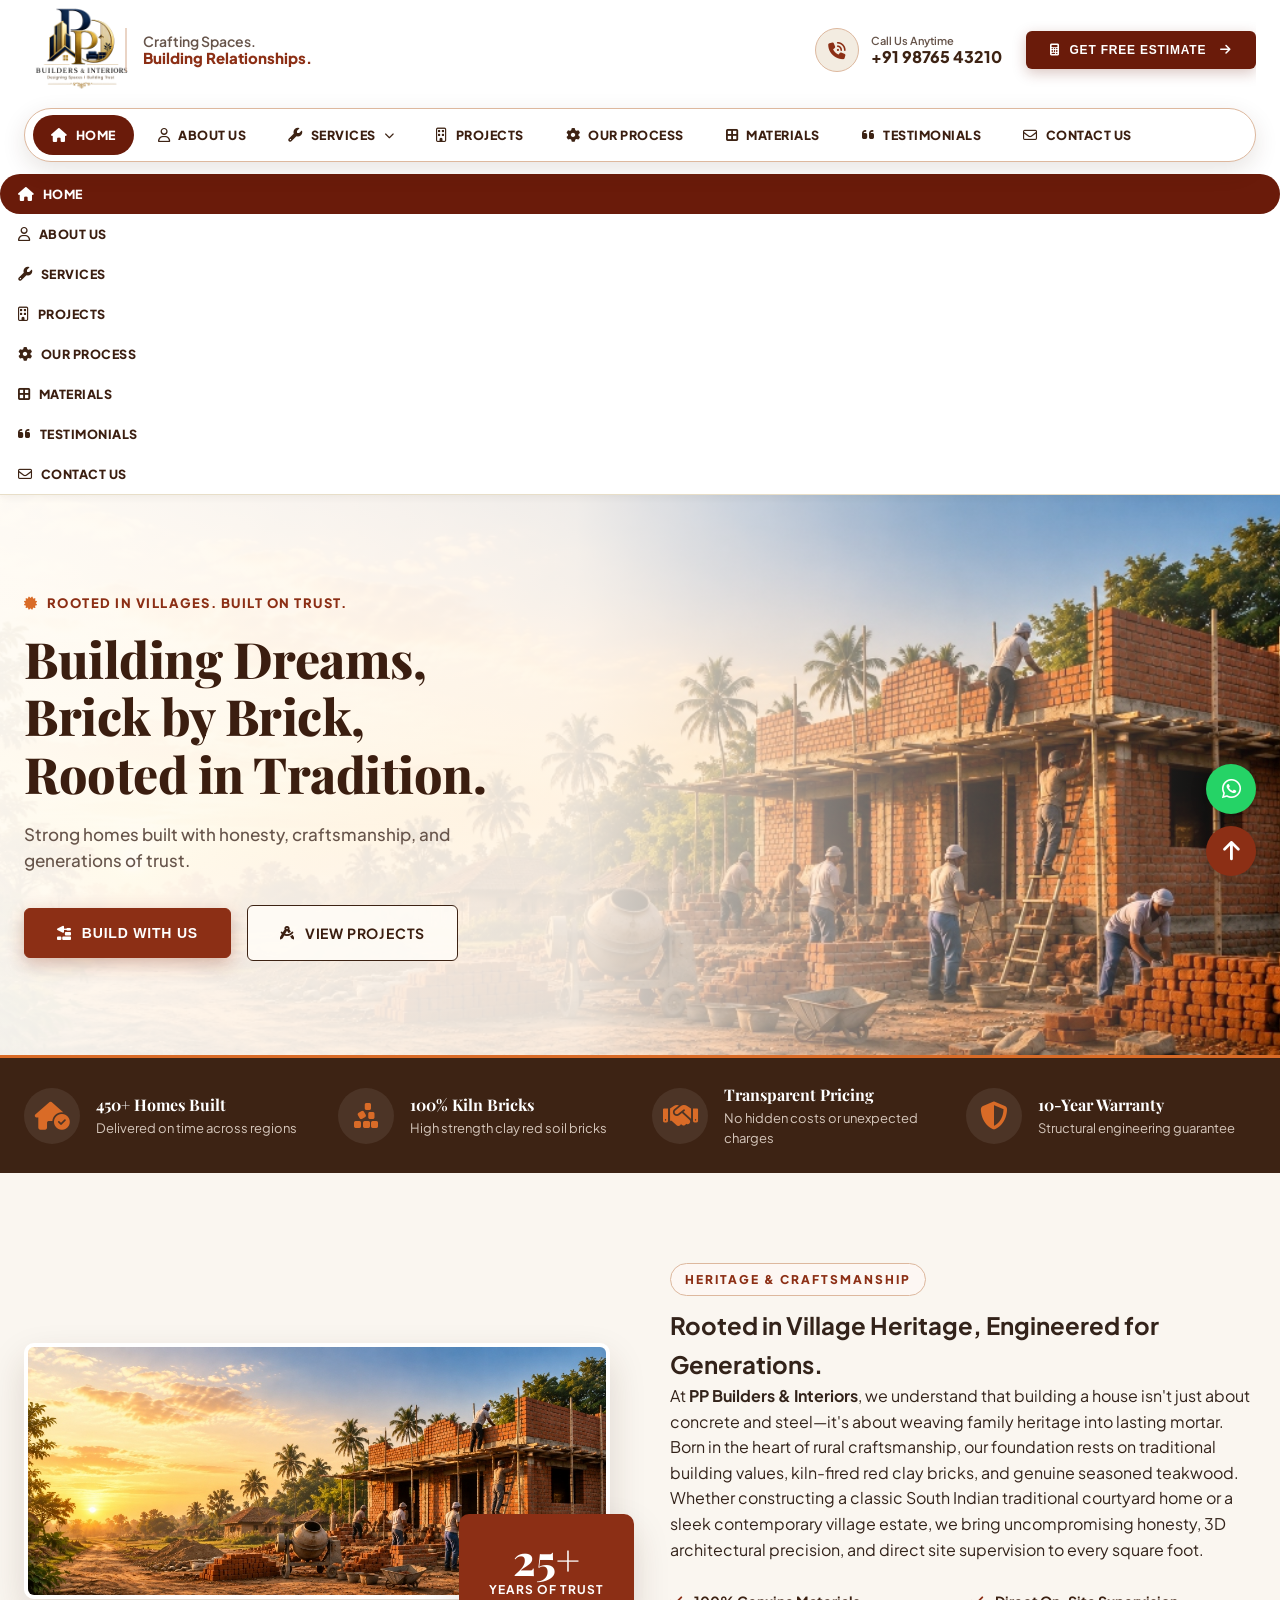
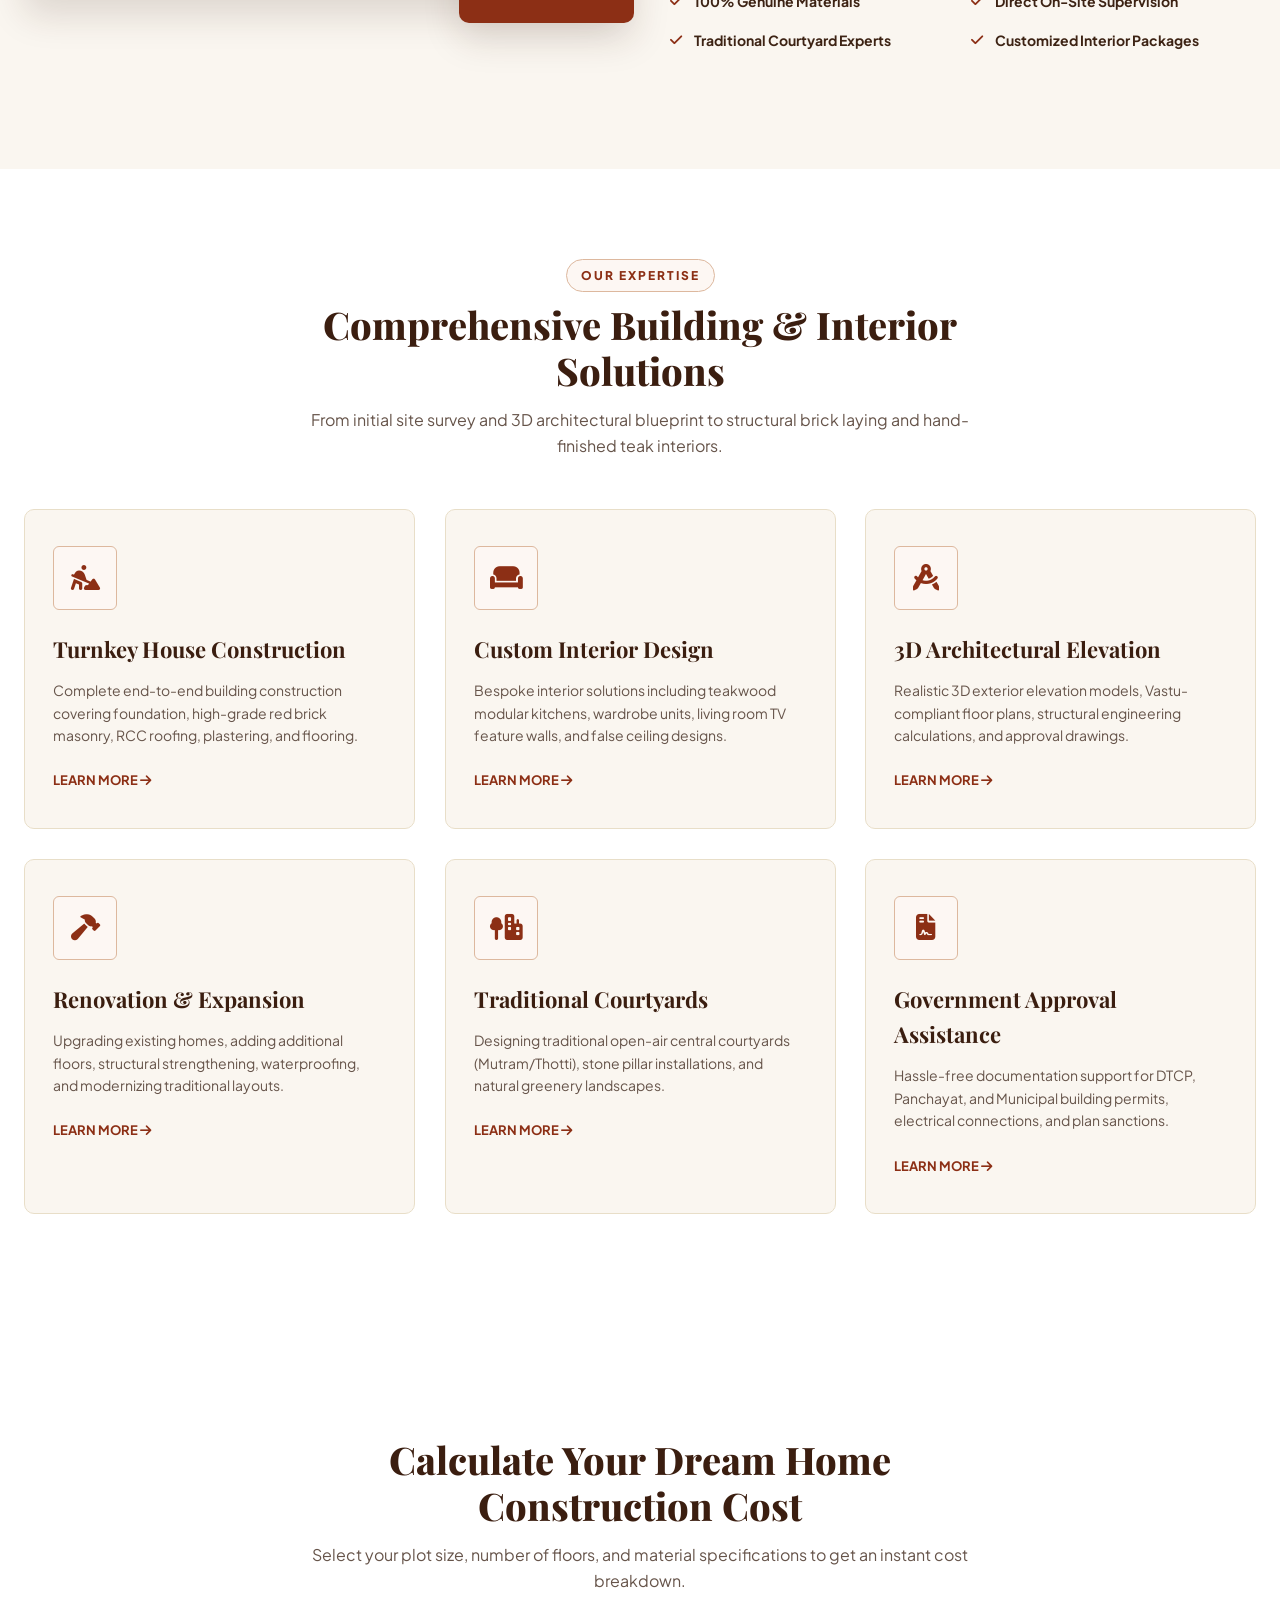
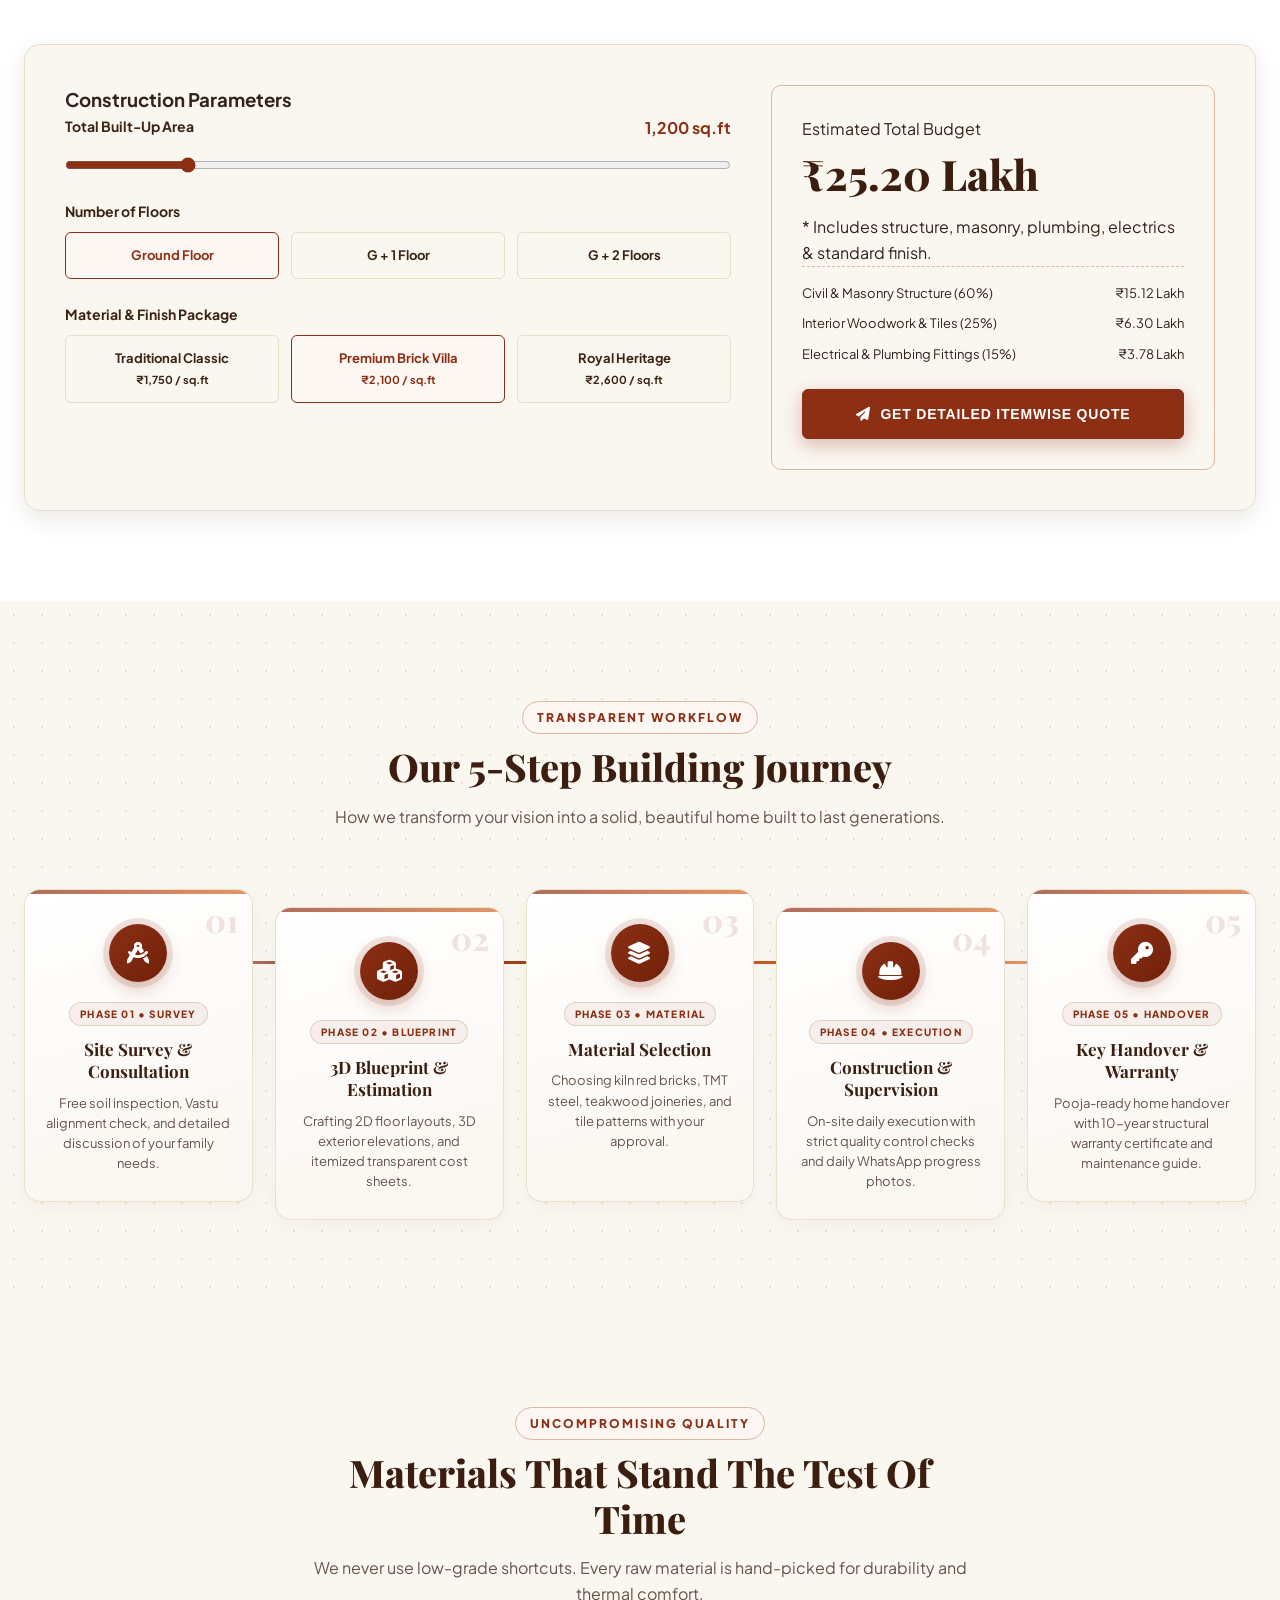
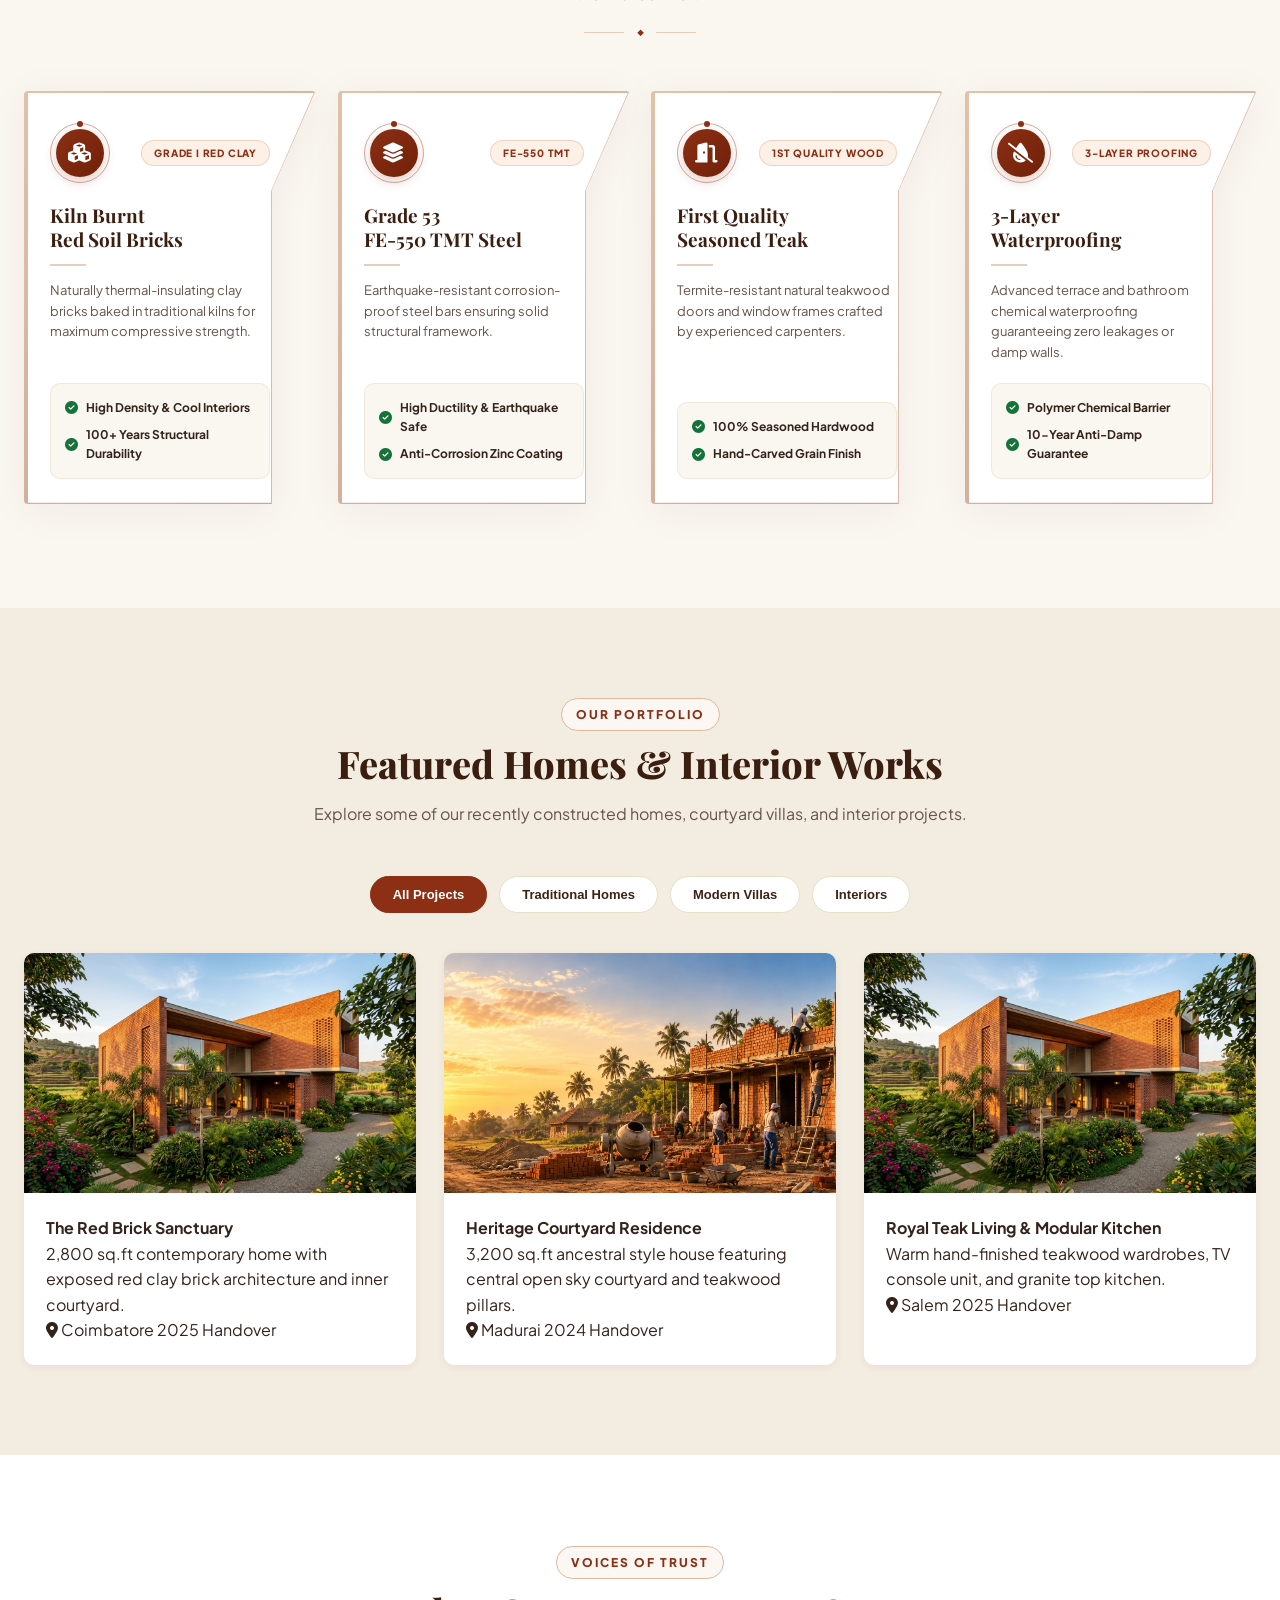
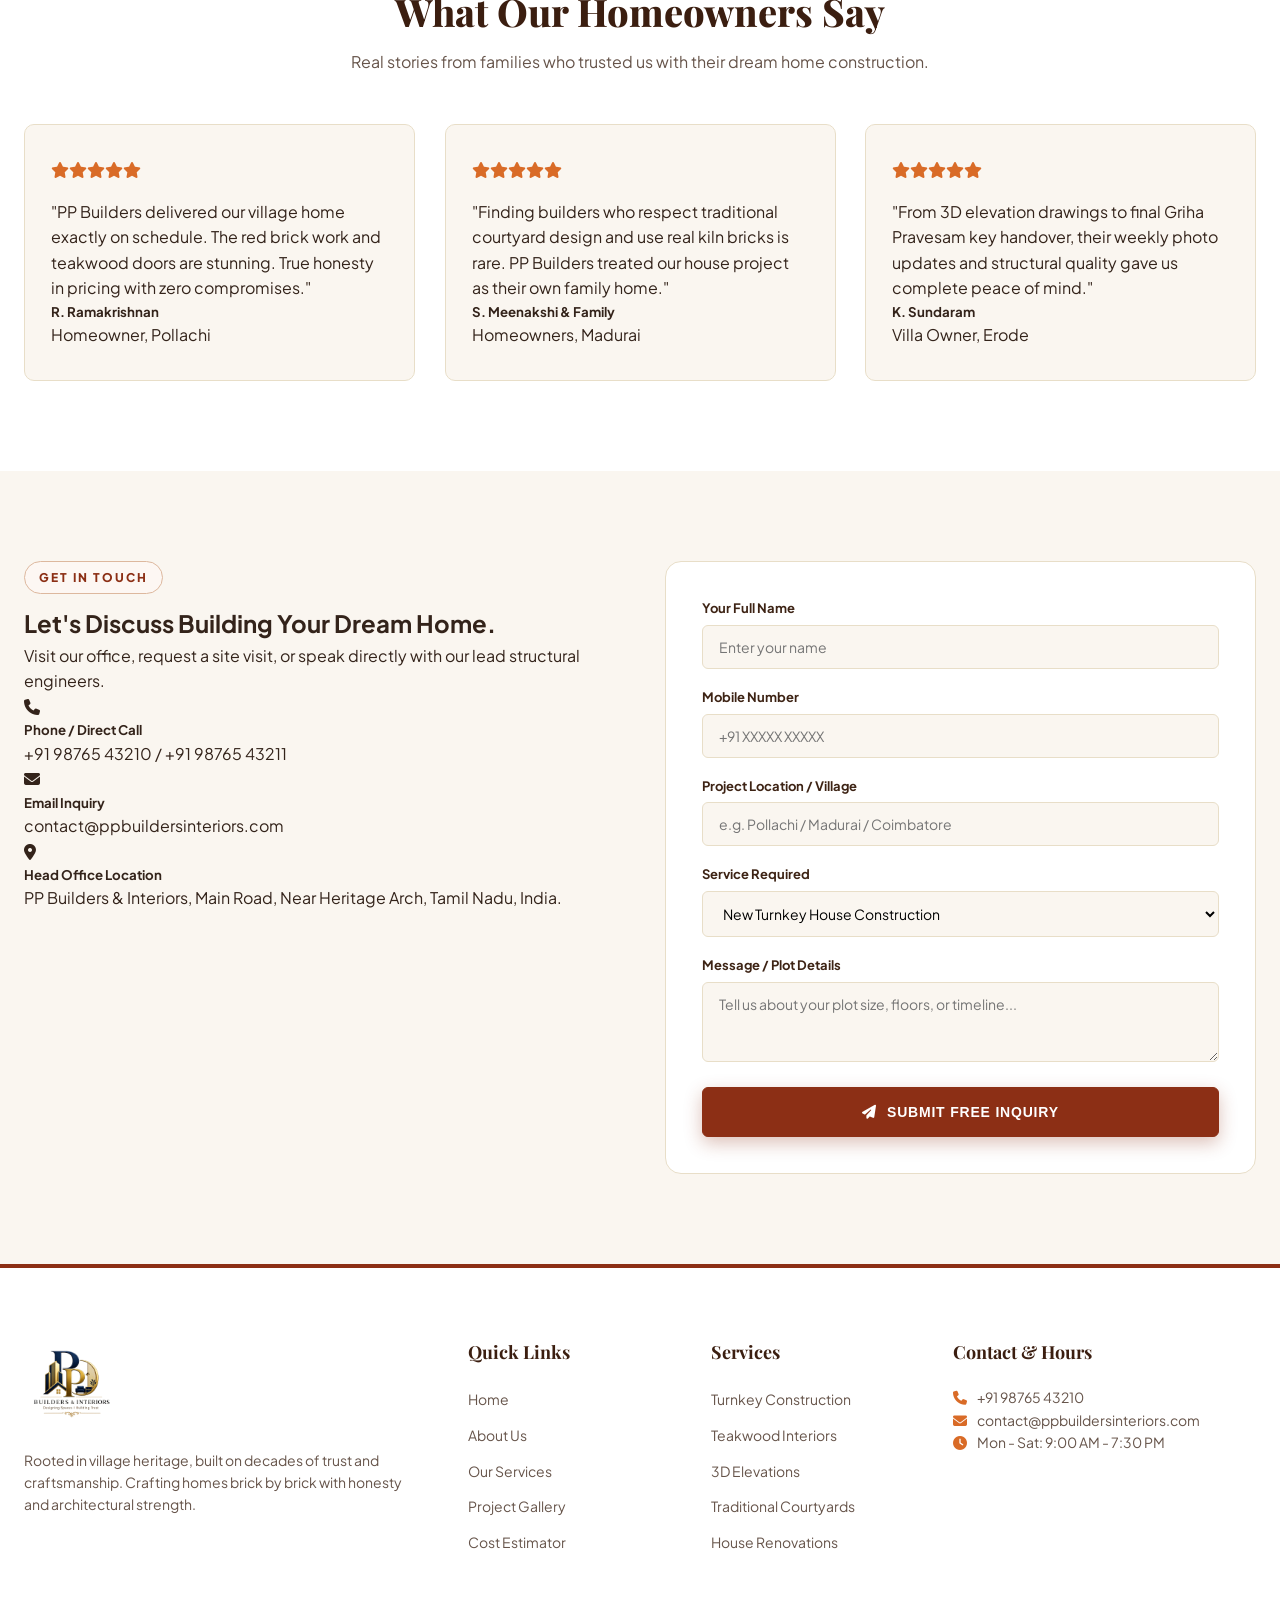
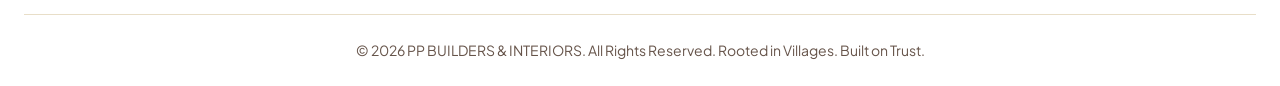
==== index.html @ 3b870d3c "initial commit" ====
<!DOCTYPE html>
<html lang="en">

<head>
  <meta charset="UTF-8">
  <meta name="viewport" content="width=device-width, initial-scale=1.0">
  <title>PP BUILDERS & INTERIORS - Rooted in Villages. Built on Trust.</title>
  <meta name="description"
    content="PP Builders & Interiors - Building Dreams, Brick by Brick, Rooted in Tradition. Turnkey home construction and interior design with honesty, craftsmanship, and generations of trust.">

  <!-- Google Fonts -->
  <link rel="preconnect" href="https://fonts.googleapis.com">
  <link rel="preconnect" href="https://fonts.gstatic.com" crossorigin>
  <link
    href="https://fonts.googleapis.com/css2?family=Playfair+Display:ital,wght@0,600;0,700;0,800;0,900;1,600&family=Plus+Jakarta+Sans:wght@400;500;600;700;800&display=swap"
    rel="stylesheet">

  <!-- FontAwesome Icons -->
  <link rel="stylesheet" href="https://cdnjs.cloudflare.com/ajax/libs/font-awesome/6.5.1/css/all.min.css">

  <!-- Custom Stylesheet -->
  <link rel="stylesheet" href="style.css">
</head>

<body>

  <!-- Site Preloader -->
  <div id="preloader" class="preloader">
    <div class="preloader-spinner"></div>
    <div class="preloader-text">PP BUILDERS & INTERIORS</div>
  </div>

  <!-- ==========================================================================
       1. HEADER & NAVIGATION (With Mobile Menu Toggle)
       ========================================================================== -->
  <header class="site-header">
    <div class="container">
      <div class="header-top">
        <!-- Logo Section -->
        <a href="index.html" class="brand-logo">
          <img src="assets/logo.png" alt="PP Builders & Interiors Logo" class="logo-symbol">
          <div class="brand-divider"></div>
          <div class="brand-motto">
            <span class="motto-line1">Crafting Spaces.</span>
            <span class="motto-line2">Building Relationships.</span>
          </div>
        </a>

        <!-- Header Actions & Mobile Hamburger -->
        <div class="header-actions">
          <a href="tel:+919876543210" class="phone-contact">
            <i class="fa-solid fa-phone-volume"></i>
            <div class="phone-meta">
              <span class="phone-label">Call Us Anytime</span>
              <span class="phone-number">+91 98765 43210</span>
            </div>
          </a>
          <button class="btn-estimate trigger-modal">
            <i class="fa-solid fa-calculator"></i>
            GET FREE ESTIMATE <i class="fa-solid fa-arrow-right" style="margin-left:4px;"></i>
          </button>

          <!-- Mobile Navigation Toggle Button -->
          <button class="mobile-toggle" id="mobileToggle" onclick="toggleMobileMenu(event)"
            aria-label="Toggle Navigation">
            <i class="fa-solid fa-bars"></i>
          </button>
        </div>
      </div>

      <!-- Pill Navigation Row (Desktop) -->
      <div class="nav-row">
        <div class="pill-navbar">
          <nav class="nav-menu">
            <a href="index.html" class="nav-link active">
              <i class="fa-solid fa-house"></i> HOME
            </a>
            <a href="about.html" class="nav-link">
              <i class="fa-regular fa-user"></i> ABOUT US
            </a>
            <div class="has-dropdown">
              <a href="index.html#services" class="nav-link">
                <i class="fa-solid fa-wrench"></i> SERVICES <i class="fa-solid fa-chevron-down dropdown-arrow"
                  style="font-size:10px;"></i>
              </a>
              <div class="dropdown-menu">
                <a href="index.html#services">Turnkey House Construction</a>
                <a href="index.html#services">Custom Interior Design</a>
                <a href="index.html#services">Architectural 3D Elevation</a>
                <a href="index.html#services">Structural Renovation</a>
                <a href="index.html#services">Courtyard & Landscape Design</a>
              </div>
            </div>
            <a href="project.html" class="nav-link">
              <i class="fa-regular fa-building"></i> PROJECTS
            </a>
            <a href="our-process.html" class="nav-link">
              <i class="fa-solid fa-gear"></i> OUR PROCESS
            </a>
            <a href="material.html" class="nav-link">
              <i class="fa-solid fa-border-all"></i> MATERIALS
            </a>
            <a href="testimonial.html" class="nav-link">
              <i class="fa-solid fa-quote-left"></i> TESTIMONIALS
            </a>
            <a href="contact.html" class="nav-link">
              <i class="fa-regular fa-envelope"></i> CONTACT US
            </a>
          </nav>
        </div>
      </div>
    </div>

    <!-- Standalone Mobile Navigation Drawer -->
    <div class="mobile-menu-drawer" id="navMenu">
      <a href="index.html" class="nav-link active"><i class="fa-solid fa-house"></i> HOME</a>
      <a href="about.html" class="nav-link"><i class="fa-regular fa-user"></i> ABOUT US</a>
      <a href="index.html#services" class="nav-link"><i class="fa-solid fa-wrench"></i> SERVICES</a>
      <a href="project.html" class="nav-link"><i class="fa-regular fa-building"></i> PROJECTS</a>
      <a href="our-process.html" class="nav-link"><i class="fa-solid fa-gear"></i> OUR PROCESS</a>
      <a href="material.html" class="nav-link"><i class="fa-solid fa-border-all"></i> MATERIALS</a>
      <a href="testimonial.html" class="nav-link"><i class="fa-solid fa-quote-left"></i> TESTIMONIALS</a>
      <a href="contact.html" class="nav-link"><i class="fa-regular fa-envelope"></i> CONTACT US</a>
    </div>
  </header>

  <!-- ==========================================================================
       2. HERO SECTION
       ========================================================================== -->
  <section id="home" class="hero-section">
    <div class="container hero-container">
      <div class="hero-content">
        <!-- Subtitle Badge -->
        <div class="hero-badge">
          <i class="fa-solid fa-certificate"></i>
          ROOTED IN VILLAGES. BUILT ON TRUST.
        </div>

        <!-- Main Title -->
        <h1 class="hero-title">
          <span class="line">Building Dreams,</span>
          <span class="line">Brick by Brick,</span>
          <span class="line">Rooted in Tradition.</span>
        </h1>

        <!-- Subheading -->
        <p class="hero-subtitle">
          Strong homes built with honesty, craftsmanship, and generations of trust.
        </p>

        <!-- CTA Buttons -->
        <div class="hero-actions">
          <button class="btn-primary-brick trigger-modal">
            <i class="fa-solid fa-trowel-bricks"></i>
            BUILD WITH US
          </button>
          <a href="#projects" class="btn-outline-brick">
            <i class="fa-solid fa-compass-drafting"></i>
            VIEW PROJECTS
          </a>
        </div>
      </div>
    </div>
  </section>

  <!-- Trust Bar -->
  <div class="trust-bar">
    <div class="container">
      <div class="trust-grid">
        <div class="trust-item">
          <i class="fa-solid fa-house-circle-check"></i>
          <div class="trust-text">
            <h4>450+ Homes Built</h4>
            <p>Delivered on time across regions</p>
          </div>
        </div>
        <div class="trust-item">
          <i class="fa-solid fa-cubes-stacked"></i>
          <div class="trust-text">
            <h4>100% Kiln Bricks</h4>
            <p>High strength clay red soil bricks</p>
          </div>
        </div>
        <div class="trust-item">
          <i class="fa-solid fa-handshake"></i>
          <div class="trust-text">
            <h4>Transparent Pricing</h4>
            <p>No hidden costs or unexpected charges</p>
          </div>
        </div>
        <div class="trust-item">
          <i class="fa-solid fa-shield-halved"></i>
          <div class="trust-text">
            <h4>10-Year Warranty</h4>
            <p>Structural engineering guarantee</p>
          </div>
        </div>
      </div>
    </div>
  </div>

  <!-- ==========================================================================
       3. ABOUT US SECTION
       ========================================================================== -->
  <section id="about" class="about-section">
    <div class="container">
      <div class="about-grid">
        <div class="about-image-wrapper">
          <img src="assets/hero_bg.jpg" alt="PP Builders Construction Work" class="about-img-main">
          <div class="experience-badge">
            <div class="years">25+</div>
            <div class="text">Years of Trust</div>
          </div>
        </div>
        <div class="about-content">
          <span class="section-tag">HERITAGE & CRAFTSMANSHIP</span>
          <h2>Rooted in Village Heritage, Engineered for Generations.</h2>
          <p>
            At <strong>PP Builders & Interiors</strong>, we understand that building a house isn't just about concrete
            and steel—it's about weaving family heritage into lasting mortar. Born in the heart of rural craftsmanship,
            our foundation rests on traditional building values, kiln-fired red clay bricks, and genuine seasoned
            teakwood.
          </p>
          <p>
            Whether constructing a classic South Indian traditional courtyard home or a sleek contemporary village
            estate, we bring uncompromising honesty, 3D architectural precision, and direct site supervision to every
            square foot.
          </p>

          <div class="about-highlights">
            <div class="highlight-item"><i class="fa-solid fa-check"></i> 100% Genuine Materials</div>
            <div class="highlight-item"><i class="fa-solid fa-check"></i> Direct On-Site Supervision</div>
            <div class="highlight-item"><i class="fa-solid fa-check"></i> Traditional Courtyard Experts</div>
            <div class="highlight-item"><i class="fa-solid fa-check"></i> Customized Interior Packages</div>
          </div>
        </div>
      </div>
    </div>
  </section>

  <!-- ==========================================================================
       4. SERVICES SECTION
       ========================================================================== -->
  <section id="services" class="services-section">
    <div class="container">
      <div class="section-header">
        <span class="section-tag">OUR EXPERTISE</span>
        <h2 class="section-title">Comprehensive Building & Interior Solutions</h2>
        <p class="section-desc">From initial site survey and 3D architectural blueprint to structural brick laying and
          hand-finished teak interiors.</p>
      </div>

      <div class="services-grid">
        <div class="service-card">
          <div class="service-icon"><i class="fa-solid fa-person-digging"></i></div>
          <h3>Turnkey House Construction</h3>
          <p>Complete end-to-end building construction covering foundation, high-grade red brick masonry, RCC roofing,
            plastering, and flooring.</p>
          <a href="#contact" class="service-link">Learn More <i class="fa-solid fa-arrow-right"></i></a>
        </div>

        <div class="service-card">
          <div class="service-icon"><i class="fa-solid fa-couch"></i></div>
          <h3>Custom Interior Design</h3>
          <p>Bespoke interior solutions including teakwood modular kitchens, wardrobe units, living room TV feature
            walls, and false ceiling designs.</p>
          <a href="#contact" class="service-link">Learn More <i class="fa-solid fa-arrow-right"></i></a>
        </div>

        <div class="service-card">
          <div class="service-icon"><i class="fa-solid fa-compass-drafting"></i></div>
          <h3>3D Architectural Elevation</h3>
          <p>Realistic 3D exterior elevation models, Vastu-compliant floor plans, structural engineering calculations,
            and approval drawings.</p>
          <a href="#contact" class="service-link">Learn More <i class="fa-solid fa-arrow-right"></i></a>
        </div>

        <div class="service-card">
          <div class="service-icon"><i class="fa-solid fa-hammer"></i></div>
          <h3>Renovation & Expansion</h3>
          <p>Upgrading existing homes, adding additional floors, structural strengthening, waterproofing, and
            modernizing traditional layouts.</p>
          <a href="#contact" class="service-link">Learn More <i class="fa-solid fa-arrow-right"></i></a>
        </div>

        <div class="service-card">
          <div class="service-icon"><i class="fa-solid fa-tree-city"></i></div>
          <h3>Traditional Courtyards</h3>
          <p>Designing traditional open-air central courtyards (Mutram/Thotti), stone pillar installations, and natural
            greenery landscapes.</p>
          <a href="#contact" class="service-link">Learn More <i class="fa-solid fa-arrow-right"></i></a>
        </div>

        <div class="service-card">
          <div class="service-icon"><i class="fa-solid fa-file-contract"></i></div>
          <h3>Government Approval Assistance</h3>
          <p>Hassle-free documentation support for DTCP, Panchayat, and Municipal building permits, electrical
            connections, and plan sanctions.</p>
          <a href="#contact" class="service-link">Learn More <i class="fa-solid fa-arrow-right"></i></a>
        </div>
      </div>
    </div>
  </section>

  <!-- ==========================================================================
       5. INTERACTIVE COST CALCULATOR SECTION
       ========================================================================== -->
  <section id="calculator" class="calculator-section">
    <div class="container">
      <div class="section-header">
        <span class="section-tag"
          style="background: rgba(255,255,255,0.1); color: #FFF; border-color: rgba(255,255,255,0.2);">INSTANT COST
          ESTIMATOR</span>
        <h2 class="section-title">Calculate Your Dream Home Construction Cost</h2>
        <p class="section-desc">Select your plot size, number of floors, and material specifications to get an instant
          cost breakdown.</p>
      </div>

      <div class="calculator-card">
        <div class="calc-inputs">
          <h3>Construction Parameters</h3>

          <div class="form-group-calc">
            <label>
              <span>Total Built-Up Area</span>
              <span id="plotAreaVal" class="range-val">1,200 sq.ft</span>
            </label>
            <input type="range" id="plotArea" min="600" max="4000" step="50" value="1200">
          </div>

          <div class="form-group-calc">
            <label>Number of Floors</label>
            <div class="floor-options">
              <div class="btn-option floor-opt selected" data-floors="1">Ground Floor</div>
              <div class="btn-option floor-opt" data-floors="2">G + 1 Floor</div>
              <div class="btn-option floor-opt" data-floors="3">G + 2 Floors</div>
            </div>
          </div>

          <div class="form-group-calc">
            <label>Material & Finish Package</label>
            <div class="package-options">
              <div class="btn-option package-opt" data-rate="1750">
                Traditional Classic<br><small style="font-size:11px;">₹1,750 / sq.ft</small>
              </div>
              <div class="btn-option package-opt selected" data-rate="2100">
                Premium Brick Villa<br><small style="font-size:11px;">₹2,100 / sq.ft</small>
              </div>
              <div class="btn-option package-opt" data-rate="2600">
                Royal Heritage<br><small style="font-size:11px;">₹2,600 / sq.ft</small>
              </div>
            </div>
          </div>
        </div>

        <div class="calc-summary">
          <div>
            <div class="summary-title">Estimated Total Budget</div>
            <div id="calcTotalEstimate" class="estimate-price-display">₹25.20 Lakh</div>
            <div class="estimate-sub">* Includes structure, masonry, plumbing, electrics & standard finish.</div>

            <div class="breakdown-list">
              <div class="breakdown-item">
                <span>Civil & Masonry Structure (60%)</span>
                <span id="calcStructure" class="val">₹15.12 Lakh</span>
              </div>
              <div class="breakdown-item">
                <span>Interior Woodwork & Tiles (25%)</span>
                <span id="calcInteriors" class="val">₹6.30 Lakh</span>
              </div>
              <div class="breakdown-item">
                <span>Electrical & Plumbing Fittings (15%)</span>
                <span id="calcServices" class="val">₹3.78 Lakh</span>
              </div>
            </div>
          </div>

          <button class="btn-primary-brick trigger-modal" style="width: 100%; justify-content: center;">
            <i class="fa-solid fa-paper-plane"></i> GET DETAILED ITEMWISE QUOTE
          </button>
        </div>
      </div>
    </div>
  </section>

  <!-- ==========================================================================
       6. OUR PROCESS SECTION
       ========================================================================== -->
  <section id="process" class="process-section">
    <div class="container">
      <div class="section-header">
        <span class="section-tag">TRANSPARENT WORKFLOW</span>
        <h2 class="section-title">Our 5-Step Building Journey</h2>
        <p class="section-desc">How we transform your vision into a solid, beautiful home built to last generations.</p>
      </div>

      <div class="timeline-wrapper">
        <!-- Step 1 -->
        <div class="timeline-step">
          <span class="step-watermark">01</span>
          <div class="step-node"><i class="fa-solid fa-compass-drafting"></i></div>
          <span class="step-phase">Phase 01 • Survey</span>
          <h4>Site Survey & Consultation</h4>
          <p>Free soil inspection, Vastu alignment check, and detailed discussion of your family needs.</p>
        </div>

        <!-- Step 2 -->
        <div class="timeline-step">
          <span class="step-watermark">02</span>
          <div class="step-node"><i class="fa-solid fa-cubes"></i></div>
          <span class="step-phase">Phase 02 • Blueprint</span>
          <h4>3D Blueprint & Estimation</h4>
          <p>Crafting 2D floor layouts, 3D exterior elevations, and itemized transparent cost sheets.</p>
        </div>

        <!-- Step 3 -->
        <div class="timeline-step">
          <span class="step-watermark">03</span>
          <div class="step-node"><i class="fa-solid fa-layer-group"></i></div>
          <span class="step-phase">Phase 03 • Material</span>
          <h4>Material Selection</h4>
          <p>Choosing kiln red bricks, TMT steel, teakwood joineries, and tile patterns with your approval.</p>
        </div>

        <!-- Step 4 -->
        <div class="timeline-step">
          <span class="step-watermark">04</span>
          <div class="step-node"><i class="fa-solid fa-helmet-safety"></i></div>
          <span class="step-phase">Phase 04 • Execution</span>
          <h4>Construction & Supervision</h4>
          <p>On-site daily execution with strict quality control checks and daily WhatsApp progress photos.</p>
        </div>

        <!-- Step 5 -->
        <div class="timeline-step">
          <span class="step-watermark">05</span>
          <div class="step-node"><i class="fa-solid fa-key"></i></div>
          <span class="step-phase">Phase 05 • Handover</span>
          <h4>Key Handover & Warranty</h4>
          <p>Pooja-ready home handover with 10-year structural warranty certificate and maintenance guide.</p>
        </div>
      </div>
    </div>
  </section>

  <!-- ==========================================================================
       7. MATERIALS SHOWCASE SECTION
       ========================================================================== -->
  <section id="materials" class="materials-section">
    <div class="container">
      <div class="section-header">
        <span class="section-tag">UNCOMPROMISING QUALITY</span>
        <h2 class="section-title">Materials That Stand The Test Of Time</h2>
        <p class="section-desc">We never use low-grade shortcuts. Every raw material is hand-picked for durability and
          thermal comfort.</p>

        <!-- Diamond Divider -->
        <div class="header-divider">
          <span class="divider-line"></span>
          <span class="divider-diamond">◆</span>
          <span class="divider-line"></span>
        </div>
      </div>

      <div class="materials-grid">
        <!-- Card 1 -->
        <div class="material-card-frame">
          <div class="material-card">
            <div class="material-card-inner">
              <div class="material-top-row">
                <div class="icon-orbit-wrapper">
                  <div class="orbit-ring">
                    <span class="orbit-dot"></span>
                  </div>
                  <div class="material-icon-circle">
                    <i class="fa-solid fa-cubes"></i>
                  </div>
                </div>
                <span class="material-pill-badge">GRADE I RED CLAY</span>
              </div>

              <h4 class="material-title">Kiln Burnt<br>Red Soil Bricks</h4>
              <div class="title-line"></div>

              <p class="material-desc">Naturally thermal-insulating clay bricks baked in traditional kilns for maximum
                compressive strength.</p>

              <div class="spec-box">
                <div class="spec-check-item">
                  <i class="fa-solid fa-circle-check"></i>
                  <span>High Density & Cool Interiors</span>
                </div>
                <div class="spec-check-item">
                  <i class="fa-solid fa-circle-check"></i>
                  <span>100+ Years Structural Durability</span>
                </div>
              </div>
            </div>
          </div>
        </div>

        <!-- Card 2 -->
        <div class="material-card-frame">
          <div class="material-card">
            <div class="material-card-inner">
              <div class="material-top-row">
                <div class="icon-orbit-wrapper">
                  <div class="orbit-ring">
                    <span class="orbit-dot"></span>
                  </div>
                  <div class="material-icon-circle">
                    <i class="fa-solid fa-layer-group"></i>
                  </div>
                </div>
                <span class="material-pill-badge">FE-550 TMT</span>
              </div>

              <h4 class="material-title">Grade 53<br>FE-550 TMT Steel</h4>
              <div class="title-line"></div>

              <p class="material-desc">Earthquake-resistant corrosion-proof steel bars ensuring solid structural
                framework.</p>

              <div class="spec-box">
                <div class="spec-check-item">
                  <i class="fa-solid fa-circle-check"></i>
                  <span>High Ductility & Earthquake Safe</span>
                </div>
                <div class="spec-check-item">
                  <i class="fa-solid fa-circle-check"></i>
                  <span>Anti-Corrosion Zinc Coating</span>
                </div>
              </div>
            </div>
          </div>
        </div>

        <!-- Card 3 -->
        <div class="material-card-frame">
          <div class="material-card">
            <div class="material-card-inner">
              <div class="material-top-row">
                <div class="icon-orbit-wrapper">
                  <div class="orbit-ring">
                    <span class="orbit-dot"></span>
                  </div>
                  <div class="material-icon-circle">
                    <i class="fa-solid fa-door-open"></i>
                  </div>
                </div>
                <span class="material-pill-badge">1ST QUALITY WOOD</span>
              </div>

              <h4 class="material-title">First Quality<br>Seasoned Teak</h4>
              <div class="title-line"></div>

              <p class="material-desc">Termite-resistant natural teakwood doors and window frames crafted by experienced
                carpenters.</p>

              <div class="spec-box">
                <div class="spec-check-item">
                  <i class="fa-solid fa-circle-check"></i>
                  <span>100% Seasoned Hardwood</span>
                </div>
                <div class="spec-check-item">
                  <i class="fa-solid fa-circle-check"></i>
                  <span>Hand-Carved Grain Finish</span>
                </div>
              </div>
            </div>
          </div>
        </div>

        <!-- Card 4 -->
        <div class="material-card-frame">
          <div class="material-card">
            <div class="material-card-inner">
              <div class="material-top-row">
                <div class="icon-orbit-wrapper">
                  <div class="orbit-ring">
                    <span class="orbit-dot"></span>
                  </div>
                  <div class="material-icon-circle">
                    <i class="fa-solid fa-droplet-slash"></i>
                  </div>
                </div>
                <span class="material-pill-badge">3-LAYER PROOFING</span>
              </div>

              <h4 class="material-title">3-Layer<br>Waterproofing</h4>
              <div class="title-line"></div>

              <p class="material-desc">Advanced terrace and bathroom chemical waterproofing guaranteeing zero leakages
                or damp walls.</p>

              <div class="spec-box">
                <div class="spec-check-item">
                  <i class="fa-solid fa-circle-check"></i>
                  <span>Polymer Chemical Barrier</span>
                </div>
                <div class="spec-check-item">
                  <i class="fa-solid fa-circle-check"></i>
                  <span>10-Year Anti-Damp Guarantee</span>
                </div>
              </div>
            </div>
          </div>
        </div>
      </div>
    </div>
  </section>

  <!-- ==========================================================================
       8. PROJECTS GALLERY SECTION
       ========================================================================== -->
  <section id="projects" class="projects-section">
    <div class="container">
      <div class="section-header">
        <span class="section-tag">OUR PORTFOLIO</span>
        <h2 class="section-title">Featured Homes & Interior Works</h2>
        <p class="section-desc">Explore some of our recently constructed homes, courtyard villas, and interior projects.
        </p>
      </div>

      <div class="gallery-filter">
        <button class="filter-btn active" data-filter="all">All Projects</button>
        <button class="filter-btn" data-filter="traditional">Traditional Homes</button>
        <button class="filter-btn" data-filter="modern">Modern Villas</button>
        <button class="filter-btn" data-filter="interiors">Interiors</button>
      </div>

      <div class="gallery-grid">
        <div class="project-item" data-category="modern">
          <div class="project-img-box">
            <img src="assets/project1.jpg" alt="Exposed Red Brick Villa" loading="lazy">
            <span class="project-badge">Modern Brick Villa</span>
          </div>
          <div class="project-info">
            <h4>The Red Brick Sanctuary</h4>
            <p>2,800 sq.ft contemporary home with exposed red clay brick architecture and inner courtyard.</p>
            <div class="project-meta">
              <span><i class="fa-solid fa-location-dot"></i> Coimbatore</span>
              <span>2025 Handover</span>
            </div>
          </div>
        </div>

        <div class="project-item" data-category="traditional">
          <div class="project-img-box">
            <img src="assets/hero_bg.jpg" alt="Traditional South Indian Villa" loading="lazy">
            <span class="project-badge">Traditional Villa</span>
          </div>
          <div class="project-info">
            <h4>Heritage Courtyard Residence</h4>
            <p>3,200 sq.ft ancestral style house featuring central open sky courtyard and teakwood pillars.</p>
            <div class="project-meta">
              <span><i class="fa-solid fa-location-dot"></i> Madurai</span>
              <span>2024 Handover</span>
            </div>
          </div>
        </div>

        <div class="project-item" data-category="interiors">
          <div class="project-img-box">
            <img src="assets/project1.jpg" alt="Teakwood Modular Kitchen" loading="lazy">
            <span class="project-badge">Teak Interiors</span>
          </div>
          <div class="project-info">
            <h4>Royal Teak Living & Modular Kitchen</h4>
            <p>Warm hand-finished teakwood wardrobes, TV console unit, and granite top kitchen.</p>
            <div class="project-meta">
              <span><i class="fa-solid fa-location-dot"></i> Salem</span>
              <span>2025 Handover</span>
            </div>
          </div>
        </div>
      </div>
    </div>
  </section>

  <!-- ==========================================================================
       9. TESTIMONIALS SECTION
       ========================================================================== -->
  <section id="testimonials" class="testimonials-section">
    <div class="container">
      <div class="section-header">
        <span class="section-tag">VOICES OF TRUST</span>
        <h2 class="section-title">What Our Homeowners Say</h2>
        <p class="section-desc">Real stories from families who trusted us with their dream home construction.</p>
      </div>

      <div class="testimonials-grid">
        <div class="testimonial-card">
          <div class="stars"><i class="fa-solid fa-star"></i><i class="fa-solid fa-star"></i><i
              class="fa-solid fa-star"></i><i class="fa-solid fa-star"></i><i class="fa-solid fa-star"></i></div>
          <p>"PP Builders delivered our village home exactly on schedule. The red brick work and teakwood doors are
            stunning. True honesty in pricing with zero compromises."</p>
          <div class="client-info">
            <h5>R. Ramakrishnan</h5>
            <span>Homeowner, Pollachi</span>
          </div>
        </div>

        <div class="testimonial-card">
          <div class="stars"><i class="fa-solid fa-star"></i><i class="fa-solid fa-star"></i><i
              class="fa-solid fa-star"></i><i class="fa-solid fa-star"></i><i class="fa-solid fa-star"></i></div>
          <p>"Finding builders who respect traditional courtyard design and use real kiln bricks is rare. PP Builders
            treated our house project as their own family home."</p>
          <div class="client-info">
            <h5>S. Meenakshi & Family</h5>
            <span>Homeowners, Madurai</span>
          </div>
        </div>

        <div class="testimonial-card">
          <div class="stars"><i class="fa-solid fa-star"></i><i class="fa-solid fa-star"></i><i
              class="fa-solid fa-star"></i><i class="fa-solid fa-star"></i><i class="fa-solid fa-star"></i></div>
          <p>"From 3D elevation drawings to final Griha Pravesam key handover, their weekly photo updates and structural
            quality gave us complete peace of mind."</p>
          <div class="client-info">
            <h5>K. Sundaram</h5>
            <span>Villa Owner, Erode</span>
          </div>
        </div>
      </div>
    </div>
  </section>

  <!-- ==========================================================================
       10. CONTACT & INQUIRY SECTION
       ========================================================================== -->
  <section id="contact" class="contact-section">
    <div class="container">
      <div class="contact-grid">
        <div class="contact-info">
          <span class="section-tag">GET IN TOUCH</span>
          <h2>Let's Discuss Building Your Dream Home.</h2>
          <p>Visit our office, request a site visit, or speak directly with our lead structural engineers.</p>

          <div class="contact-details-list">
            <div class="detail-item">
              <i class="fa-solid fa-phone"></i>
              <div>
                <h5>Phone / Direct Call</h5>
                <p>+91 98765 43210 / +91 98765 43211</p>
              </div>
            </div>

            <div class="detail-item">
              <i class="fa-solid fa-envelope"></i>
              <div>
                <h5>Email Inquiry</h5>
                <p>contact@ppbuildersinteriors.com</p>
              </div>
            </div>

            <div class="detail-item">
              <i class="fa-solid fa-location-dot"></i>
              <div>
                <h5>Head Office Location</h5>
                <p>PP Builders & Interiors, Main Road, Near Heritage Arch, Tamil Nadu, India.</p>
              </div>
            </div>
          </div>
        </div>

        <div class="contact-form-card">
          <form id="mainContactForm">
            <div class="form-group">
              <label>Your Full Name</label>
              <input type="text" class="form-control" placeholder="Enter your name" required>
            </div>

            <div class="form-group">
              <label>Mobile Number</label>
              <input type="tel" class="form-control" placeholder="+91 XXXXX XXXXX" required>
            </div>

            <div class="form-group">
              <label>Project Location / Village</label>
              <input type="text" class="form-control" placeholder="e.g. Pollachi / Madurai / Coimbatore" required>
            </div>

            <div class="form-group">
              <label>Service Required</label>
              <select class="form-control">
                <option>New Turnkey House Construction</option>
                <option>Custom Interior Design</option>
                <option>3D Architectural Plan</option>
                <option>Renovation & Expansion</option>
              </select>
            </div>

            <div class="form-group">
              <label>Message / Plot Details</label>
              <textarea class="form-control" rows="3"
                placeholder="Tell us about your plot size, floors, or timeline..."></textarea>
            </div>

            <button type="submit" class="btn-primary-brick" style="width:100%; justify-content:center;">
              <i class="fa-solid fa-paper-plane"></i> SUBMIT FREE INQUIRY
            </button>
          </form>
        </div>
      </div>
    </div>
  </section>

  <!-- ==========================================================================
       11. FOOTER
       ========================================================================== -->
  <footer class="site-footer">
    <div class="container">
      <div class="footer-grid">
        <div class="footer-col">
          <div class="footer-logo-box" style="margin-bottom:16px;">
            <img src="assets/logo.png" alt="PP Builders & Interiors Footer Logo" style="height:95px; width:auto;">
          </div>
          <p>Rooted in village heritage, built on decades of trust and craftsmanship. Crafting homes brick by brick with
            honesty and architectural strength.</p>
        </div>

        <div class="footer-col">
          <h4>Quick Links</h4>
          <ul class="footer-links">
            <li><a href="#home">Home</a></li>
            <li><a href="#about">About Us</a></li>
            <li><a href="#services">Our Services</a></li>
            <li><a href="#projects">Project Gallery</a></li>
            <li><a href="#calculator">Cost Estimator</a></li>
          </ul>
        </div>

        <div class="footer-col">
          <h4>Services</h4>
          <ul class="footer-links">
            <li><a href="#services">Turnkey Construction</a></li>
            <li><a href="#services">Teakwood Interiors</a></li>
            <li><a href="#services">3D Elevations</a></li>
            <li><a href="#services">Traditional Courtyards</a></li>
            <li><a href="#services">House Renovations</a></li>
          </ul>
        </div>

        <div class="footer-col">
          <h4>Contact & Hours</h4>
          <p><i class="fa-solid fa-phone" style="color:var(--accent-gold); margin-right:8px;"></i> +91 98765 43210</p>
          <p><i class="fa-solid fa-envelope" style="color:var(--accent-gold); margin-right:8px;"></i>
            contact@ppbuildersinteriors.com</p>
          <p><i class="fa-solid fa-clock" style="color:var(--accent-gold); margin-right:8px;"></i> Mon - Sat: 9:00 AM -
            7:30 PM</p>
        </div>
      </div>

      <div class="footer-bottom">
        <p>&copy; 2026 PP BUILDERS & INTERIORS. All Rights Reserved. Rooted in Villages. Built on Trust.</p>
      </div>
    </div>
  </footer>

  <!-- ==========================================================================
       12. MODAL POPUP - GET FREE ESTIMATE
       ========================================================================== -->
  <div id="estimateModal" class="modal-overlay">
    <div class="modal-content">
      <button class="modal-close"><i class="fa-solid fa-xmark"></i></button>
      <div style="text-align:center; margin-bottom:20px;">
        <span class="section-tag">FREE CONSULTATION</span>
        <h3 style="font-family:var(--font-serif); font-size:24px; color:var(--warm-heading); margin-top:8px;">Request
          Free Site Estimate</h3>
      </div>
      <form>
        <div class="form-group">
          <label>Your Name</label>
          <input type="text" class="form-control" placeholder="Enter your full name" required>
        </div>
        <div class="form-group">
          <label>Phone Number</label>
          <input type="tel" class="form-control" placeholder="+91 XXXXX XXXXX" required>
        </div>
        <div class="form-group">
          <label>Plot Location / Town</label>
          <input type="text" class="form-control" placeholder="City or Village location" required>
        </div>
        <div class="form-group">
          <label>Plot Area (sq.ft)</label>
          <input type="number" class="form-control" placeholder="e.g. 1200" required>
        </div>
        <button type="submit" class="btn-primary-brick" style="width:100%; justify-content:center; margin-top:14px;">
          SUBMIT ESTIMATE REQUEST
        </button>
      </form>
    </div>
  </div>

  <!-- Floating WhatsApp & Scroll Up Buttons -->
  <div class="floating-actions">
    <a href="https://wa.me/919999999999?text=Hello%20PP%20Builders,%20I%20would%20like%20to%20inquire%20about%20your%20services"
      target="_blank" class="float-btn whatsapp-btn" aria-label="Chat on WhatsApp" title="Chat on WhatsApp">
      <i class="fa-brands fa-whatsapp"></i>
    </a>
    <button id="scrollTopBtn" class="float-btn scroll-top-btn" aria-label="Scroll to top" title="Scroll to Top">
      <i class="fa-solid fa-arrow-up"></i>
    </button>
  </div>

  <script src="script.js"></script>
</body>

</html>
---- style.css ----
/* ==========================================================================
   PP BUILDERS & INTERIORS - PERFECT RESPONSIVE & MOBILE STYLESHEET
   ========================================================================== */

:root {
  --primary-brick: #8C2F15;
  --primary-dark-brick: #6F2108;
  --terracotta-dark: #3D2314;
  --terracotta-deep: #25140A;
  --warm-heading: #3B1E10;
  --accent-gold: #D96B27;

  --bg-cream: #FAF6F0;
  --bg-sand: #F3ECE1;
  --bg-paper: #FFFFFF;
  --bg-light-brick: #FDF7F3;

  --text-main: #33231A;
  --text-muted: #66544A;
  --text-light: #8C786C;
  --border-subtle: #E8DEC8;
  --border-brick: #DDB89E;

  --font-serif: 'Playfair Display', Georgia, serif;
  --font-sans: 'Plus Jakarta Sans', -apple-system, BlinkMacSystemFont, sans-serif;

  --shadow-sm: 0 2px 8px rgba(61, 35, 20, 0.06);
  --shadow-md: 0 8px 24px rgba(61, 35, 20, 0.1);
  --shadow-lg: 0 16px 36px rgba(61, 35, 20, 0.15);

  --radius-sm: 6px;
  --radius-md: 10px;
  --radius-lg: 16px;

  --transition: all 0.3s cubic-bezier(0.25, 0.8, 0.25, 1);
}

*,
*::before,
*::after {
  box-sizing: border-box;
  margin: 0;
  padding: 0;
}

html {
  scroll-behavior: smooth;
}

body {
  font-family: var(--font-sans);
  color: var(--text-main);
  background-color: var(--bg-paper);
  line-height: 1.6;
  overflow-x: hidden;
}

a {
  text-decoration: none;
  color: inherit;
}

ul {
  list-style: none;
}

img {
  max-width: 100%;
  height: auto;
  display: block;
}

.container {
  width: 100%;
  max-width: 1280px;
  margin: 0 auto;
  padding: 0 24px;
}

/* ==========================================================================
   1. SITE HEADER & NAVIGATION (PILL NAVBAR DESIGN)
   ========================================================================== */

.site-header {
  position: sticky;
  top: 0;
  z-index: 1000;
  background-color: var(--bg-paper);
  box-shadow: var(--shadow-sm);
  border-bottom: 1px solid var(--border-subtle);
  transition: all 0.3s ease;
}

.header-top {
  display: flex;
  align-items: center;
  justify-content: space-between;
  padding: 12px 0;
  gap: 16px;
  transition: all 0.3s ease;
  max-height: 100px;
  opacity: 1;
  overflow: hidden;
}

.brand-logo {
  display: flex;
  align-items: center;
  gap: 16px;
  text-decoration: none;
}

.logo-symbol {
  height: 85px;
  width: auto;
  object-fit: contain;
  flex-shrink: 0;
  transform: scale(1.35);
  transform-origin: left center;
  transition: all 0.3s ease;
}

.nav-row {
  display: flex;
  align-items: center;
  justify-content: center;
  padding: 8px 0 12px 0;
  transition: padding 0.3s ease;
}

/* Shrink navbar state when scrolled */
.site-header.scrolled .header-top {
  padding: 0;
  max-height: 0;
  opacity: 0;
  pointer-events: none;
}

.site-header.scrolled .nav-row {
  padding: 8px 0;
}

.brand-divider {
  width: 1.5px;
  height: 44px;
  background-color: var(--border-brick);
  opacity: 0.6;
}

.brand-motto {
  display: flex;
  flex-direction: column;
  justify-content: center;
}

.motto-line1 {
  font-family: var(--font-sans);
  font-size: 14px;
  font-weight: 600;
  color: var(--text-muted);
  line-height: 1.2;
}

.motto-line2 {
  font-family: var(--font-sans);
  font-size: 15px;
  font-weight: 800;
  color: var(--primary-brick);
  line-height: 1.2;
}

.header-actions {
  display: flex;
  align-items: center;
  gap: 24px;
  flex-shrink: 0;
}

.phone-contact {
  display: flex;
  align-items: center;
  gap: 12px;
  text-decoration: none;
}

.phone-contact i {
  color: var(--primary-brick);
  font-size: 17px;
  background: var(--bg-sand);
  width: 44px;
  height: 44px;
  border-radius: 50%;
  display: flex;
  align-items: center;
  justify-content: center;
  border: 1px solid var(--border-brick);
}

.phone-meta {
  display: flex;
  flex-direction: column;
}

.phone-label {
  font-size: 11px;
  font-weight: 600;
  color: var(--text-muted);
  line-height: 1.2;
}

.phone-number {
  font-size: 16px;
  font-weight: 800;
  color: var(--terracotta-dark);
  line-height: 1.2;
}

.btn-estimate {
  background-color: #6A1B0A;
  color: #ffffff;
  font-weight: 800;
  font-size: 12px;
  letter-spacing: 0.8px;
  text-transform: uppercase;
  padding: 12px 24px;
  border-radius: var(--radius-sm);
  border: none;
  cursor: pointer;
  box-shadow: 0 4px 14px rgba(106, 27, 10, 0.25);
  transition: var(--transition);
  display: inline-flex;
  align-items: center;
  gap: 10px;
  white-space: nowrap;
}

.btn-estimate:hover {
  background-color: var(--primary-dark-brick);
  transform: translateY(-1px);
}

/* Floating Pill Navigation Row */
.nav-row {
  display: flex;
  align-items: center;
  justify-content: center;
  padding: 8px 0 12px 0;
}

.pill-navbar {
  width: 100%;
  background: #ffffff;
  border: 1.5px solid var(--border-brick);
  border-radius: 999px;
  padding: 6px 8px 6px 8px;
  box-shadow: 0 8px 24px rgba(61, 35, 20, 0.12);
  display: flex;
  align-items: center;
  justify-content: space-between;
}

.nav-menu {
  display: flex;
  align-items: center;
  gap: 6px;
  flex-wrap: nowrap;
}

.nav-link {
  font-size: 12.5px;
  font-weight: 800;
  color: var(--warm-heading);
  text-transform: uppercase;
  letter-spacing: 0.5px;
  padding: 10px 18px;
  border-radius: 999px;
  transition: all 0.25s ease;
  display: flex;
  align-items: center;
  gap: 8px;
  white-space: nowrap;
}

.nav-link i {
  font-size: 14px;
  color: var(--terracotta-dark);
}

.nav-link:hover {
  color: var(--primary-brick);
  background-color: var(--bg-cream);
}

.nav-link.active {
  background-color: #6A1B0A;
  color: #ffffff;
}

.nav-link.active i {
  color: #ffffff;
}

.nav-badge-pill {
  display: flex;
  align-items: center;
  gap: 10px;
  padding: 6px 18px;
  border-left: 1.5px solid var(--border-brick);
  border-radius: 0 999px 999px 0;
  margin-left: auto;
}

.nav-badge-pill i {
  font-size: 20px;
  color: var(--primary-brick);
}

.badge-text {
  display: flex;
  flex-direction: column;
}

.badge-title {
  font-size: 13px;
  font-weight: 800;
  color: #6A1B0A;
  line-height: 1.1;
}

.badge-sub {
  font-size: 9px;
  font-weight: 700;
  letter-spacing: 0.8px;
  text-transform: uppercase;
  color: var(--text-muted);
}

.has-dropdown {
  position: relative;
}

.dropdown-menu {
  position: absolute;
  top: calc(100% + 8px);
  left: 0;
  width: 240px;
  background-color: var(--bg-paper);
  border: 1px solid var(--border-subtle);
  border-radius: var(--radius-md);
  box-shadow: var(--shadow-lg);
  padding: 10px 0;
  opacity: 0;
  visibility: hidden;
  transform: translateY(10px);
  transition: var(--transition);
  z-index: 1100;
}

.has-dropdown:hover .dropdown-menu {
  opacity: 1;
  visibility: visible;
  transform: translateY(0);
}

.dropdown-menu a {
  display: block;
  padding: 10px 20px;
  font-size: 13px;
  font-weight: 600;
  color: var(--text-main);
}

.dropdown-menu a:hover {
  background-color: var(--bg-cream);
  color: var(--primary-brick);
}

/* ==========================================================================
   2. HERO SECTION
   ========================================================================== */

.hero-section {
  position: relative;
  min-height: 560px;
  background-image: url('assets/hero_bg.jpg');
  background-size: cover;
  background-position: center bottom;
  display: flex;
  align-items: center;
  padding: 80px 0;
}

.hero-section::before {
  content: '';
  position: absolute;
  top: 0;
  left: 0;
  right: 0;
  bottom: 0;
  background: linear-gradient(90deg,
      rgba(255, 252, 247, 0.95) 0%,
      rgba(255, 248, 240, 0.88) 45%,
      rgba(255, 245, 235, 0.3) 75%,
      transparent 100%);
  z-index: 1;
}

.hero-container {
  position: relative;
  z-index: 2;
}

.hero-content {
  max-width: 620px;
}

.hero-badge {
  display: inline-flex;
  align-items: center;
  gap: 8px;
  font-size: 13px;
  font-weight: 800;
  letter-spacing: 1.5px;
  text-transform: uppercase;
  color: var(--primary-brick);
  margin-bottom: 16px;
}

.hero-badge i {
  color: var(--accent-gold);
}

.hero-title {
  font-family: var(--font-serif);
  font-size: 50px;
  font-weight: 800;
  line-height: 1.15;
  color: var(--warm-heading);
  margin-bottom: 20px;
  letter-spacing: -0.5px;
}

.hero-title span.line {
  display: block;
}

.hero-subtitle {
  font-size: 17px;
  font-weight: 500;
  color: var(--text-muted);
  margin-bottom: 32px;
  max-width: 520px;
  line-height: 1.5;
}

.hero-actions {
  display: flex;
  align-items: center;
  gap: 16px;
}

.btn-primary-brick {
  background-color: var(--primary-brick);
  color: var(--bg-paper);
  font-weight: 700;
  font-size: 14px;
  letter-spacing: 0.8px;
  text-transform: uppercase;
  padding: 16px 32px;
  border-radius: var(--radius-sm);
  border: 1.5px solid var(--primary-brick);
  cursor: pointer;
  box-shadow: 0 6px 18px rgba(140, 47, 21, 0.3);
  transition: var(--transition);
  display: inline-flex;
  align-items: center;
  gap: 10px;
}

.btn-primary-brick:hover {
  background-color: var(--primary-dark-brick);
  transform: translateY(-2px);
}

.btn-outline-brick {
  background-color: rgba(255, 252, 247, 0.9);
  color: var(--warm-heading);
  font-weight: 700;
  font-size: 14px;
  letter-spacing: 0.8px;
  text-transform: uppercase;
  padding: 16px 32px;
  border-radius: var(--radius-sm);
  border: 1.5px solid var(--terracotta-dark);
  cursor: pointer;
  transition: var(--transition);
  display: inline-flex;
  align-items: center;
  gap: 10px;
}

.btn-outline-brick:hover {
  background-color: var(--terracotta-dark);
  color: var(--bg-paper);
  transform: translateY(-2px);
}

/* Trust Bar */
.trust-bar {
  background-color: var(--terracotta-dark);
  color: var(--bg-paper);
  padding: 24px 0;
  border-top: 3px solid var(--accent-gold);
}

.trust-grid {
  display: grid;
  grid-template-columns: repeat(4, 1fr);
  gap: 24px;
}

.trust-item {
  display: flex;
  align-items: center;
  gap: 16px;
}

.trust-item i {
  font-size: 28px;
  color: var(--accent-gold);
  background: rgba(255, 255, 255, 0.08);
  width: 56px;
  height: 56px;
  border-radius: 50%;
  display: flex;
  align-items: center;
  justify-content: center;
  flex-shrink: 0;
}

.trust-text h4 {
  font-family: var(--font-serif);
  font-size: 16px;
  font-weight: 700;
  color: #FFF;
}

.trust-text p {
  font-size: 13px;
  color: #D6C7BC;
}

/* Sections */
.section-header {
  text-align: center;
  max-width: 680px;
  margin: 0 auto 50px auto;
}

.section-tag {
  font-size: 12px;
  font-weight: 800;
  letter-spacing: 2px;
  text-transform: uppercase;
  color: var(--primary-brick);
  margin-bottom: 10px;
  display: inline-block;
  background: var(--bg-light-brick);
  padding: 6px 14px;
  border-radius: 20px;
  border: 1px solid var(--border-brick);
}

.section-title {
  font-family: var(--font-serif);
  font-size: 38px;
  font-weight: 800;
  color: var(--warm-heading);
  line-height: 1.2;
  margin-bottom: 14px;
}

.section-desc {
  font-size: 16px;
  color: var(--text-muted);
}

.about-section {
  padding: 90px 0;
  background-color: var(--bg-cream);
}

.about-grid {
  display: grid;
  grid-template-columns: 1fr 1fr;
  gap: 60px;
  align-items: center;
}

.about-image-wrapper {
  position: relative;
}

.about-img-main {
  border-radius: var(--radius-md);
  box-shadow: var(--shadow-lg);
  border: 4px solid var(--bg-paper);
}

.experience-badge {
  position: absolute;
  bottom: -24px;
  right: -24px;
  background: var(--primary-brick);
  color: #FFF;
  padding: 24px 30px;
  border-radius: var(--radius-md);
  box-shadow: var(--shadow-lg);
  text-align: center;
}

.experience-badge .years {
  font-family: var(--font-serif);
  font-size: 42px;
  font-weight: 800;
  line-height: 1;
}

.experience-badge .text {
  font-size: 12px;
  font-weight: 700;
  text-transform: uppercase;
  letter-spacing: 1px;
}

.about-highlights {
  display: grid;
  grid-template-columns: 1fr 1fr;
  gap: 16px;
  margin: 28px 0;
}

.highlight-item {
  display: flex;
  align-items: center;
  gap: 12px;
  font-weight: 700;
  font-size: 14px;
  color: var(--terracotta-dark);
}

.highlight-item i {
  color: var(--primary-brick);
}

.services-section {
  padding: 90px 0;
  background-color: var(--bg-paper);
}

.services-grid {
  display: grid;
  grid-template-columns: repeat(3, 1fr);
  gap: 30px;
}

.service-card {
  background-color: var(--bg-cream);
  border: 1px solid var(--border-subtle);
  border-radius: var(--radius-md);
  padding: 36px 28px;
  transition: var(--transition);
}

.service-card:hover {
  transform: translateY(-6px);
  box-shadow: var(--shadow-lg);
  border-color: var(--border-brick);
}

.service-icon {
  width: 64px;
  height: 64px;
  background: var(--bg-light-brick);
  border: 1px solid var(--border-brick);
  border-radius: var(--radius-sm);
  display: flex;
  align-items: center;
  justify-content: center;
  font-size: 26px;
  color: var(--primary-brick);
  margin-bottom: 22px;
}

.service-card h3 {
  font-family: var(--font-serif);
  font-size: 22px;
  font-weight: 700;
  color: var(--warm-heading);
  margin-bottom: 12px;
}

.service-card p {
  font-size: 14px;
  color: var(--text-muted);
  margin-bottom: 20px;
}

.service-link {
  font-size: 13px;
  font-weight: 700;
  color: var(--primary-brick);
  text-transform: uppercase;
}

.calculator-section {
  padding: 90px 0;
  background-color: #ffffff;
  color: var(--text-main);
}

.calculator-card {
  background-color: var(--bg-cream);
  color: var(--text-main);
  border: 1px solid var(--border-subtle);
  box-shadow: var(--shadow-md);
  border-radius: var(--radius-lg);
  padding: 40px;
  display: grid;
  grid-template-columns: 1.2fr 0.8fr;
  gap: 40px;
}

.form-group-calc {
  margin-bottom: 24px;
}

.form-group-calc label {
  display: flex;
  justify-content: space-between;
  font-weight: 700;
  font-size: 14px;
  margin-bottom: 10px;
  color: var(--terracotta-dark);
}

.range-val {
  color: var(--primary-brick);
  font-size: 16px;
}

input[type="range"] {
  width: 100%;
  accent-color: var(--primary-brick);
  height: 8px;
  border-radius: 4px;
  cursor: pointer;
}

.floor-options,
.package-options {
  display: grid;
  grid-template-columns: repeat(3, 1fr);
  gap: 12px;
}

.btn-option {
  background: var(--bg-cream);
  border: 1.5px solid var(--border-subtle);
  border-radius: var(--radius-sm);
  padding: 12px;
  text-align: center;
  font-weight: 700;
  font-size: 13px;
  color: var(--terracotta-dark);
  cursor: pointer;
  transition: var(--transition);
}

.btn-option.selected {
  background: var(--bg-light-brick);
  border-color: var(--primary-brick);
  color: var(--primary-brick);
}

.calc-summary {
  background: var(--bg-cream);
  border: 1.5px solid var(--border-brick);
  border-radius: var(--radius-md);
  padding: 30px;
  display: flex;
  flex-direction: column;
  justify-content: space-between;
}

.estimate-price-display {
  font-family: var(--font-serif);
  font-size: 42px;
  font-weight: 800;
  color: var(--warm-heading);
  margin-bottom: 6px;
}

.breakdown-list {
  border-top: 1px dashed var(--border-brick);
  padding-top: 16px;
  margin-bottom: 24px;
}

.breakdown-item {
  display: flex;
  justify-content: space-between;
  font-size: 13px;
  margin-bottom: 10px;
}

/* ==========================================================================
   REDESIGNED 5-STEP BUILDING JOURNEY WORKFLOW
   ========================================================================== */
.process-section {
  padding: 100px 0 110px;
  background-color: #FAF6F0;
  background-image: radial-gradient(rgba(221, 184, 158, 0.4) 1px, transparent 1px);
  background-size: 28px 28px;
  position: relative;
  overflow: hidden;
}

.timeline-wrapper {
  position: relative;
  display: grid;
  grid-template-columns: repeat(5, 1fr);
  gap: 22px;
  margin-top: 60px;
  z-index: 1;
}

/* Connecting Rail Bar across steps */
.timeline-wrapper::before {
  content: '';
  position: absolute;
  top: 72px;
  left: 5%;
  right: 5%;
  height: 3px;
  background: linear-gradient(90deg,
      rgba(140, 47, 21, 0.2) 0%,
      var(--primary-brick) 25%,
      var(--accent-gold) 75%,
      rgba(217, 107, 39, 0.2) 100%);
  z-index: 0;
  border-radius: 4px;
}

.timeline-step {
  position: relative;
  background: linear-gradient(165deg, #FFFFFF 0%, #FAF6F0 100%);
  border: 1px solid rgba(232, 222, 200, 0.9);
  border-radius: var(--radius-lg);
  padding: 34px 20px 28px;
  text-align: center;
  box-shadow: 0 6px 20px rgba(61, 35, 20, 0.04);
  transition: all 0.4s cubic-bezier(0.165, 0.84, 0.44, 1);
  display: flex;
  flex-direction: column;
  align-items: center;
  z-index: 1;
  overflow: hidden;
}

/* Top Accent Line on Card */
.timeline-step::before {
  content: '';
  position: absolute;
  top: 0;
  left: 0;
  right: 0;
  height: 4px;
  background: linear-gradient(90deg, var(--primary-brick), var(--accent-gold));
  opacity: 0.7;
  transition: opacity 0.3s ease;
}

/* Watermark Number in background */
.timeline-step .step-watermark {
  position: absolute;
  top: 14px;
  right: 14px;
  font-family: var(--font-serif);
  font-size: 32px;
  font-weight: 800;
  color: var(--primary-brick);
  opacity: 0.12;
  transition: var(--transition);
  user-select: none;
  line-height: 1;
}

.timeline-step:hover .step-watermark {
  opacity: 0.28;
  transform: scale(1.1);
}

/* Central Node Icon Container */
.step-node {
  position: relative;
  width: 58px;
  height: 58px;
  background: linear-gradient(135deg, var(--primary-brick) 0%, var(--primary-dark-brick) 100%);
  color: #FFF;
  border-radius: 50%;
  display: flex;
  align-items: center;
  justify-content: center;
  font-size: 22px;
  margin-bottom: 20px;
  box-shadow: 0 0 0 6px rgba(140, 47, 21, 0.12), 0 8px 18px rgba(140, 47, 21, 0.22);
  transition: all 0.4s cubic-bezier(0.34, 1.56, 0.64, 1);
  z-index: 2;
}

.timeline-step:hover .step-node {
  transform: scale(1.12) rotate(6deg);
  background: linear-gradient(135deg, var(--accent-gold) 0%, var(--primary-brick) 100%);
  box-shadow: 0 0 0 8px rgba(217, 107, 39, 0.18), 0 12px 24px rgba(140, 47, 21, 0.35);
}

/* Phase Micro-Tag */
.step-phase {
  font-size: 10px;
  font-weight: 800;
  letter-spacing: 1.2px;
  text-transform: uppercase;
  color: var(--primary-brick);
  background: rgba(140, 47, 21, 0.06);
  border: 1px solid rgba(221, 184, 158, 0.6);
  padding: 3px 10px;
  border-radius: 999px;
  margin-bottom: 12px;
  transition: var(--transition);
}

.timeline-step:hover .step-phase {
  background: var(--primary-brick);
  color: #FFF;
  border-color: var(--primary-brick);
}

.timeline-step h4 {
  font-family: var(--font-serif);
  font-size: 17px;
  font-weight: 700;
  color: var(--warm-heading);
  margin-bottom: 10px;
  line-height: 1.3;
  transition: color 0.3s ease;
}

.timeline-step:hover h4 {
  color: var(--primary-brick);
}

.timeline-step p {
  font-size: 13px;
  color: var(--text-muted);
  line-height: 1.55;
}

.timeline-step:hover {
  transform: translateY(-8px);
  box-shadow: 0 20px 38px -10px rgba(61, 35, 20, 0.12), 0 8px 18px -4px rgba(140, 47, 21, 0.08);
  border-color: rgba(221, 184, 158, 0.9);
}

/* Alternating Slight Vertical Shift for Unique Organic Wave Layout */
@media (min-width: 993px) {
  .timeline-step:nth-child(even) {
    transform: translateY(18px);
  }

  .timeline-step:nth-child(even):hover {
    transform: translateY(10px);
  }
}

@media (max-width: 992px) {
  .timeline-wrapper {
    grid-template-columns: repeat(2, 1fr);
    gap: 24px;
  }

  .timeline-wrapper::before {
    display: none;
  }
}

@media (max-width: 580px) {
  .timeline-wrapper {
    grid-template-columns: 1fr;
  }
}

/* ==========================================================================
   SLANTED ARCHITECTURAL CHEVRON POLYGON CARD PATTERN
   ========================================================================== */
.materials-section {
  padding: 95px 0 105px;
  background-color: #FAF6F0;
  position: relative;
  overflow: hidden;
}

/* Diamond Header Divider */
.header-divider {
  display: flex;
  align-items: center;
  justify-content: center;
  gap: 12px;
  margin-top: 18px;
}

.divider-line {
  width: 40px;
  height: 1px;
  background-color: var(--border-brick);
  opacity: 0.7;
}

.divider-diamond {
  color: var(--primary-brick);
  font-size: 10px;
  transform: scale(0.85);
}

.materials-grid {
  display: grid;
  grid-template-columns: repeat(4, 1fr);
  gap: 22px;
  margin-top: 48px;
}

/* Slanted Polygon Frame Outer Wrapper */
.material-card-frame {
  position: relative;
  filter: drop-shadow(0 6px 18px rgba(61, 35, 20, 0.05));
  transition: all 0.4s cubic-bezier(0.165, 0.84, 0.44, 1);
}

.material-card-frame:hover {
  filter: drop-shadow(0 18px 36px rgba(61, 35, 20, 0.14));
  transform: translateY(-8px);
}

/* Slanted Polygon Outer Border Container */
.material-card {
  position: relative;
  background: linear-gradient(135deg, rgba(221, 184, 158, 0.85) 0%, rgba(140, 47, 21, 0.4) 100%);
  clip-path: polygon(0 0, 100% 0, 85% 24%, 85% 100%, 0 100%);
  padding: 1.5px 1.5px 1.5px 3.5px;
  /* 3.5px thick primary brick left border */
  border-radius: 4px;
  transition: background 0.4s ease;
  height: 100%;
}

.material-card-frame:hover .material-card {
  background: linear-gradient(135deg, var(--accent-gold) 0%, var(--primary-brick) 100%);
}

/* Slanted Polygon Inner White Card Body */
.material-card-inner {
  background: #FFFFFF;
  clip-path: polygon(0 0, 100% 0, 85% 24%, 85% 100%, 0 100%);
  padding: 30px 44px 24px 22px;
  height: 100%;
  display: flex;
  flex-direction: column;
}

/* Top Row: Orbit Icon + Pill Badge */
.material-top-row {
  display: flex;
  align-items: center;
  justify-content: space-between;
  margin-bottom: 20px;
}

/* Orbiting Icon Circle & Animated Ring */
.icon-orbit-wrapper {
  position: relative;
  width: 60px;
  height: 60px;
  display: flex;
  align-items: center;
  justify-content: center;
  flex-shrink: 0;
}

.material-icon-circle {
  width: 48px;
  height: 48px;
  background: linear-gradient(135deg, #8C2F15 0%, #6F2108 100%);
  color: #FFFFFF;
  border-radius: 50%;
  display: flex;
  align-items: center;
  justify-content: center;
  font-size: 20px;
  box-shadow: 0 4px 12px rgba(140, 47, 21, 0.25);
  z-index: 2;
  transition: transform 0.4s cubic-bezier(0.34, 1.56, 0.64, 1);
}

.material-card-frame:hover .material-icon-circle {
  transform: scale(1.1);
  background: linear-gradient(135deg, var(--accent-gold) 0%, var(--primary-brick) 100%);
}

/* Rotating Orbit Ring with Dot Animation */
.orbit-ring {
  position: absolute;
  inset: 0;
  border: 1.5px solid rgba(140, 47, 21, 0.4);
  border-radius: 50%;
  animation: spinOrbit 12s linear infinite;
  z-index: 1;
}

.material-card-frame:hover .orbit-ring {
  border-color: var(--accent-gold);
  animation-duration: 4s;
}

.orbit-dot {
  position: absolute;
  top: -3px;
  left: 50%;
  transform: translateX(-50%);
  width: 6px;
  height: 6px;
  background-color: var(--primary-brick);
  border-radius: 50%;
}

@keyframes spinOrbit {
  0% {
    transform: rotate(0deg);
  }

  100% {
    transform: rotate(360deg);
  }
}

/* Pill Badge Top Right */
.material-pill-badge {
  font-size: 10px;
  font-weight: 800;
  letter-spacing: 0.8px;
  text-transform: uppercase;
  color: var(--primary-brick);
  background: #FDF0E6;
  border: 1px solid rgba(221, 184, 158, 0.5);
  padding: 4px 12px;
  border-radius: 999px;
  transition: all 0.3s ease;
}

.material-card-frame:hover .material-pill-badge {
  background: var(--primary-brick);
  color: #FFFFFF;
  border-color: var(--primary-brick);
}

/* Title & Separator Line */
.material-title {
  font-family: var(--font-serif);
  font-size: 19px;
  font-weight: 700;
  color: var(--warm-heading);
  line-height: 1.3;
  margin-bottom: 12px;
  transition: color 0.3s ease;
}

.material-card-frame:hover .material-title {
  color: var(--primary-brick);
}

.title-line {
  width: 36px;
  height: 2px;
  background: var(--border-brick);
  opacity: 0.7;
  margin-bottom: 14px;
  transition: width 0.3s ease, background 0.3s ease;
}

.material-card-frame:hover .title-line {
  width: 54px;
  background: var(--accent-gold);
}

/* Description Text */
.material-desc {
  font-size: 13px;
  color: var(--text-muted);
  line-height: 1.6;
  margin-bottom: 20px;
}

/* Spec Box Bottom Container */
.spec-box {
  background: #FAF6F0;
  border-radius: 10px;
  padding: 14px 14px;
  margin-top: auto;
  display: flex;
  flex-direction: column;
  gap: 8px;
  border: 1px solid rgba(232, 222, 200, 0.5);
  transition: background 0.3s ease;
}

.material-card-frame:hover .spec-box {
  background: #F5EBE0;
}

.spec-check-item {
  display: flex;
  align-items: center;
  gap: 8px;
  font-size: 12px;
  font-weight: 700;
  color: var(--text-main);
}

.spec-check-item i {
  color: #16723B;
  font-size: 13px;
  transition: transform 0.3s ease;
}

.material-card-frame:hover .spec-check-item i {
  transform: scale(1.2);
}

@media (max-width: 992px) {
  .materials-grid {
    grid-template-columns: repeat(2, 1fr);
    gap: 32px 24px;
  }
}

@media (max-width: 580px) {
  .materials-grid {
    grid-template-columns: 1fr;
  }
}

.projects-section {
  padding: 90px 0;
  background-color: var(--bg-sand);
}

.gallery-filter {
  display: flex;
  justify-content: center;
  gap: 12px;
  margin-bottom: 40px;
}

.filter-btn {
  background: var(--bg-paper);
  border: 1px solid var(--border-subtle);
  color: var(--terracotta-dark);
  font-weight: 700;
  font-size: 13px;
  padding: 10px 22px;
  border-radius: 20px;
  cursor: pointer;
}

.filter-btn.active,
.filter-btn:hover {
  background: var(--primary-brick);
  color: #FFF;
  border-color: var(--primary-brick);
}

.gallery-grid {
  display: grid;
  grid-template-columns: repeat(3, 1fr);
  gap: 28px;
}

.project-item {
  background: var(--bg-paper);
  border-radius: var(--radius-md);
  overflow: hidden;
  box-shadow: var(--shadow-sm);
}

.project-img-box {
  height: 240px;
  overflow: hidden;
  position: relative;
}

.project-img-box img {
  width: 100%;
  height: 100%;
  object-fit: cover;
}

.project-info {
  padding: 22px;
}

.testimonials-section {
  padding: 90px 0;
  background-color: var(--bg-paper);
}

.testimonials-grid {
  display: grid;
  grid-template-columns: repeat(3, 1fr);
  gap: 30px;
}

.testimonial-card {
  background: var(--bg-cream);
  border: 1px solid var(--border-subtle);
  border-radius: var(--radius-md);
  padding: 32px 26px;
}

.stars {
  color: var(--accent-gold);
  margin-bottom: 16px;
}

.contact-section {
  padding: 90px 0;
  background-color: var(--bg-cream);
}

.contact-grid {
  display: grid;
  grid-template-columns: 1fr 1fr;
  gap: 50px;
}

.contact-form-card {
  background: var(--bg-paper);
  border: 1px solid var(--border-subtle);
  border-radius: var(--radius-lg);
  padding: 36px;
}

.form-group {
  margin-bottom: 18px;
}

.form-group label {
  display: block;
  font-size: 13px;
  font-weight: 700;
  color: var(--terracotta-dark);
  margin-bottom: 6px;
}

.form-control {
  width: 100%;
  padding: 12px 16px;
  font-family: var(--font-sans);
  font-size: 14px;
  border: 1.5px solid var(--border-subtle);
  border-radius: var(--radius-sm);
  background-color: var(--bg-cream);
}

.site-footer {
  background-color: #ffffff;
  color: var(--text-muted);
  padding: 70px 0 24px 0;
  border-top: 4px solid var(--primary-brick);
}

.footer-logo-box img {
  height: 95px;
  width: auto;
  object-fit: contain;
}

.site-footer h4 {
  color: var(--warm-heading);
  font-family: var(--font-serif);
  font-size: 18px;
  margin-bottom: 20px;
}

.site-footer p {
  color: var(--text-muted);
  font-size: 14px;
  line-height: 1.6;
}

.footer-links {
  list-style: none;
  padding: 0;
  margin: 0;
}

.footer-links li {
  margin-bottom: 10px;
}

.footer-links a {
  color: var(--text-muted);
  text-decoration: none;
  transition: var(--transition);
  font-size: 14px;
}

.footer-links a:hover {
  color: var(--primary-brick);
  padding-left: 4px;
}

.footer-grid {
  display: grid;
  grid-template-columns: 2fr 1fr 1fr 1.5fr;
  gap: 40px;
  margin-bottom: 50px;
}

.footer-bottom {
  border-top: 1px solid var(--border-subtle);
  padding-top: 24px;
  text-align: center;
  font-size: 13px;
  color: var(--text-light);
}

.modal-overlay {
  position: fixed;
  top: 0;
  left: 0;
  right: 0;
  bottom: 0;
  background: rgba(37, 20, 10, 0.7);
  backdrop-filter: blur(4px);
  z-index: 2000;
  display: flex;
  align-items: center;
  justify-content: center;
  padding: 20px;
  opacity: 0;
  visibility: hidden;
  transition: var(--transition);
}

.modal-overlay.active {
  opacity: 1;
  visibility: visible;
}

.modal-content {
  background: var(--bg-paper);
  border-radius: var(--radius-lg);
  width: 100%;
  max-width: 540px;
  padding: 36px;
  position: relative;
  box-shadow: var(--shadow-lg);
}

.modal-close {
  position: absolute;
  top: 16px;
  right: 16px;
  background: var(--bg-cream);
  border: none;
  width: 32px;
  height: 32px;
  border-radius: 50%;
  cursor: pointer;
}

/* ==========================================================================
   PERFECT RESPONSIVE BREAKPOINTS (Zero Overlap guarantee)
   ========================================================================== */

/* Mobile Hamburger Toggle */
.mobile-toggle {
  display: none;
  background: var(--bg-cream);
  border: 1.5px solid var(--border-brick);
  color: var(--terracotta-dark);
  font-size: 20px;
  width: 42px;
  height: 42px;
  border-radius: var(--radius-sm);
  cursor: pointer;
  transition: var(--transition);
  align-items: center;
  justify-content: center;
  flex-shrink: 0;
}

.mobile-toggle:hover {
  background: #6A1B0A;
  color: #FFF;
  border-color: #6A1B0A;
}

@media (max-width: 1080px) {
  .pill-navbar {
    border-radius: var(--radius-md);
    padding: 4px 6px;
  }

  .nav-link {
    font-size: 11px;
    padding: 8px 12px;
  }

  .nav-badge-pill {
    padding: 4px 12px;
  }

  .brand-divider,
  .brand-motto {
    display: none;
  }
}

@media (max-width: 1080px) {

  /* Ensure header container and parents do not clip fixed elements */
  .site-header,
  .site-header .container,
  .header-top,
  .nav-row,
  .pill-navbar {
    overflow: visible !important;
  }

  /* Prevent header & hamburger button from disappearing on mobile scroll */
  .site-header.scrolled .header-top {
    padding: 10px 0 !important;
    max-height: 120px !important;
    opacity: 1 !important;
    pointer-events: auto !important;
    overflow: visible !important;
  }

  .site-header.scrolled .nav-row {
    padding: 0 !important;
  }

  .site-header {
    position: sticky !important;
    top: 0 !important;
    z-index: 999999 !important;
    background-color: #FFFFFF !important;
    box-shadow: 0 4px 20px rgba(61, 35, 20, 0.08) !important;
  }

  .header-top {
    padding: 10px 0;
    max-height: 120px;
    opacity: 1;
    overflow: visible;
  }

  /* Always show mobile toggle button on mobile & tablet (<= 1080px) */
  .mobile-toggle {
    display: flex !important;
    align-items: center;
    justify-content: center;
    width: 44px;
    height: 44px;
    background-color: var(--primary-brick) !important;
    color: #ffffff !important;
    border: none !important;
    border-radius: var(--radius-sm) !important;
    font-size: 20px !important;
    cursor: pointer !important;
    box-shadow: 0 4px 14px rgba(140, 47, 21, 0.25) !important;
    flex-shrink: 0 !important;
    z-index: 1000001 !important;
    pointer-events: auto !important;
  }

  .mobile-toggle:hover {
    background-color: var(--primary-dark-brick) !important;
  }

  .nav-badge-pill,
  .brand-divider,
  .brand-motto,
  .phone-contact {
    display: none !important;
  }

  .logo-symbol {
    height: 56px;
    transform: scale(1);
  }

  .btn-estimate {
    padding: 8px 12px;
    font-size: 10.5px;
    gap: 6px;
  }

  .nav-row {
    padding: 0 !important;
    margin: 0 !important;
    height: 0 !important;
    overflow: visible !important;
  }

  .pill-navbar {
    border: none !important;
    box-shadow: none !important;
    padding: 0 !important;
    background: transparent !important;
    border-radius: 0 !important;
    margin: 0 !important;
  }

  /* Fixed Slide-Down Mobile Navigation Drawer Overlay */
  .nav-menu {
    position: fixed !important;
    top: 68px !important;
    left: 0 !important;
    right: 0 !important;
    width: 100vw !important;
    background-color: #FFFFFF !important;
    border-bottom: 3px solid var(--primary-brick) !important;
    box-shadow: 0 16px 36px rgba(37, 20, 10, 0.25) !important;
    padding: 0 24px !important;
    display: flex !important;
    flex-direction: column !important;
    align-items: stretch !important;
    gap: 4px !important;
    max-height: 0 !important;
    opacity: 0 !important;
    visibility: hidden !important;
    overflow: hidden !important;
    transition: max-height 0.4s cubic-bezier(0.165, 0.84, 0.44, 1), opacity 0.3s ease, padding 0.3s ease, visibility 0.3s ease !important;
    z-index: 9999999 !important;
  }

  .nav-menu.active {
    max-height: 80vh !important;
    opacity: 1 !important;
    visibility: visible !important;
    padding: 20px 24px 26px !important;
    overflow-y: auto !important;
    pointer-events: auto !important;
  }

  .nav-link {
    width: 100% !important;
    padding: 12px 18px !important;
    border-radius: 8px !important;
    font-size: 13.5px !important;
    border-bottom: 1px solid rgba(232, 222, 200, 0.5) !important;
    justify-content: flex-start !important;
    color: var(--warm-heading) !important;
  }

  .nav-link.active {
    background-color: var(--primary-brick) !important;
    color: #ffffff !important;
  }

  .has-dropdown {
    width: 100% !important;
  }

  .dropdown-menu {
    position: static !important;
    opacity: 1 !important;
    visibility: visible !important;
    transform: none !important;
    box-shadow: none !important;
    border: 1px solid rgba(232, 222, 200, 0.6) !important;
    background-color: var(--bg-cream) !important;
    width: 100% !important;
    margin-top: 6px !important;
    border-radius: 8px !important;
    padding: 6px 0 !important;
    display: none !important;
  }

  .has-dropdown:hover .dropdown-menu,
  .has-dropdown.active .dropdown-menu {
    display: block !important;
  }

  .hero-title {
    font-size: 36px;
  }

  .trust-grid,
  .services-grid,
  .materials-grid,
  .gallery-grid,
  .testimonials-grid {
    grid-template-columns: repeat(2, 1fr);
  }

  .about-grid,
  .calculator-card,
  .contact-grid {
    grid-template-columns: 1fr;
  }

  .timeline-wrapper {
    grid-template-columns: repeat(2, 1fr);
  }
}

@media (max-width: 540px) {
  .header-actions {
    gap: 8px;
  }

  .brand-title {
    font-size: 15px;
  }

  .brand-tagline {
    display: none;
    /* Hide tagline on tiny mobile screens */
  }

  .btn-estimate {
    font-size: 10px;
    padding: 8px 10px;
  }

  .hero-title {
    font-size: 28px;
  }

  .hero-actions {
    flex-direction: column;
    width: 100%;
  }

  .btn-primary-brick,
  .btn-outline-brick {
    width: 100%;
    justify-content: center;
  }

  .trust-grid,
  .services-grid,
  .materials-grid,
  .gallery-grid,
  .testimonials-grid,
  .timeline-wrapper,
  .footer-grid {
    grid-template-columns: 1fr;
  }
}

/* ==========================================================================
   FLOATING ACTION BUTTONS (WHATSAPP & SCROLL TO TOP)
   ========================================================================== */
.floating-actions {
  position: fixed;
  bottom: 24px;
  right: 24px;
  z-index: 9999;
  display: flex;
  flex-direction: column;
  gap: 12px;
  align-items: center;
}

.float-btn {
  width: 50px;
  height: 50px;
  border-radius: 50%;
  display: flex;
  align-items: center;
  justify-content: center;
  color: #ffffff;
  font-size: 22px;
  box-shadow: 0 4px 15px rgba(0, 0, 0, 0.25);
  cursor: pointer;
  transition: transform 0.3s ease, background-color 0.3s ease, opacity 0.3s ease, visibility 0.3s ease;
  text-decoration: none;
}

.float-btn:hover {
  transform: translateY(-4px) scale(1.05);
}

.whatsapp-btn {
  background-color: #25D366;
}

.whatsapp-btn:hover {
  background-color: #20ba5a;
  color: #ffffff;
}

.scroll-top-btn {
  background-color: var(--primary-brick);
  border: none;
  opacity: 0;
  visibility: hidden;
  transform: translateY(10px);
}

.scroll-top-btn.show {
  opacity: 1;
  visibility: visible;
  transform: translateY(0);
}

.scroll-top-btn:hover {
  background-color: var(--primary-dark-brick);
  color: #ffffff;
}

@media (max-width: 540px) {
  .floating-actions {
    bottom: 16px;
    right: 16px;
    gap: 10px;
  }

  .float-btn {
    width: 44px;
    height: 44px;
    font-size: 19px;
  }
}

/* ==========================================================================
   SITE PRELOADER
   ========================================================================== */
.preloader {
  position: fixed;
  top: 0;
  left: 0;
  width: 100%;
  height: 100%;
  background-color: var(--bg-paper);
  z-index: 99999;
  display: flex;
  flex-direction: column;
  align-items: center;
  justify-content: center;
  transition: opacity 0.5s ease, visibility 0.5s ease;
}

.preloader.fade-out {
  opacity: 0;
  visibility: hidden;
}

.preloader-spinner {
  width: 50px;
  height: 50px;
  border: 4px solid var(--bg-sand);
  border-top: 4px solid var(--primary-brick);
  border-radius: 50%;
  animation: preloaderSpin 1s linear infinite;
  margin-bottom: 16px;
}

.preloader-text {
  font-family: var(--font-serif);
  font-size: 18px;
  font-weight: 700;
  color: var(--warm-heading);
  letter-spacing: 1px;
}

@keyframes preloaderSpin {
  0% {
    transform: rotate(0deg);
  }

  100% {
    transform: rotate(360deg);
  }
}

/* ==========================================================================
   SCROLL REVEAL / LAZY ANIMATION ON SCROLL
   ========================================================================== */
.reveal-on-scroll {
  opacity: 0;
  transform: translateY(35px);
  transition: opacity 0.7s cubic-bezier(0.25, 0.8, 0.25, 1), transform 0.7s cubic-bezier(0.25, 0.8, 0.25, 1);
  will-change: opacity, transform;
}

.reveal-on-scroll.revealed {
  opacity: 1;
  transform: translateY(0);
}

opacity: 0;
visibility: hidden;
}

.preloader-spinner {
  width: 50px;
  height: 50px;
  border: 4px solid var(--bg-sand);
  border-top: 4px solid var(--primary-brick);
  border-radius: 50%;
  animation: preloaderSpin 1s linear infinite;
  margin-bottom: 16px;
}

.preloader-text {
  font-family: var(--font-serif);
  font-size: 18px;
  font-weight: 700;
  color: var(--warm-heading);
  letter-spacing: 1px;
}

@keyframes preloaderSpin {
  0% {
    transform: rotate(0deg);
  }

  100% {
    transform: rotate(360deg);
  }
}

/* ==========================================================================
   SCROLL REVEAL / LAZY ANIMATION ON SCROLL
   ========================================================================== */
.reveal-on-scroll {
  opacity: 0;
  transform: translateY(35px);
  transition: opacity 0.7s cubic-bezier(0.25, 0.8, 0.25, 1), transform 0.7s cubic-bezier(0.25, 0.8, 0.25, 1);
  will-change: opacity, transform;
}

.reveal-on-scroll.revealed {
  opacity: 1;
  transform: translateY(0);
}
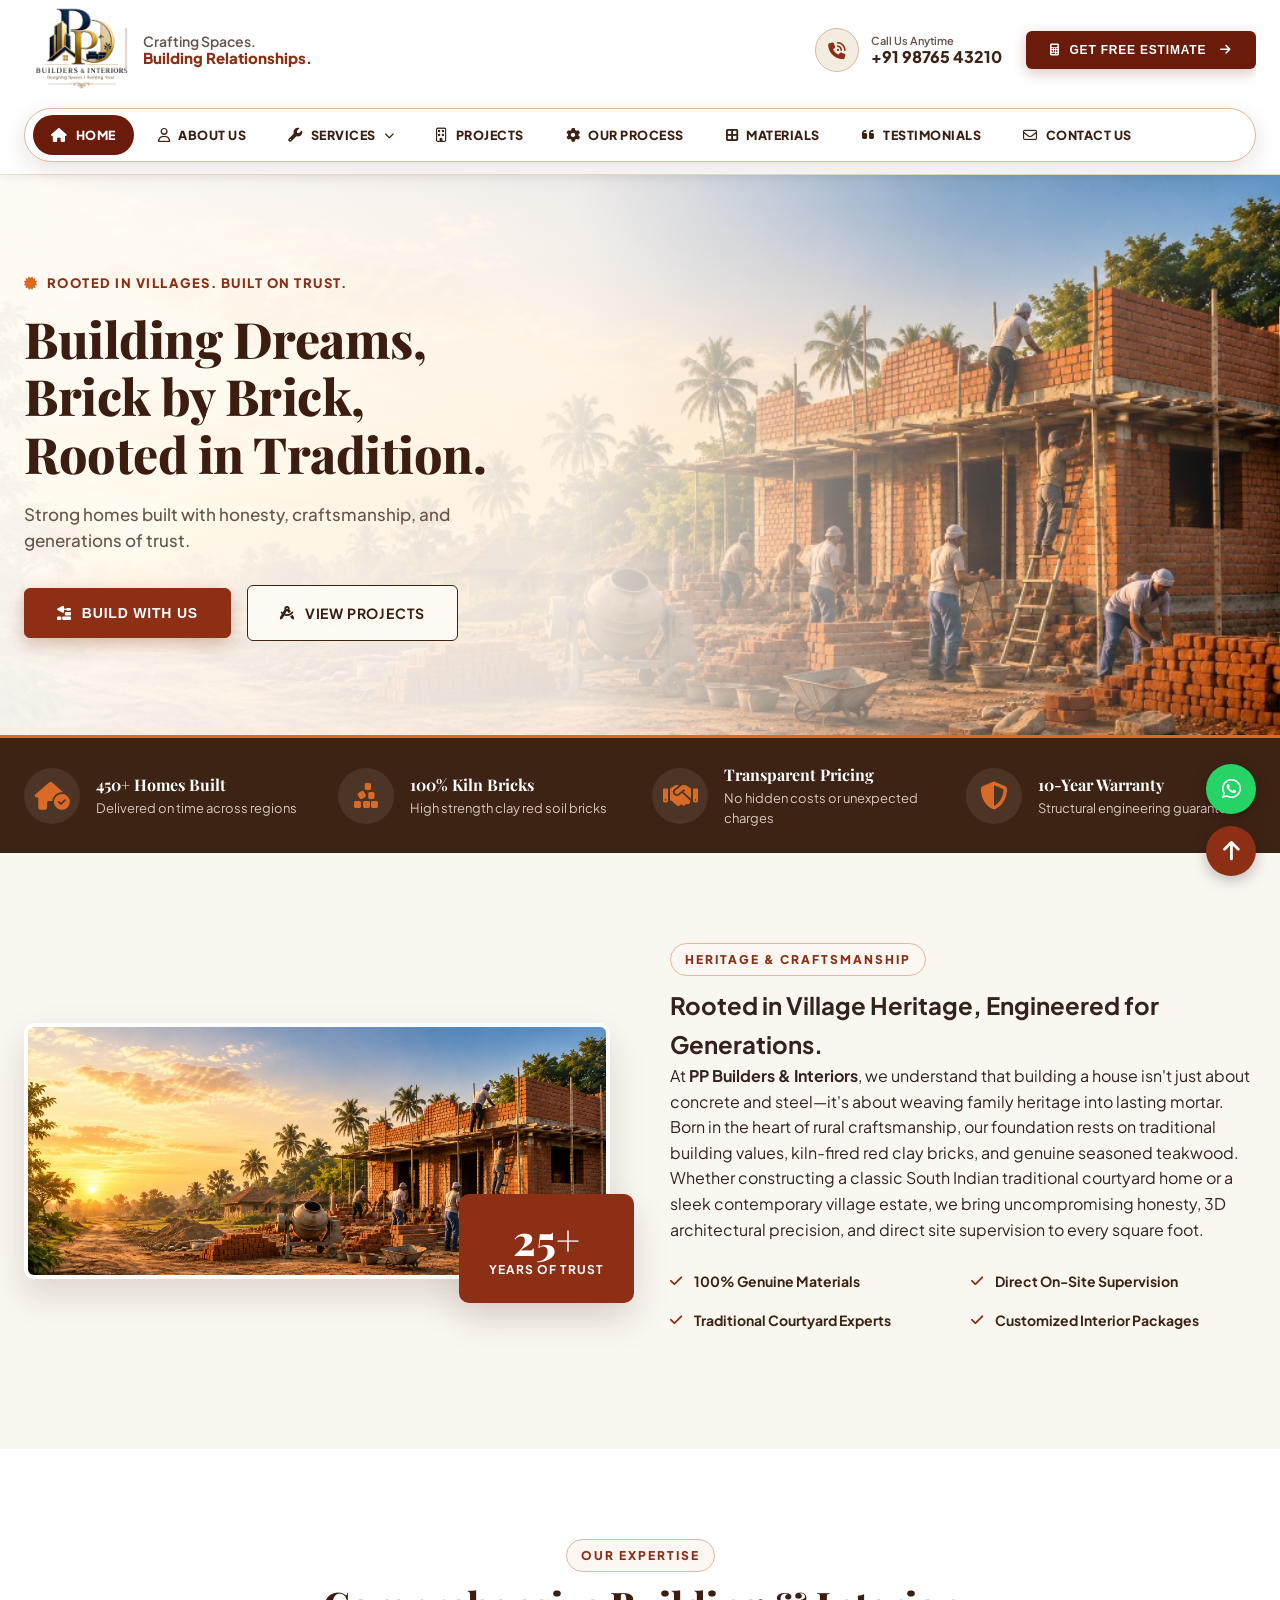
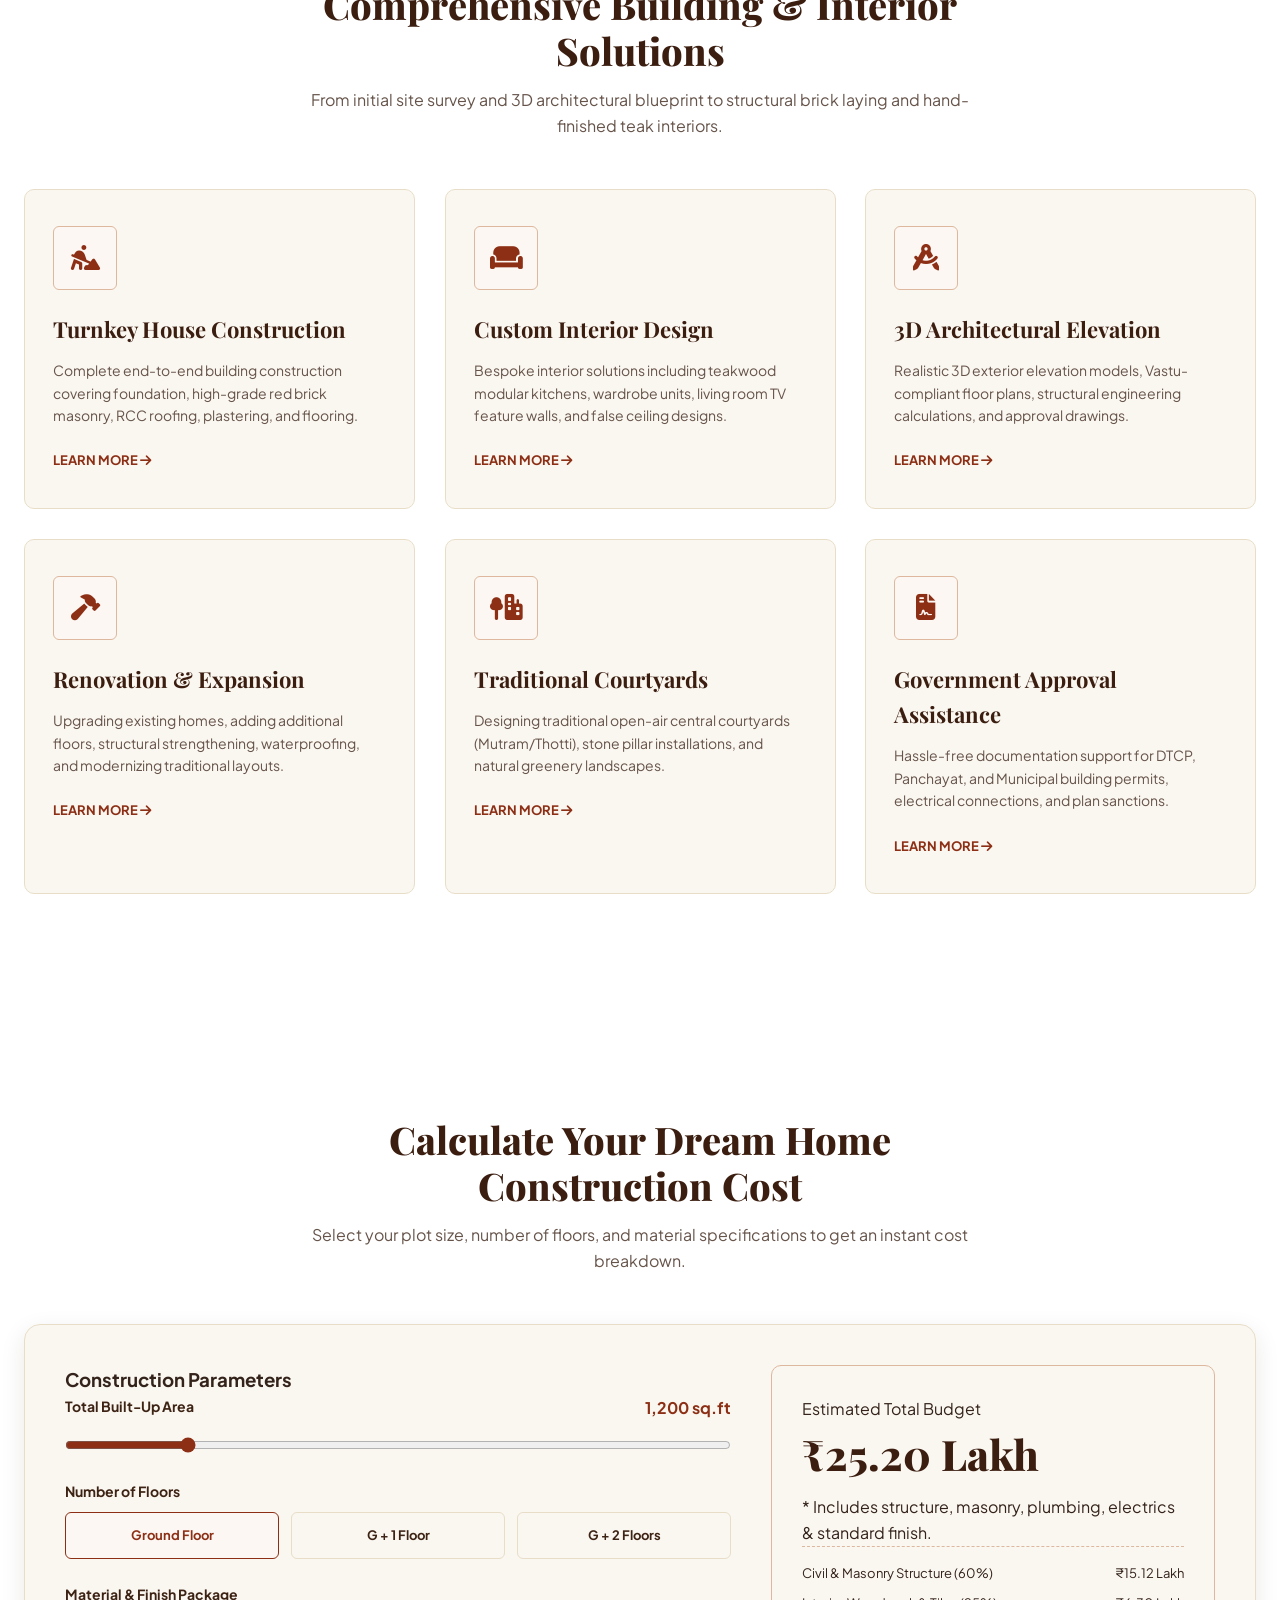
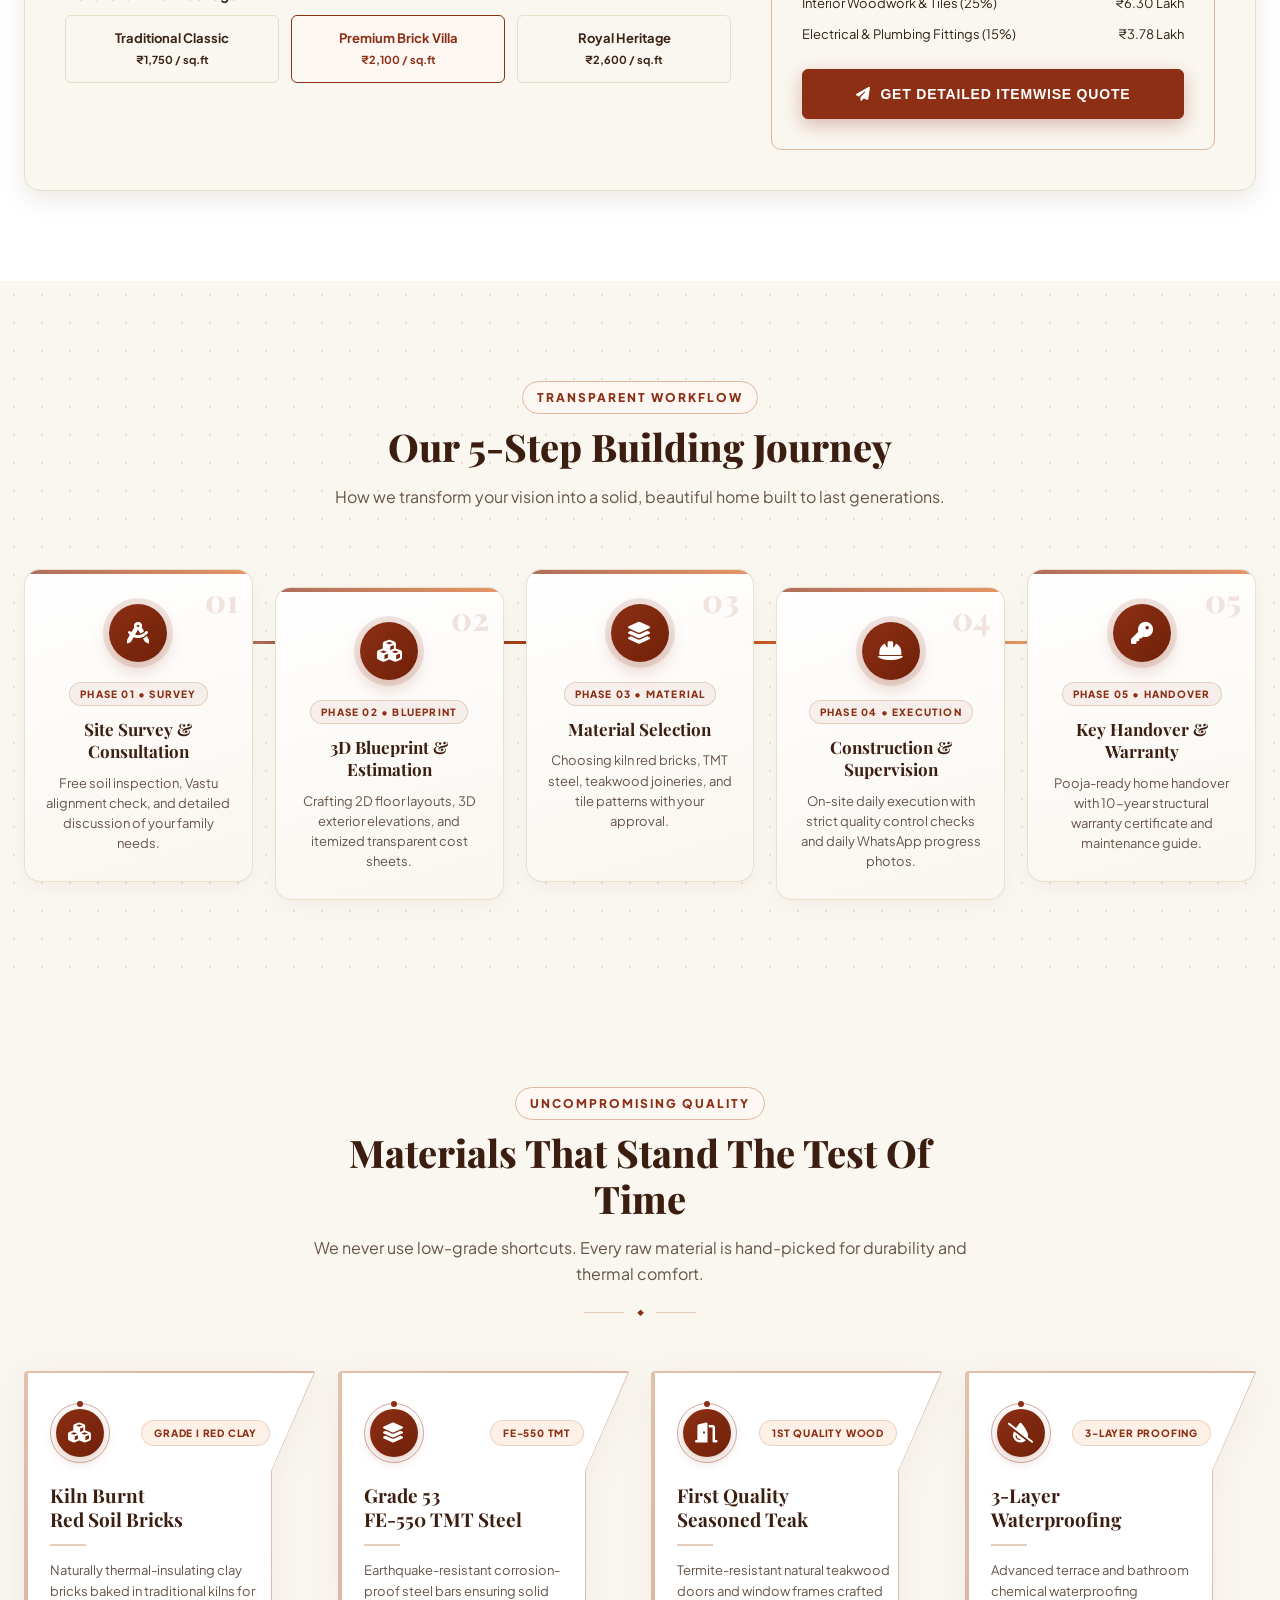
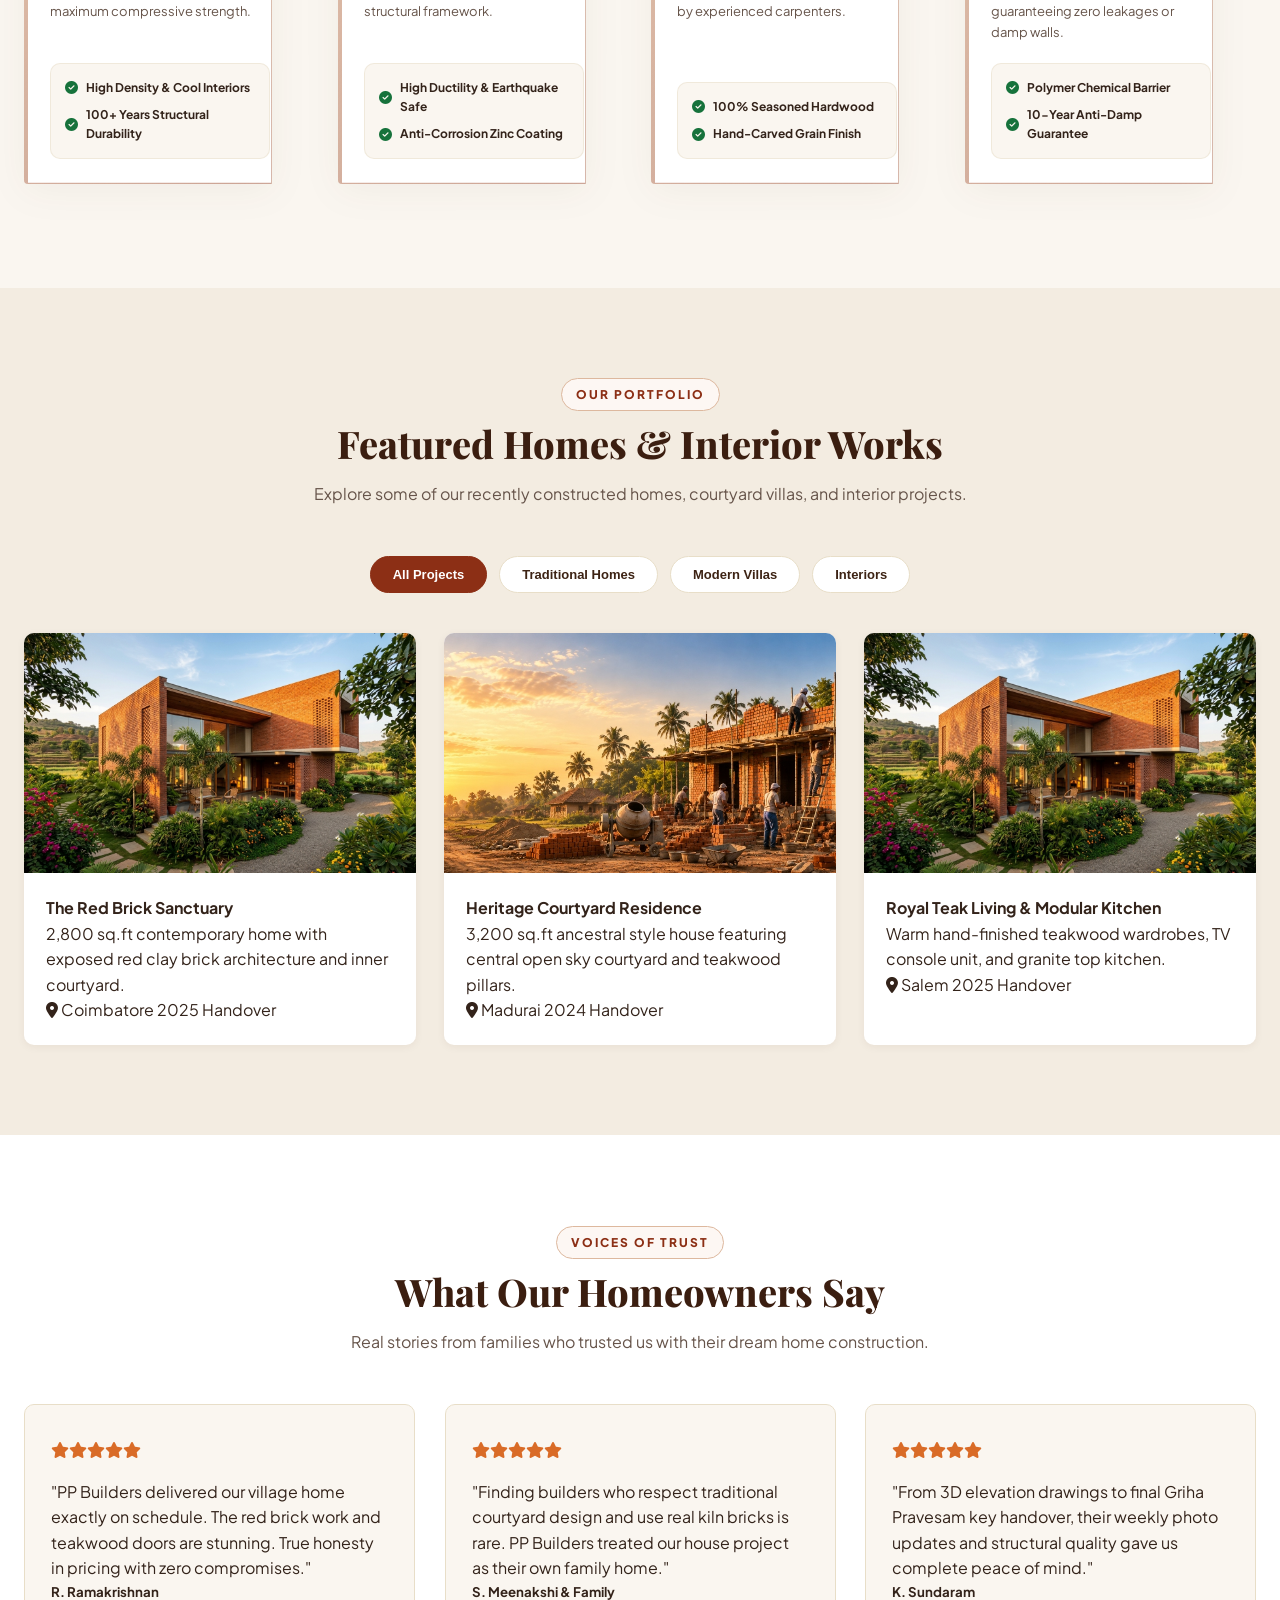
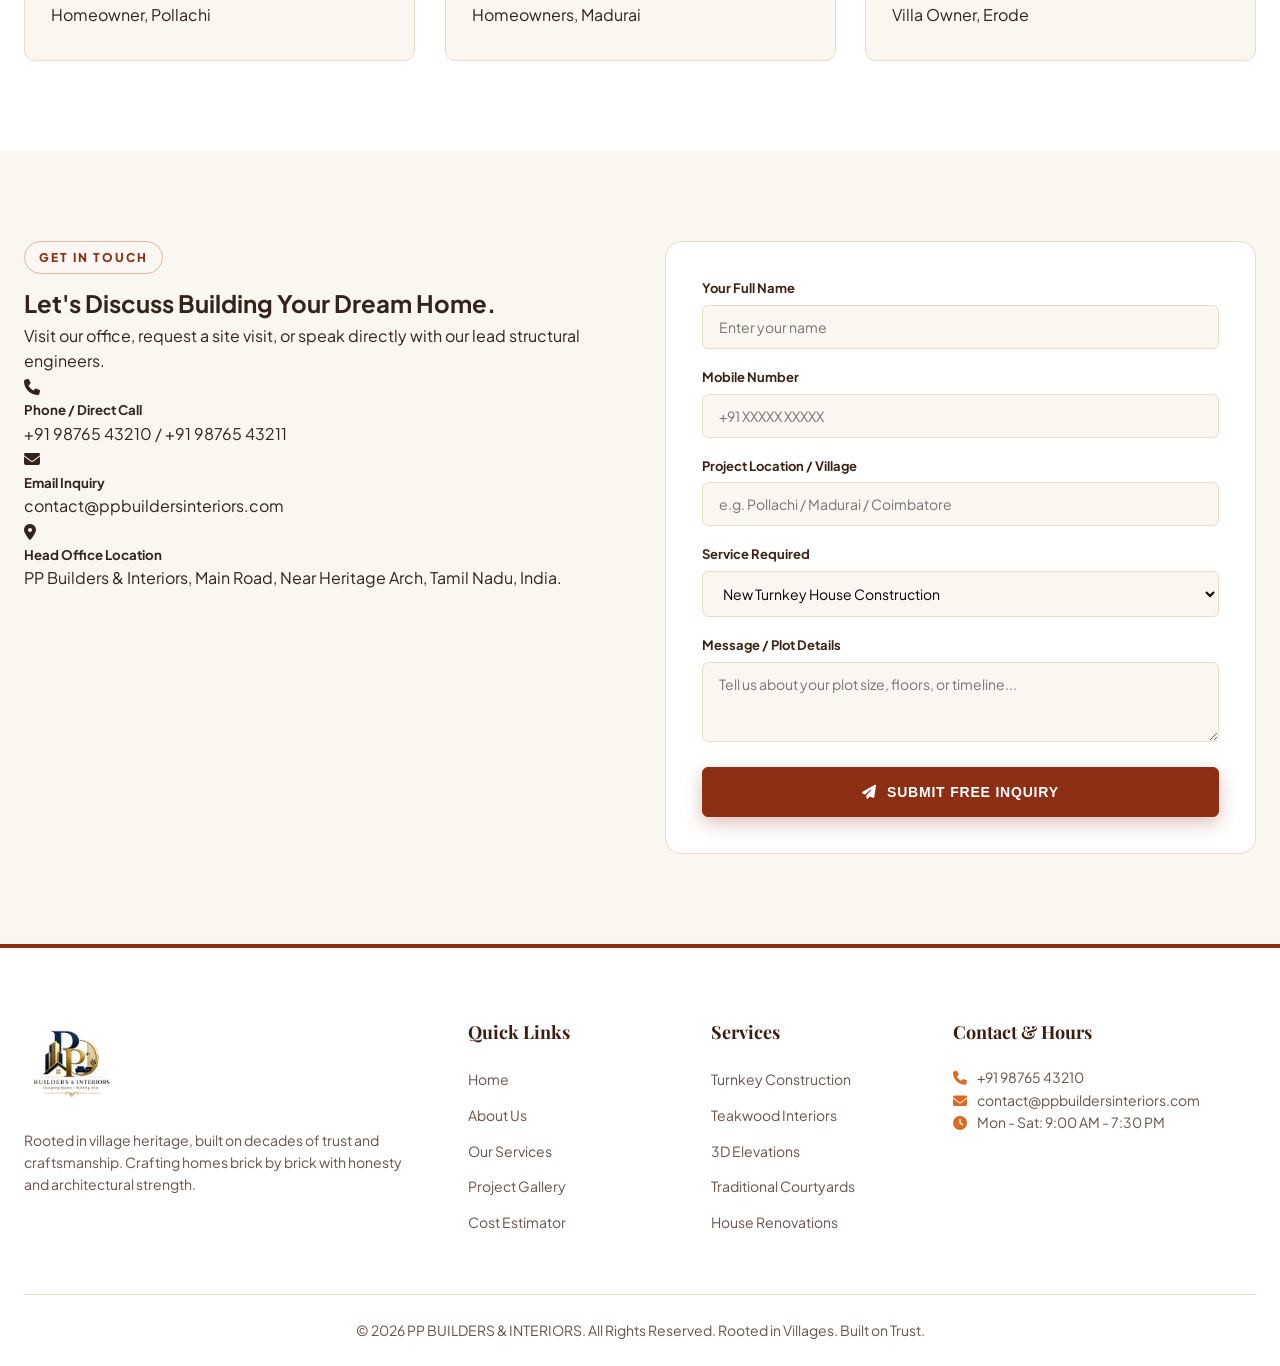
==== commit 4fa5d4b5: "minor cHANGE  in index" ====
--- a/index.html
+++ b/index.html
@@ -68,10 +68,10 @@
         </div>
       </div>
 
-      <!-- Pill Navigation Row (Desktop) -->
+      <!-- Pill Navigation Row -->
       <div class="nav-row">
         <div class="pill-navbar">
-          <nav class="nav-menu">
+          <nav class="nav-menu" id="navMenu">
             <a href="index.html" class="nav-link active">
               <i class="fa-solid fa-house"></i> HOME
             </a>
@@ -110,18 +110,6 @@
         </div>
       </div>
     </div>
-
-    <!-- Standalone Mobile Navigation Drawer -->
-    <div class="mobile-menu-drawer" id="navMenu">
-      <a href="index.html" class="nav-link active"><i class="fa-solid fa-house"></i> HOME</a>
-      <a href="about.html" class="nav-link"><i class="fa-regular fa-user"></i> ABOUT US</a>
-      <a href="index.html#services" class="nav-link"><i class="fa-solid fa-wrench"></i> SERVICES</a>
-      <a href="project.html" class="nav-link"><i class="fa-regular fa-building"></i> PROJECTS</a>
-      <a href="our-process.html" class="nav-link"><i class="fa-solid fa-gear"></i> OUR PROCESS</a>
-      <a href="material.html" class="nav-link"><i class="fa-solid fa-border-all"></i> MATERIALS</a>
-      <a href="testimonial.html" class="nav-link"><i class="fa-solid fa-quote-left"></i> TESTIMONIALS</a>
-      <a href="contact.html" class="nav-link"><i class="fa-regular fa-envelope"></i> CONTACT US</a>
-    </div>
   </header>
 
   <!-- ==========================================================================
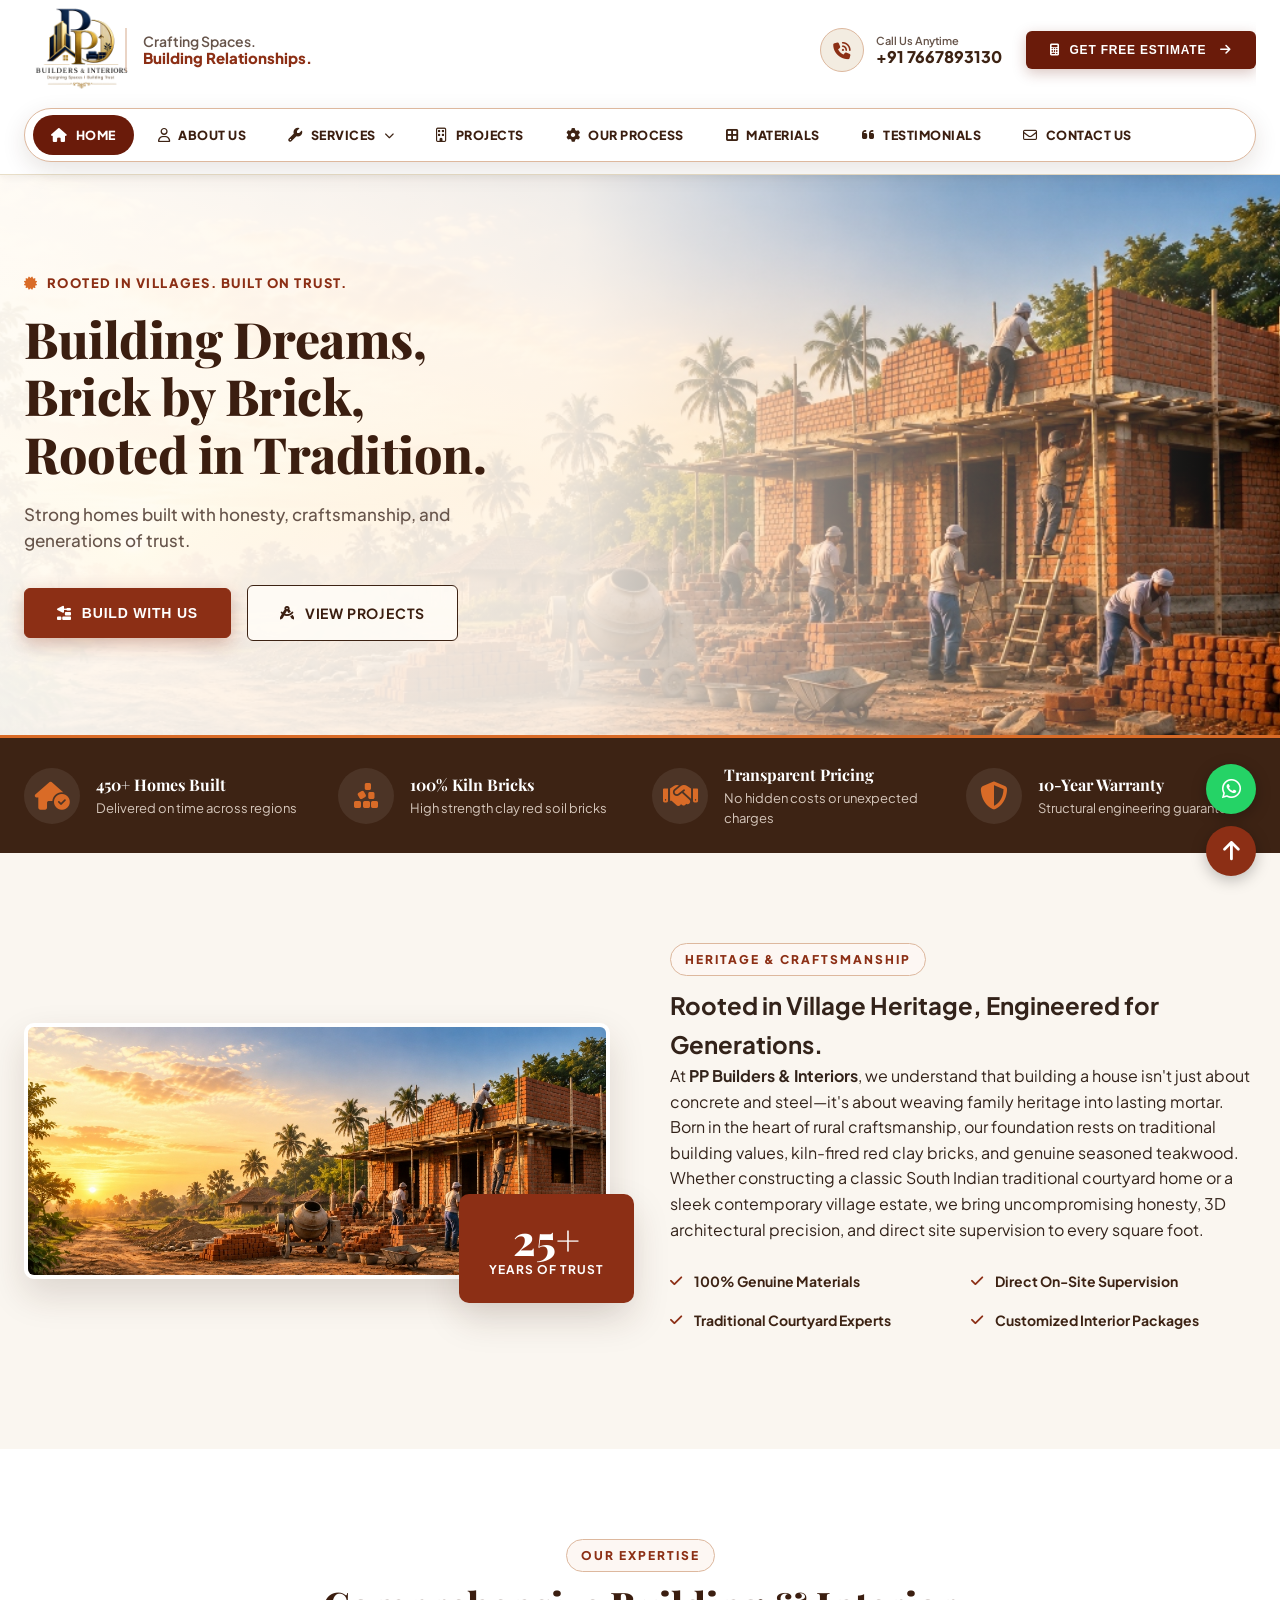
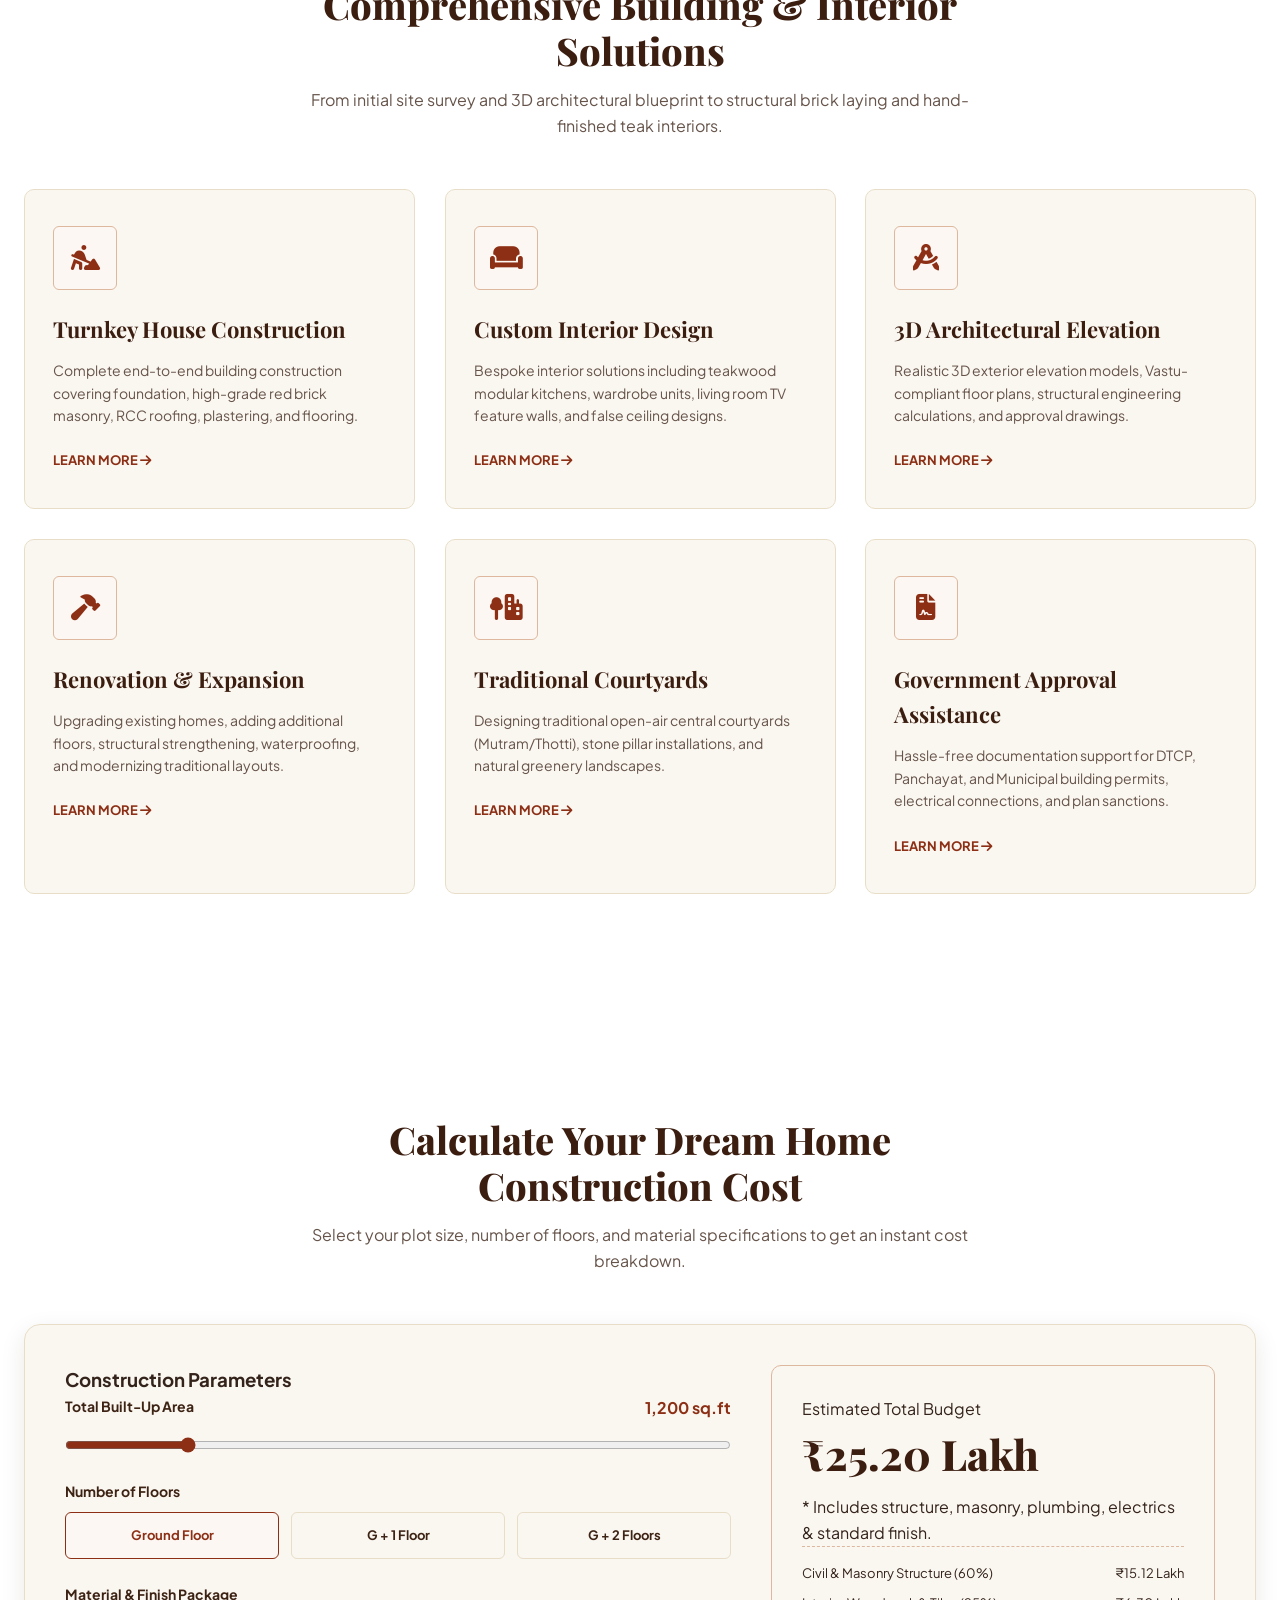
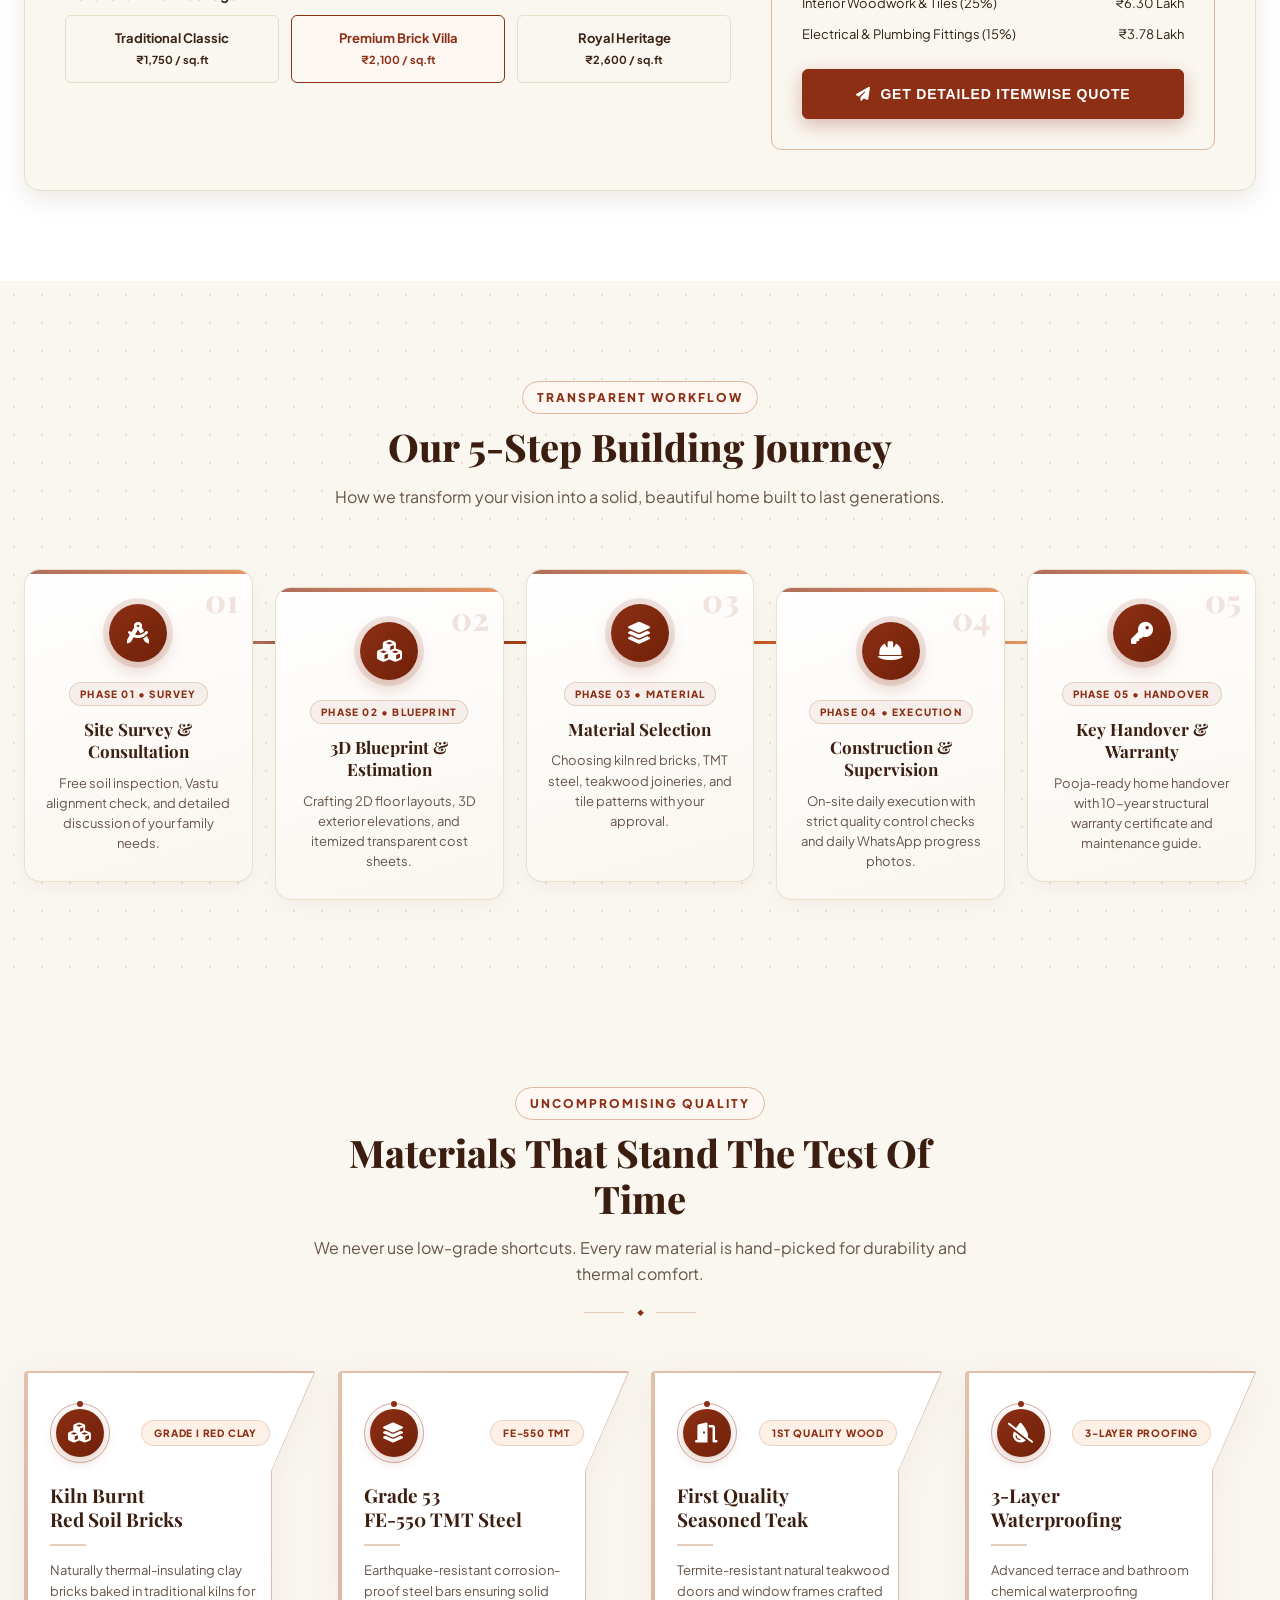
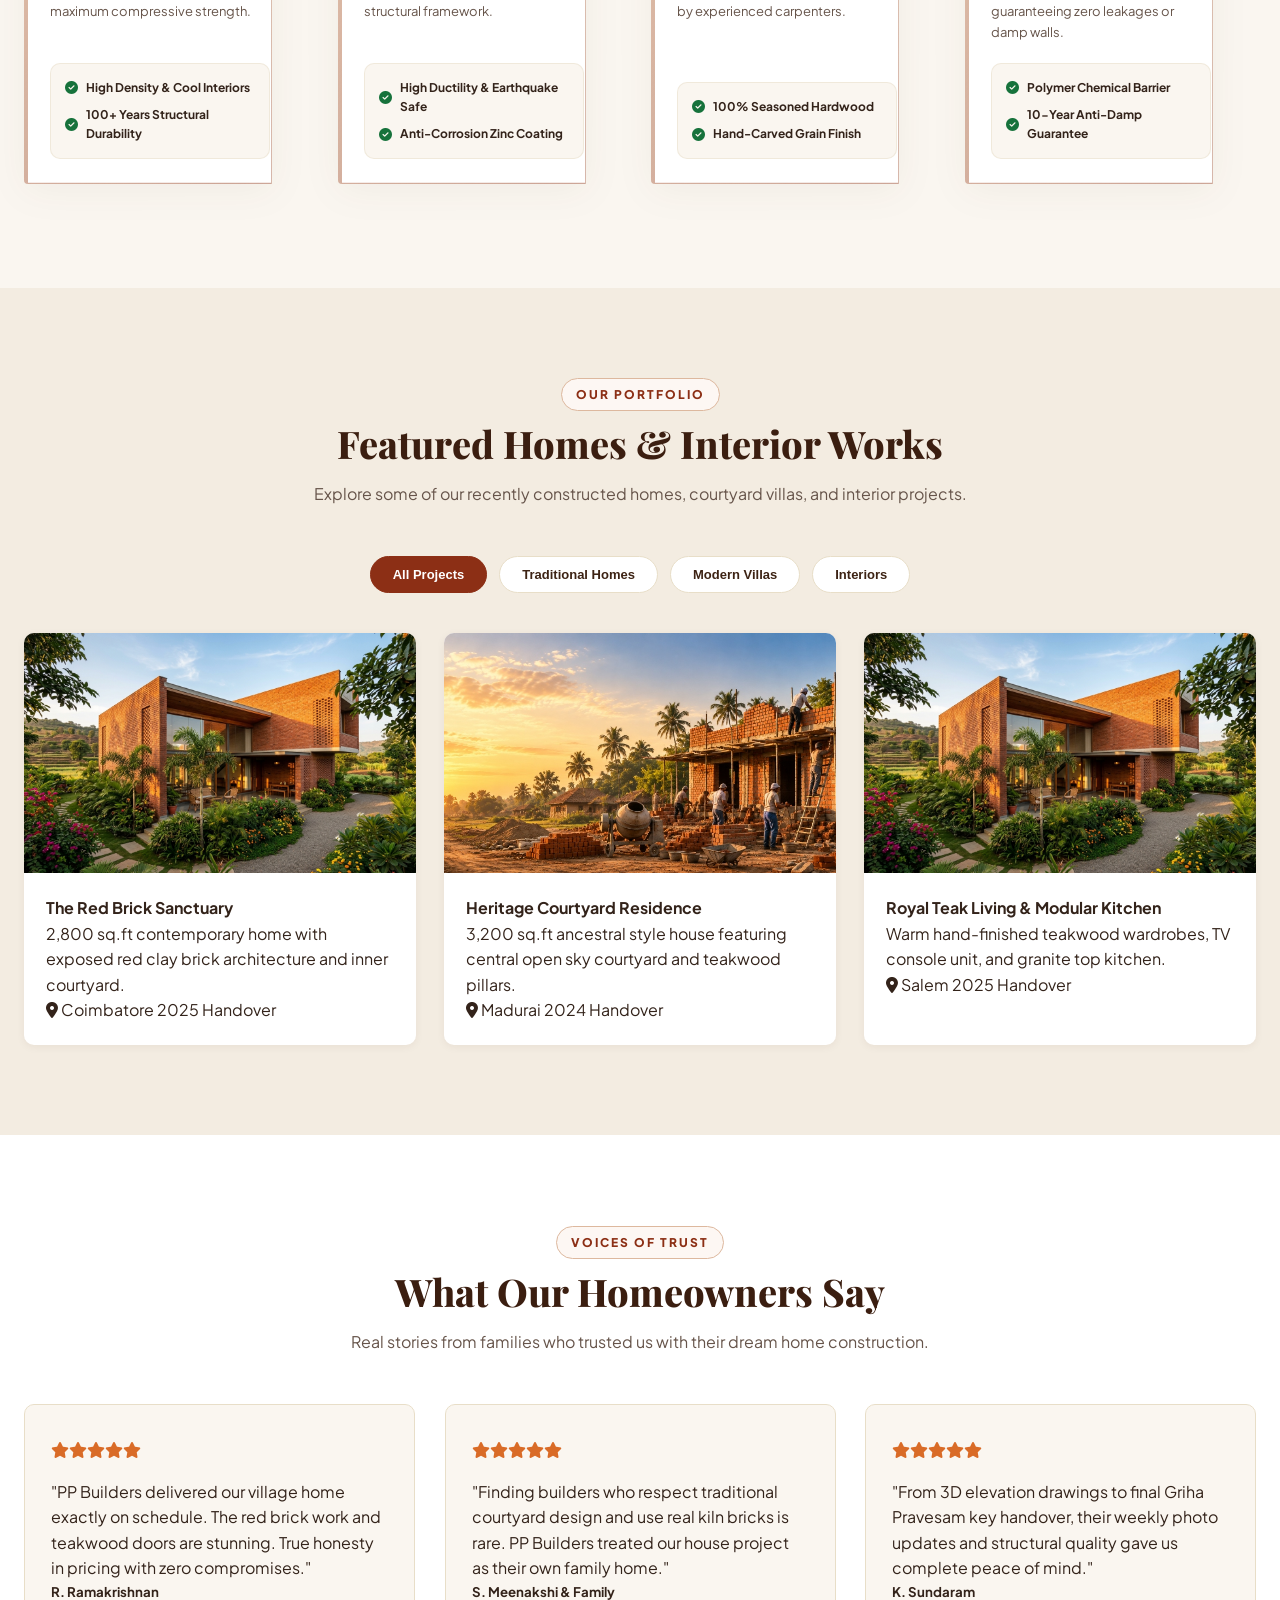
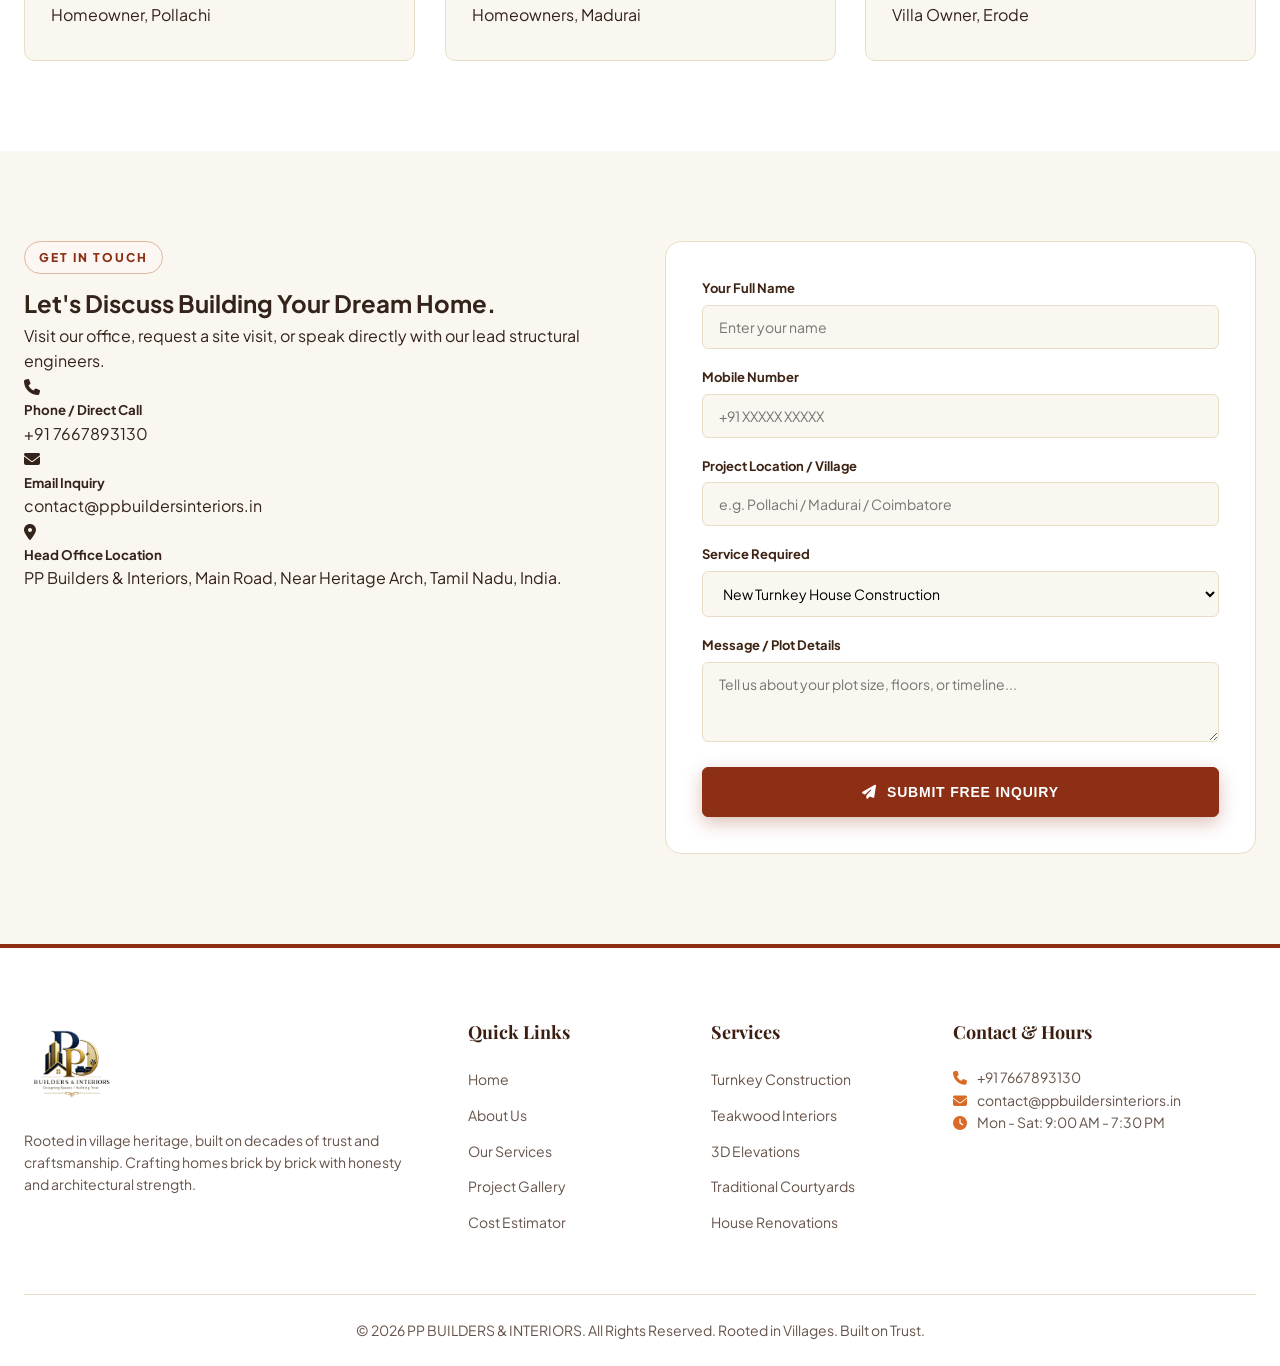
==== commit 5c0d8b2c: "updated mobile number and email" ====
--- a/index.html
+++ b/index.html
@@ -52,7 +52,7 @@
             <i class="fa-solid fa-phone-volume"></i>
             <div class="phone-meta">
               <span class="phone-label">Call Us Anytime</span>
-              <span class="phone-number">+91 98765 43210</span>
+              <span class="phone-number">+91 7667893130</span>
             </div>
           </a>
           <button class="btn-estimate trigger-modal">
@@ -730,7 +730,7 @@
               <i class="fa-solid fa-phone"></i>
               <div>
                 <h5>Phone / Direct Call</h5>
-                <p>+91 98765 43210 / +91 98765 43211</p>
+                <p>+91 7667893130 </p>
               </div>
             </div>
 
@@ -738,7 +738,7 @@
               <i class="fa-solid fa-envelope"></i>
               <div>
                 <h5>Email Inquiry</h5>
-                <p>contact@ppbuildersinteriors.com</p>
+                <p>contact@ppbuildersinteriors.in</p>
               </div>
             </div>
 
@@ -832,9 +832,9 @@
 
         <div class="footer-col">
           <h4>Contact & Hours</h4>
-          <p><i class="fa-solid fa-phone" style="color:var(--accent-gold); margin-right:8px;"></i> +91 98765 43210</p>
+          <p><i class="fa-solid fa-phone" style="color:var(--accent-gold); margin-right:8px;"></i> +91 7667893130</p>
           <p><i class="fa-solid fa-envelope" style="color:var(--accent-gold); margin-right:8px;"></i>
-            contact@ppbuildersinteriors.com</p>
+            contact@ppbuildersinteriors.in</p>
           <p><i class="fa-solid fa-clock" style="color:var(--accent-gold); margin-right:8px;"></i> Mon - Sat: 9:00 AM -
             7:30 PM</p>
         </div>
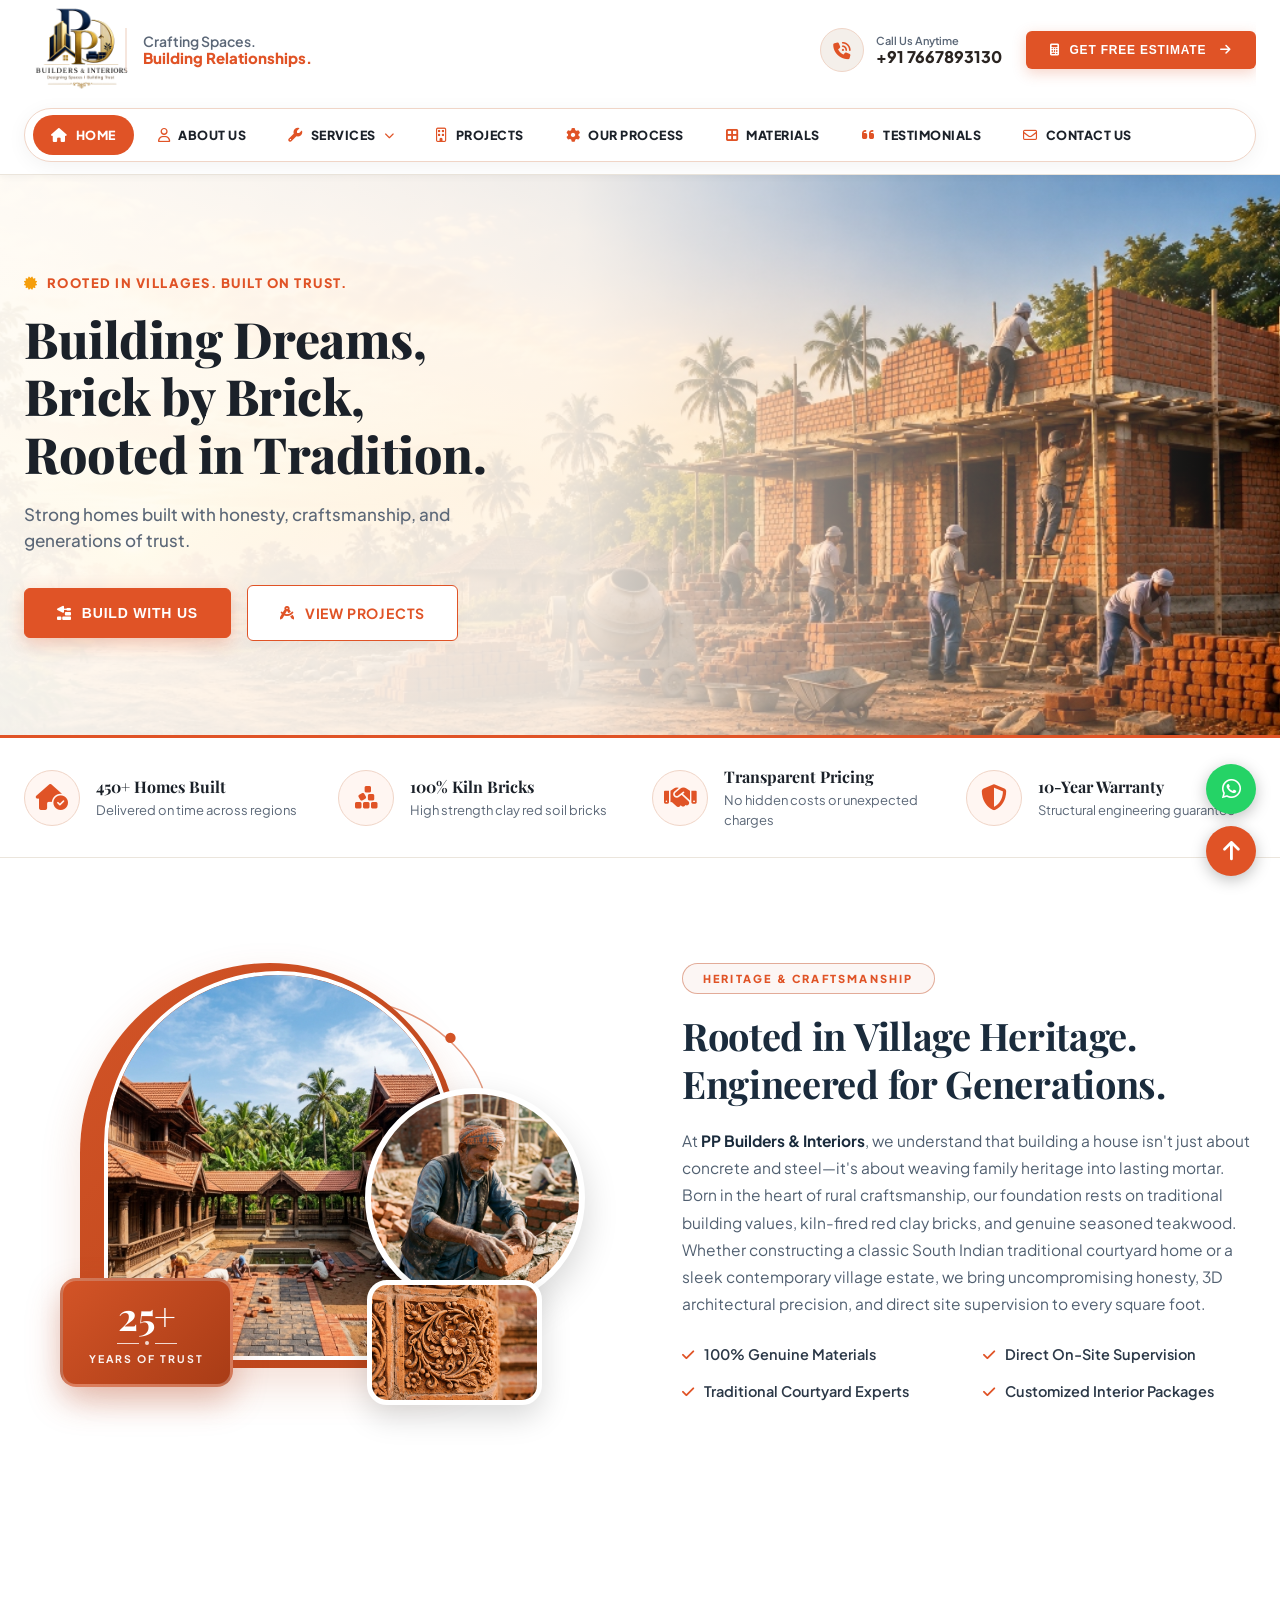
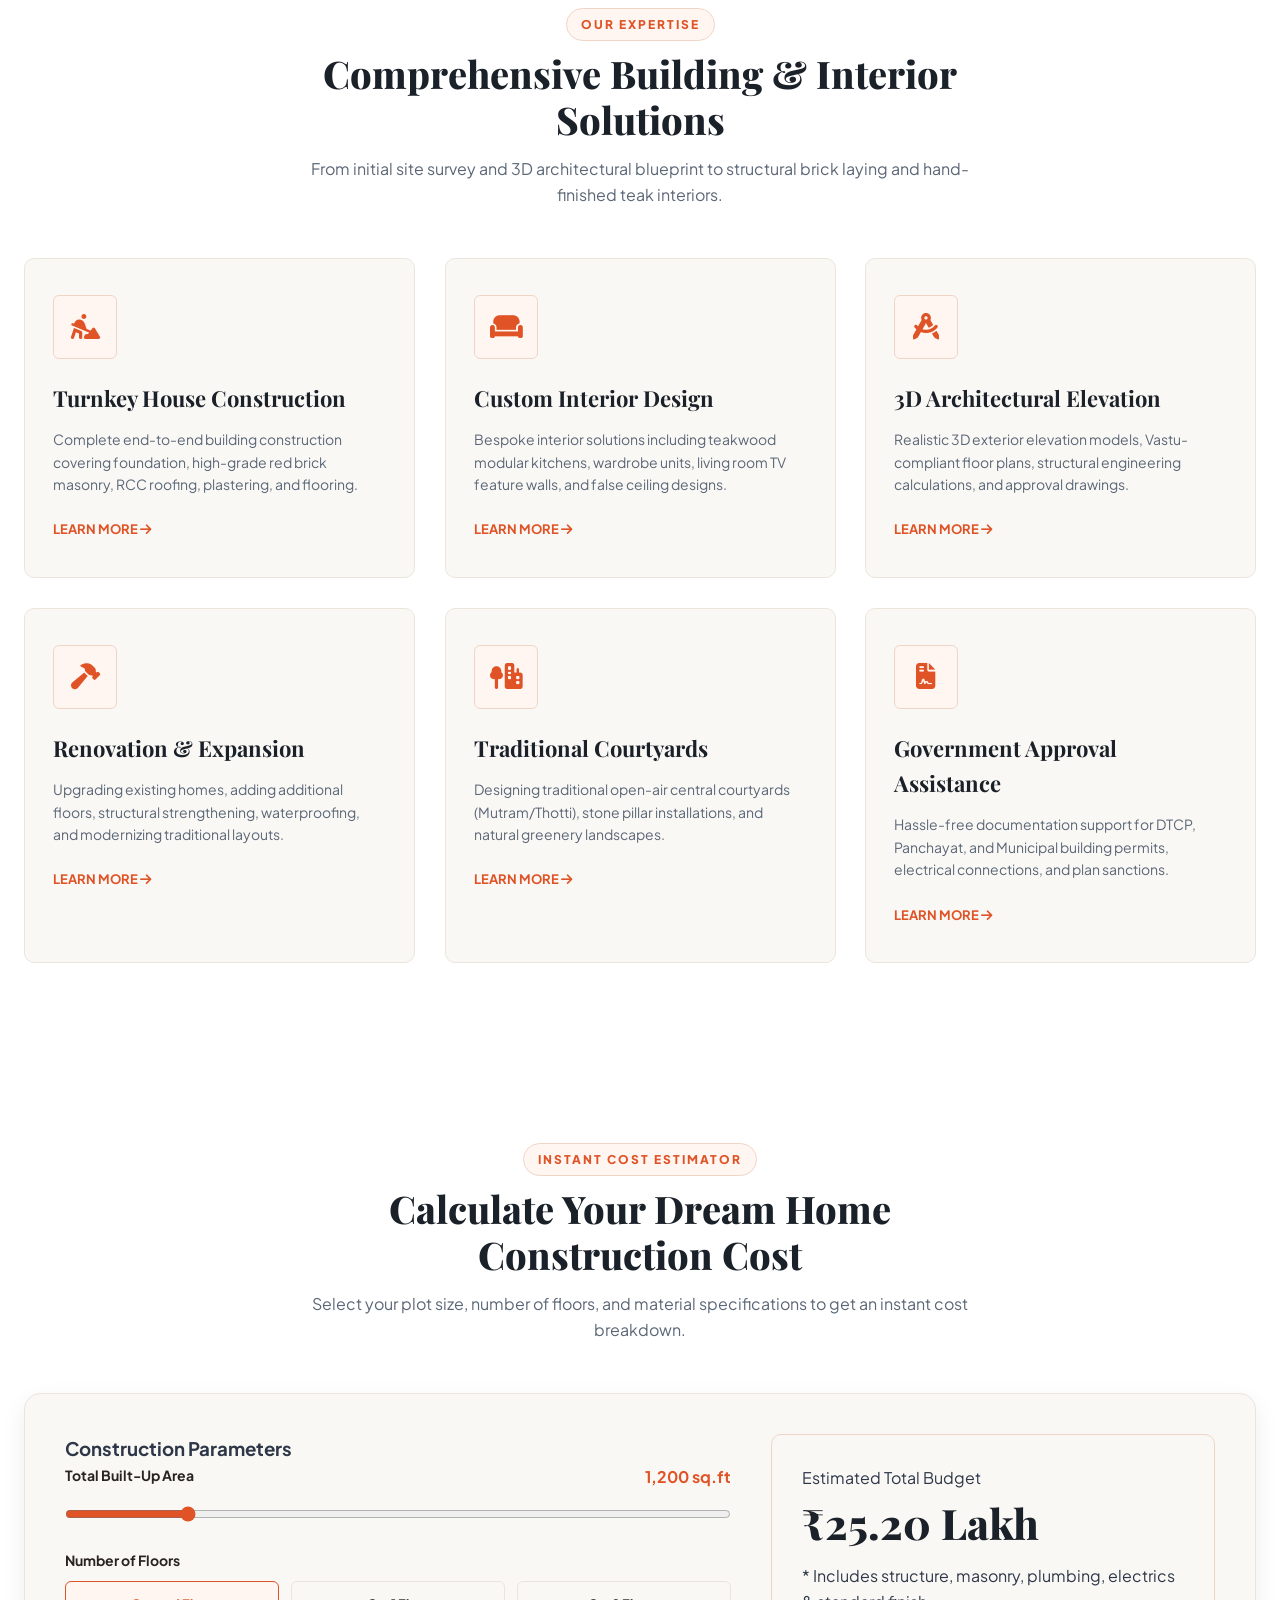
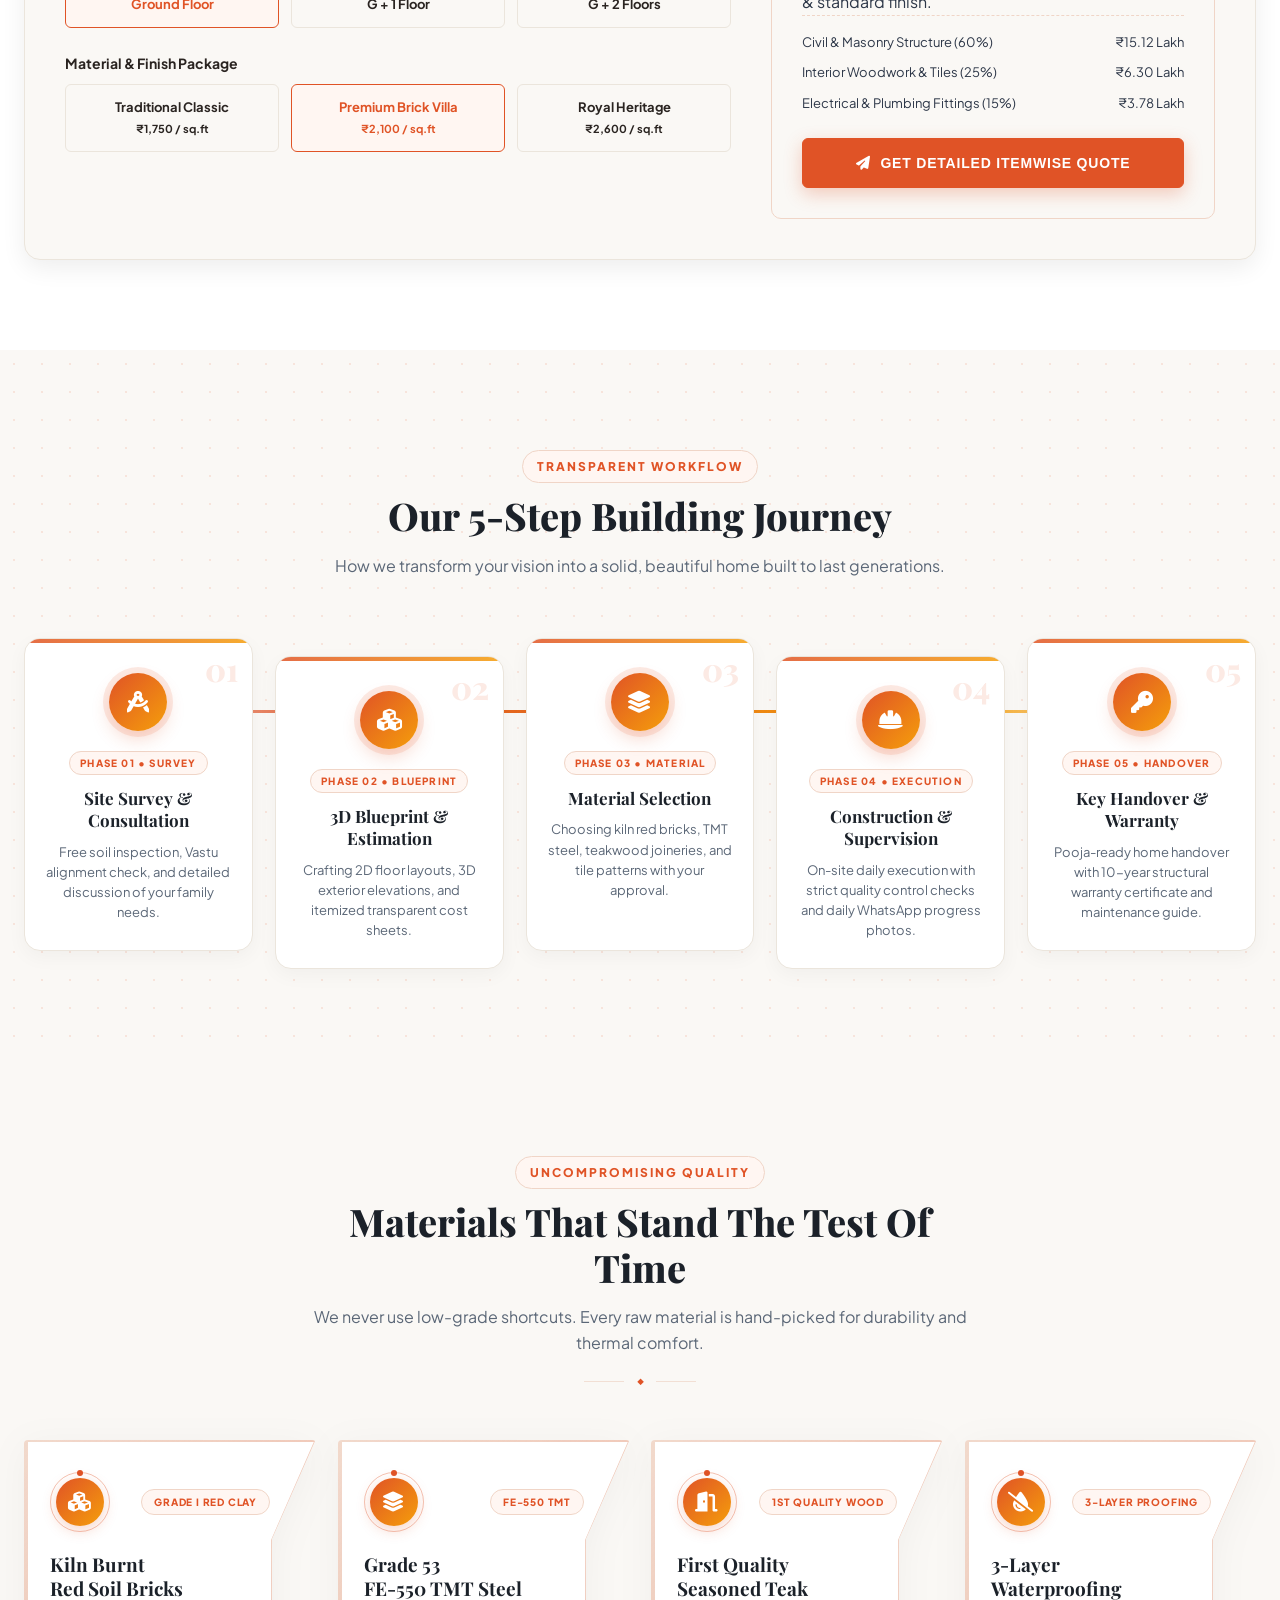
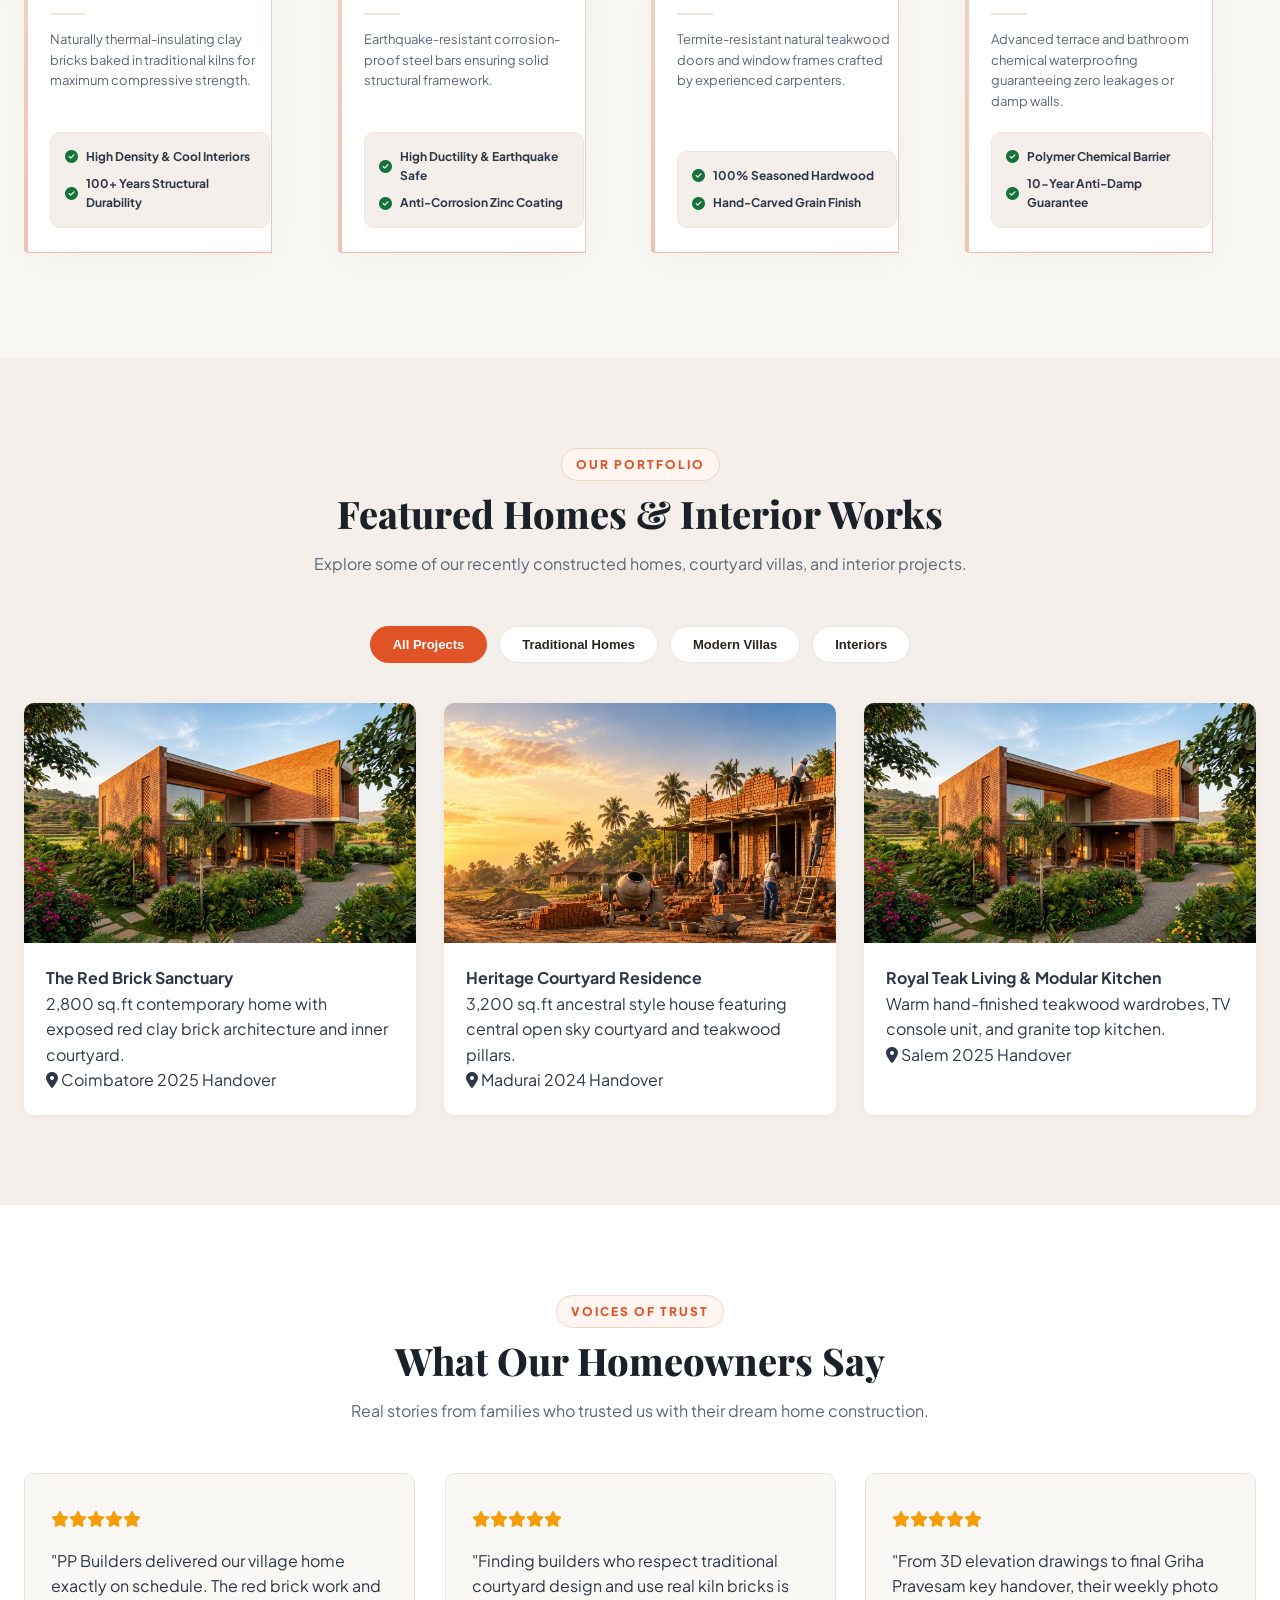
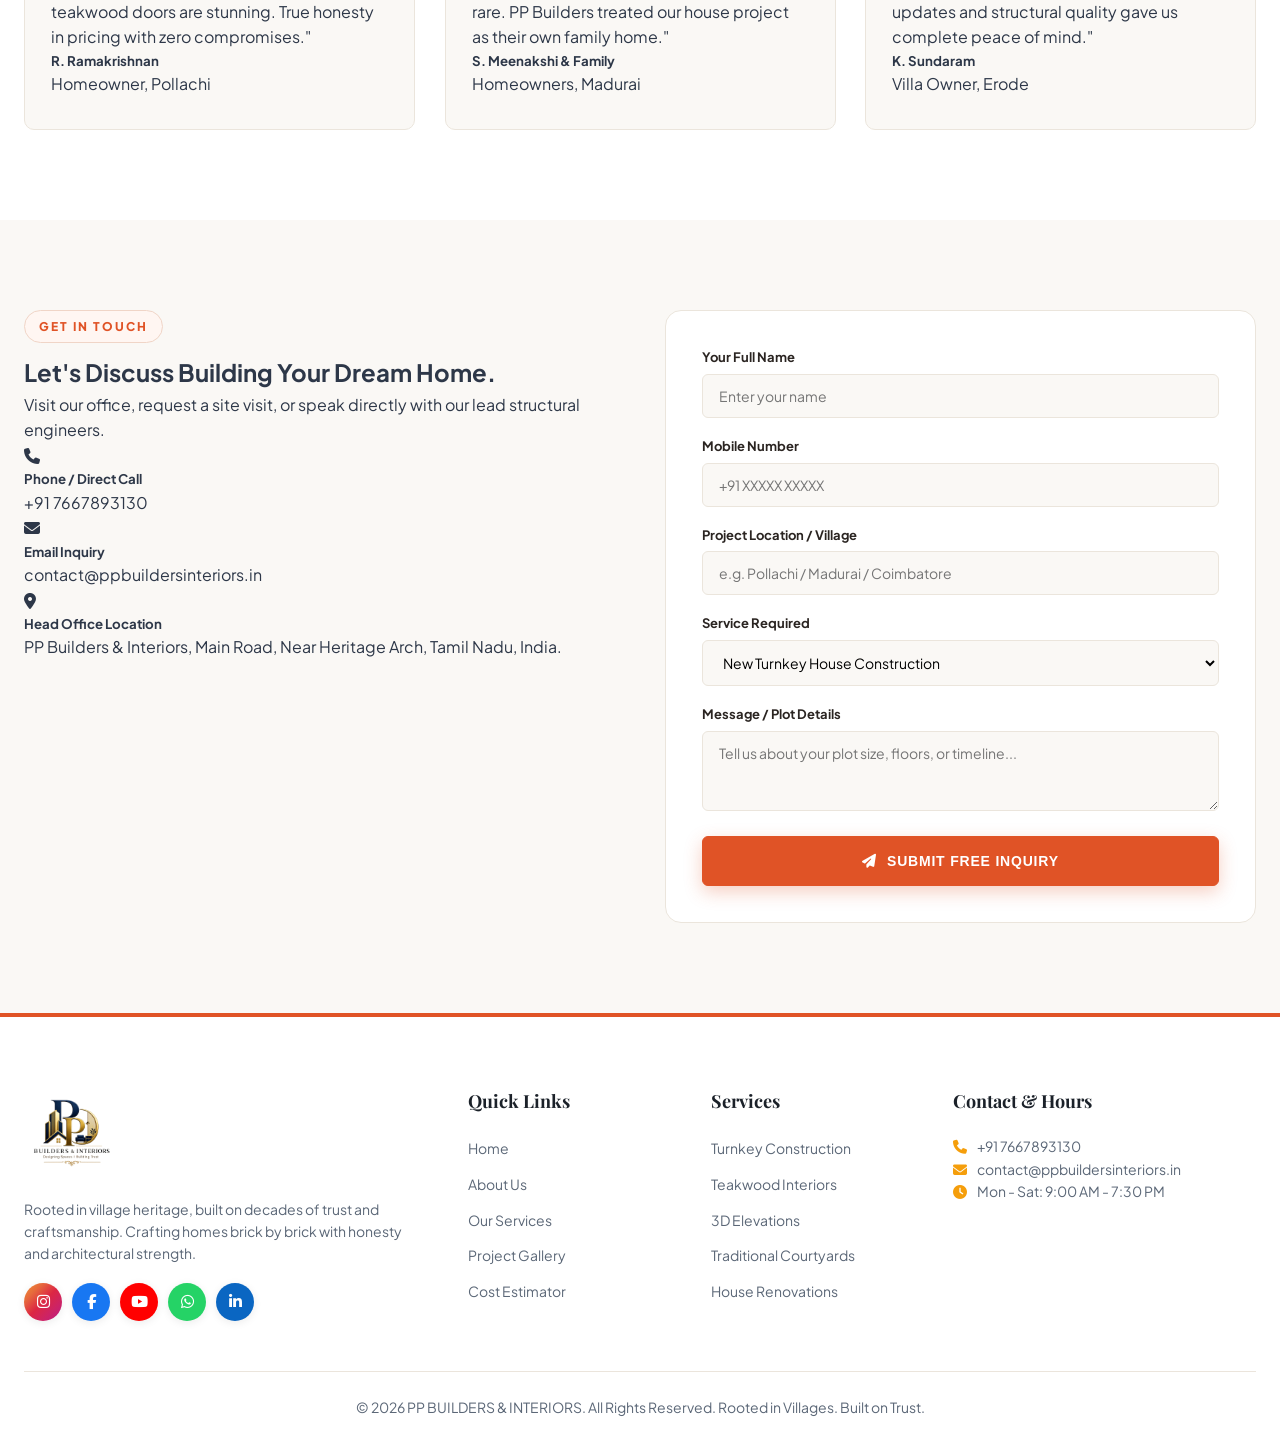
==== commit 93e17c3c: "minor changes" ====
--- a/index.html
+++ b/index.html
@@ -20,6 +20,12 @@
 
   <!-- Custom Stylesheet -->
   <link rel="stylesheet" href="style.css">
+
+  <!-- Favicon Icons -->
+  <link rel="icon" type="image/x-icon" href="favicon.ico">
+  <link rel="icon" type="image/png" sizes="32x32" href="assets/favicon-32x32.png">
+  <link rel="icon" type="image/png" sizes="16x16" href="assets/favicon-16x16.png">
+  <link rel="apple-touch-icon" sizes="180x180" href="assets/apple-touch-icon.png">
 </head>
 
 <body>
@@ -193,33 +199,70 @@
   <section id="about" class="about-section">
     <div class="container">
       <div class="about-grid">
-        <div class="about-image-wrapper">
-          <img src="assets/hero_bg.jpg" alt="PP Builders Construction Work" class="about-img-main">
-          <div class="experience-badge">
+        <!-- Collage Art matching reference layout -->
+        <div class="about-collage-art">
+          <!-- Decorative Background Arc Line with Accent Dots -->
+          <svg class="collage-line-accent" viewBox="0 0 500 450" fill="none" xmlns="http://www.w3.org/2000/svg">
+            <path d="M 320 50 C 375 65, 425 110, 430 165 C 435 210, 415 250, 390 280" stroke="#d35427" stroke-width="1.5" opacity="0.6"/>
+            <circle cx="390" cy="85" r="5.5" fill="#d35427"/>
+            <circle cx="430" cy="165" r="4" fill="#d35427"/>
+          </svg>
+
+          <!-- Main Arch: Traditional South Indian Courtyard House -->
+          <div class="collage-arch-outer">
+            <div class="collage-arch-inner">
+              <img src="assets/about_courtyard.jpg" alt="Traditional South Indian Courtyard House" loading="lazy">
+            </div>
+          </div>
+
+          <!-- Overlapping Circle: Skilled Mason Laying Red Bricks -->
+          <div class="collage-circle-craftsman">
+            <img src="assets/about_mason.jpg" alt="Master Mason Laying Red Bricks" loading="lazy">
+          </div>
+
+          <!-- Overlapping Rounded Rectangle: Terracotta Carving Detail -->
+          <div class="collage-rect-carving">
+            <img src="assets/about_carving.jpg" alt="Intricate Terracotta Relief Carving" loading="lazy">
+          </div>
+
+          <!-- Floating Badge: 25+ Years of Trust -->
+          <div class="collage-badge-trust">
             <div class="years">25+</div>
+            <div class="badge-divider"><span></span></div>
             <div class="text">Years of Trust</div>
           </div>
         </div>
+
+        <!-- Right Content matching reference layout -->
         <div class="about-content">
-          <span class="section-tag">HERITAGE & CRAFTSMANSHIP</span>
-          <h2>Rooted in Village Heritage, Engineered for Generations.</h2>
-          <p>
+          <span class="heritage-pill">HERITAGE & CRAFTSMANSHIP</span>
+          <h2 class="heritage-heading">Rooted in Village Heritage.<br>Engineered for Generations.</h2>
+          <p class="heritage-paragraph">
             At <strong>PP Builders & Interiors</strong>, we understand that building a house isn't just about concrete
             and steel—it's about weaving family heritage into lasting mortar. Born in the heart of rural craftsmanship,
             our foundation rests on traditional building values, kiln-fired red clay bricks, and genuine seasoned
-            teakwood.
+            teakwood. Whether constructing a classic South Indian traditional courtyard home or a sleek contemporary
+            village estate, we bring uncompromising honesty, 3D architectural precision, and direct site supervision to
+            every square foot.
           </p>
-          <p>
-            Whether constructing a classic South Indian traditional courtyard home or a sleek contemporary village
-            estate, we bring uncompromising honesty, 3D architectural precision, and direct site supervision to every
-            square foot.
-          </p>
-
-          <div class="about-highlights">
-            <div class="highlight-item"><i class="fa-solid fa-check"></i> 100% Genuine Materials</div>
-            <div class="highlight-item"><i class="fa-solid fa-check"></i> Direct On-Site Supervision</div>
-            <div class="highlight-item"><i class="fa-solid fa-check"></i> Traditional Courtyard Experts</div>
-            <div class="highlight-item"><i class="fa-solid fa-check"></i> Customized Interior Packages</div>
+
+          <div class="heritage-checklist">
+            <div class="heritage-check-item">
+              <i class="fa-solid fa-check"></i>
+              <span>100% Genuine Materials</span>
+            </div>
+            <div class="heritage-check-item">
+              <i class="fa-solid fa-check"></i>
+              <span>Direct On-Site Supervision</span>
+            </div>
+            <div class="heritage-check-item">
+              <i class="fa-solid fa-check"></i>
+              <span>Traditional Courtyard Experts</span>
+            </div>
+            <div class="heritage-check-item">
+              <i class="fa-solid fa-check"></i>
+              <span>Customized Interior Packages</span>
+            </div>
           </div>
         </div>
       </div>
@@ -296,9 +339,7 @@
   <section id="calculator" class="calculator-section">
     <div class="container">
       <div class="section-header">
-        <span class="section-tag"
-          style="background: rgba(255,255,255,0.1); color: #FFF; border-color: rgba(255,255,255,0.2);">INSTANT COST
-          ESTIMATOR</span>
+        <span class="section-tag">INSTANT COST ESTIMATOR</span>
         <h2 class="section-title">Calculate Your Dream Home Construction Cost</h2>
         <p class="section-desc">Select your plot size, number of floors, and material specifications to get an instant
           cost breakdown.</p>
@@ -806,6 +847,13 @@
           </div>
           <p>Rooted in village heritage, built on decades of trust and craftsmanship. Crafting homes brick by brick with
             honesty and architectural strength.</p>
+          <div class="footer-social">
+            <a href="https://www.instagram.com/ppbuildersinteriors/" target="_blank" rel="noopener noreferrer" class="social-btn ig" aria-label="Instagram"><i class="fa-brands fa-instagram"></i></a>
+            <a href="https://www.facebook.com/ppbuildersinteriors/" target="_blank" rel="noopener noreferrer" class="social-btn fb" aria-label="Facebook"><i class="fa-brands fa-facebook-f"></i></a>
+            <a href="https://www.youtube.com/@ppbuildersinteriors" target="_blank" rel="noopener noreferrer" class="social-btn yt" aria-label="YouTube"><i class="fa-brands fa-youtube"></i></a>
+            <a href="https://wa.me/917667893130?text=Hello%20PP%20Builders%20%26%20Interiors,%20I%20would%20like%20to%20inquire%20about%20your%20services" target="_blank" rel="noopener noreferrer" class="social-btn wa" aria-label="WhatsApp"><i class="fa-brands fa-whatsapp"></i></a>
+            <a href="https://www.linkedin.com/company/ppbuildersinteriors/" target="_blank" rel="noopener noreferrer" class="social-btn in" aria-label="LinkedIn"><i class="fa-brands fa-linkedin-in"></i></a>
+          </div>
         </div>
 
         <div class="footer-col">
@@ -883,7 +931,7 @@
 
   <!-- Floating WhatsApp & Scroll Up Buttons -->
   <div class="floating-actions">
-    <a href="https://wa.me/919999999999?text=Hello%20PP%20Builders,%20I%20would%20like%20to%20inquire%20about%20your%20services"
+    <a href="https://wa.me/917667893130?text=Hello%20PP%20Builders%20%26%20Interiors,%20I%20would%20like%20to%20inquire%20about%20your%20services"
       target="_blank" class="float-btn whatsapp-btn" aria-label="Chat on WhatsApp" title="Chat on WhatsApp">
       <i class="fa-brands fa-whatsapp"></i>
     </a>
--- a/style.css
+++ b/style.css
@@ -3,30 +3,30 @@
    ========================================================================== */
 
 :root {
-  --primary-brick: #8C2F15;
-  --primary-dark-brick: #6F2108;
-  --terracotta-dark: #3D2314;
-  --terracotta-deep: #25140A;
-  --warm-heading: #3B1E10;
-  --accent-gold: #D96B27;
-
-  --bg-cream: #FAF6F0;
-  --bg-sand: #F3ECE1;
+  --primary-brick: #E05326;
+  --primary-dark-brick: #C24116;
+  --terracotta-dark: #2A2421;
+  --terracotta-deep: #1A1F26;
+  --warm-heading: #1B2129;
+  --accent-gold: #F59E0B;
+
+  --bg-cream: #FAF8F5;
+  --bg-sand: #F4EFEA;
   --bg-paper: #FFFFFF;
-  --bg-light-brick: #FDF7F3;
-
-  --text-main: #33231A;
-  --text-muted: #66544A;
-  --text-light: #8C786C;
-  --border-subtle: #E8DEC8;
-  --border-brick: #DDB89E;
+  --bg-light-brick: #FFF6F2;
+
+  --text-main: #2D3748;
+  --text-muted: #5B6777;
+  --text-light: #8896A6;
+  --border-subtle: #EBE5DC;
+  --border-brick: #F0D5C7;
 
   --font-serif: 'Playfair Display', Georgia, serif;
   --font-sans: 'Plus Jakarta Sans', -apple-system, BlinkMacSystemFont, sans-serif;
 
-  --shadow-sm: 0 2px 8px rgba(61, 35, 20, 0.06);
-  --shadow-md: 0 8px 24px rgba(61, 35, 20, 0.1);
-  --shadow-lg: 0 16px 36px rgba(61, 35, 20, 0.15);
+  --shadow-sm: 0 2px 8px rgba(0, 0, 0, 0.04);
+  --shadow-md: 0 8px 24px rgba(0, 0, 0, 0.07);
+  --shadow-lg: 0 16px 36px rgba(0, 0, 0, 0.1);
 
   --radius-sm: 6px;
   --radius-md: 10px;
@@ -216,7 +216,7 @@
 }
 
 .btn-estimate {
-  background-color: #6A1B0A;
+  background-color: var(--primary-brick);
   color: #ffffff;
   font-weight: 800;
   font-size: 12px;
@@ -226,7 +226,7 @@
   border-radius: var(--radius-sm);
   border: none;
   cursor: pointer;
-  box-shadow: 0 4px 14px rgba(106, 27, 10, 0.25);
+  box-shadow: 0 4px 14px rgba(224, 83, 38, 0.25);
   transition: var(--transition);
   display: inline-flex;
   align-items: center;
@@ -253,7 +253,7 @@
   border: 1.5px solid var(--border-brick);
   border-radius: 999px;
   padding: 6px 8px 6px 8px;
-  box-shadow: 0 8px 24px rgba(61, 35, 20, 0.12);
+  box-shadow: 0 4px 20px rgba(0, 0, 0, 0.05);
   display: flex;
   align-items: center;
   justify-content: space-between;
@@ -283,16 +283,16 @@
 
 .nav-link i {
   font-size: 14px;
-  color: var(--terracotta-dark);
+  color: var(--primary-brick);
 }
 
 .nav-link:hover {
   color: var(--primary-brick);
-  background-color: var(--bg-cream);
+  background-color: var(--bg-light-brick);
 }
 
 .nav-link.active {
-  background-color: #6A1B0A;
+  background-color: var(--primary-brick);
   color: #ffffff;
 }
 
@@ -323,7 +323,7 @@
 .badge-title {
   font-size: 13px;
   font-weight: 800;
-  color: #6A1B0A;
+  color: var(--primary-brick);
   line-height: 1.1;
 }
 
@@ -470,7 +470,7 @@
   border-radius: var(--radius-sm);
   border: 1.5px solid var(--primary-brick);
   cursor: pointer;
-  box-shadow: 0 6px 18px rgba(140, 47, 21, 0.3);
+  box-shadow: 0 6px 18px rgba(224, 83, 38, 0.28);
   transition: var(--transition);
   display: inline-flex;
   align-items: center;
@@ -479,38 +479,44 @@
 
 .btn-primary-brick:hover {
   background-color: var(--primary-dark-brick);
+  border-color: var(--primary-dark-brick);
   transform: translateY(-2px);
+  box-shadow: 0 8px 22px rgba(224, 83, 38, 0.35);
 }
 
 .btn-outline-brick {
-  background-color: rgba(255, 252, 247, 0.9);
-  color: var(--warm-heading);
+  background-color: #FFFFFF;
+  color: var(--primary-brick);
   font-weight: 700;
   font-size: 14px;
   letter-spacing: 0.8px;
   text-transform: uppercase;
   padding: 16px 32px;
   border-radius: var(--radius-sm);
-  border: 1.5px solid var(--terracotta-dark);
+  border: 1.5px solid var(--primary-brick);
   cursor: pointer;
   transition: var(--transition);
   display: inline-flex;
   align-items: center;
   gap: 10px;
+  box-shadow: 0 4px 14px rgba(0, 0, 0, 0.04);
 }
 
 .btn-outline-brick:hover {
-  background-color: var(--terracotta-dark);
+  background-color: var(--primary-brick);
   color: var(--bg-paper);
   transform: translateY(-2px);
-}
-
-/* Trust Bar */
+  box-shadow: 0 6px 18px rgba(224, 83, 38, 0.25);
+}
+
+/* Trust Bar - Clean Light Card Design */
 .trust-bar {
-  background-color: var(--terracotta-dark);
-  color: var(--bg-paper);
-  padding: 24px 0;
-  border-top: 3px solid var(--accent-gold);
+  background-color: #FFFFFF;
+  color: var(--text-main);
+  padding: 26px 0;
+  border-top: 3px solid var(--primary-brick);
+  border-bottom: 1px solid var(--border-subtle);
+  box-shadow: 0 4px 18px rgba(0, 0, 0, 0.03);
 }
 
 .trust-grid {
@@ -526,9 +532,10 @@
 }
 
 .trust-item i {
-  font-size: 28px;
-  color: var(--accent-gold);
-  background: rgba(255, 255, 255, 0.08);
+  font-size: 26px;
+  color: var(--primary-brick);
+  background: var(--bg-light-brick);
+  border: 1.5px solid var(--border-brick);
   width: 56px;
   height: 56px;
   border-radius: 50%;
@@ -536,18 +543,25 @@
   align-items: center;
   justify-content: center;
   flex-shrink: 0;
+  transition: var(--transition);
+}
+
+.trust-item:hover i {
+  background: var(--primary-brick);
+  color: #FFFFFF;
+  transform: scale(1.08);
 }
 
 .trust-text h4 {
   font-family: var(--font-serif);
   font-size: 16px;
   font-weight: 700;
-  color: #FFF;
+  color: var(--warm-heading);
 }
 
 .trust-text p {
   font-size: 13px;
-  color: #D6C7BC;
+  color: var(--text-muted);
 }
 
 /* Sections */
@@ -586,17 +600,279 @@
 }
 
 .about-section {
-  padding: 90px 0;
-  background-color: var(--bg-cream);
+  padding: 95px 0 105px;
+  background-color: #ffffff;
+  position: relative;
+  overflow: hidden;
 }
 
 .about-grid {
   display: grid;
+  grid-template-columns: 1.05fr 1fr;
+  gap: 55px;
+  align-items: center;
+}
+
+/* ==========================================================================
+   ABOUT US - HERITAGE COLLAGE LAYOUT (Matching Reference)
+   ========================================================================== */
+.about-collage-art {
+  position: relative;
+  width: 100%;
+  max-width: 530px;
+  height: 460px;
+  margin: 0 auto;
+}
+
+/* Background terracotta line accent */
+.collage-line-accent {
+  position: absolute;
+  top: 5px;
+  left: 15px;
+  width: 92%;
+  height: 92%;
+  pointer-events: none;
+  z-index: 1;
+}
+
+/* Main Arch Frame */
+.collage-arch-outer {
+  position: absolute;
+  top: 10px;
+  left: 20px;
+  width: 380px;
+  height: 405px;
+  border-radius: 190px 190px 24px 24px;
+  background: linear-gradient(135deg, #d35427 0%, #b84319 100%);
+  padding: 8px 8px 8px 24px;
+  box-shadow: 0 18px 40px rgba(192, 81, 40, 0.18);
+  z-index: 2;
+  transition: transform 0.4s ease, box-shadow 0.4s ease;
+}
+
+.collage-arch-outer:hover {
+  transform: translateY(-4px);
+  box-shadow: 0 22px 48px rgba(192, 81, 40, 0.24);
+}
+
+.collage-arch-inner {
+  width: 100%;
+  height: 100%;
+  border-radius: 175px 175px 18px 18px;
+  border: 4px solid #ffffff;
+  overflow: hidden;
+  position: relative;
+  background: #f3ede6;
+}
+
+.collage-arch-inner img {
+  width: 100%;
+  height: 100%;
+  object-fit: cover;
+  object-position: center;
+  display: block;
+  transition: transform 0.5s ease;
+}
+
+.collage-arch-outer:hover .collage-arch-inner img {
+  transform: scale(1.04);
+}
+
+/* Overlapping Circle Craftsman Mason */
+.collage-circle-craftsman {
+  position: absolute;
+  top: 135px;
+  right: 5px;
+  width: 220px;
+  height: 220px;
+  border-radius: 50%;
+  border: 6px solid #ffffff;
+  box-shadow: 0 14px 34px rgba(0, 0, 0, 0.16);
+  overflow: hidden;
+  z-index: 4;
+  background: #f4ede6;
+  transition: transform 0.4s ease, box-shadow 0.4s ease;
+}
+
+.collage-circle-craftsman:hover {
+  transform: scale(1.05) translateY(-3px);
+  box-shadow: 0 18px 40px rgba(0, 0, 0, 0.22);
+}
+
+.collage-circle-craftsman img {
+  width: 100%;
+  height: 100%;
+  object-fit: cover;
+  object-position: center;
+  display: block;
+  transition: transform 0.5s ease;
+}
+
+.collage-circle-craftsman:hover img {
+  transform: scale(1.08);
+}
+
+/* Overlapping Rounded Rectangle Carving Detail */
+.collage-rect-carving {
+  position: absolute;
+  bottom: 8px;
+  right: 48px;
+  width: 175px;
+  height: 125px;
+  border-radius: 20px;
+  border: 5px solid #ffffff;
+  box-shadow: 0 12px 30px rgba(0, 0, 0, 0.15);
+  overflow: hidden;
+  z-index: 5;
+  background: #f4ede6;
+  transition: transform 0.4s ease, box-shadow 0.4s ease;
+}
+
+.collage-rect-carving:hover {
+  transform: translateY(-4px) scale(1.03);
+  box-shadow: 0 16px 36px rgba(0, 0, 0, 0.2);
+}
+
+.collage-rect-carving img {
+  width: 100%;
+  height: 100%;
+  object-fit: cover;
+  object-position: center;
+  display: block;
+  transition: transform 0.5s ease;
+}
+
+.collage-rect-carving:hover img {
+  transform: scale(1.08);
+}
+
+/* Floating Trust Badge */
+.collage-badge-trust {
+  position: absolute;
+  bottom: 26px;
+  left: 0;
+  background: linear-gradient(135deg, #d35427 0%, #a93c16 100%);
+  color: #ffffff;
+  padding: 16px 26px;
+  border-radius: 16px;
+  box-shadow: 0 14px 32px rgba(184, 75, 41, 0.35);
+  text-align: center;
+  z-index: 6;
+  border: 3px solid rgba(255, 255, 255, 0.25);
+  backdrop-filter: blur(4px);
+  transition: transform 0.3s ease;
+}
+
+.collage-badge-trust:hover {
+  transform: translateY(-3px) scale(1.02);
+}
+
+.collage-badge-trust .years {
+  font-family: var(--font-serif);
+  font-size: 38px;
+  font-weight: 700;
+  line-height: 1;
+  letter-spacing: -0.5px;
+  color: #ffffff;
+}
+
+.collage-badge-trust .badge-divider {
+  display: flex;
+  align-items: center;
+  justify-content: center;
+  gap: 6px;
+  margin: 6px 0;
+  opacity: 0.8;
+}
+
+.collage-badge-trust .badge-divider::before,
+.collage-badge-trust .badge-divider::after {
+  content: "";
+  height: 1px;
+  width: 22px;
+  background: #ffffff;
+}
+
+.collage-badge-trust .badge-divider span {
+  width: 4px;
+  height: 4px;
+  border-radius: 50%;
+  background: #ffffff;
+}
+
+.collage-badge-trust .text {
+  font-size: 10.5px;
+  font-weight: 700;
+  text-transform: uppercase;
+  letter-spacing: 2px;
+  color: rgba(255, 255, 255, 0.95);
+}
+
+/* Right Content Styling */
+.heritage-pill {
+  display: inline-block;
+  padding: 6px 20px;
+  border: 1.5px solid rgba(192, 81, 40, 0.45);
+  border-radius: 100px;
+  color: var(--primary-brick, #c05128);
+  font-size: 11px;
+  font-weight: 800;
+  letter-spacing: 2.2px;
+  text-transform: uppercase;
+  background: rgba(192, 81, 40, 0.05);
+  margin-bottom: 18px;
+}
+
+.heritage-heading {
+  font-family: var(--font-serif);
+  font-size: 38px;
+  font-weight: 700;
+  line-height: 1.25;
+  color: #1a2b3c;
+  margin-bottom: 20px;
+  letter-spacing: -0.3px;
+}
+
+.heritage-paragraph {
+  color: #516071;
+  font-size: 15.5px;
+  line-height: 1.75;
+  margin-bottom: 26px;
+}
+
+.heritage-paragraph strong {
+  color: #1a2b3c;
+  font-weight: 700;
+}
+
+.heritage-checklist {
+  display: grid;
   grid-template-columns: 1fr 1fr;
-  gap: 60px;
-  align-items: center;
-}
-
+  gap: 14px 28px;
+}
+
+.heritage-check-item {
+  display: flex;
+  align-items: center;
+  gap: 10px;
+  font-size: 14.5px;
+  font-weight: 600;
+  color: #2b3847;
+  transition: transform 0.2s ease;
+}
+
+.heritage-check-item:hover {
+  transform: translateX(3px);
+}
+
+.heritage-check-item i {
+  color: var(--primary-brick, #c05128);
+  font-size: 14px;
+  font-weight: 900;
+  flex-shrink: 0;
+}
+
+/* Fallback legacy support */
 .about-image-wrapper {
   position: relative;
 }
@@ -651,6 +927,86 @@
 
 .highlight-item i {
   color: var(--primary-brick);
+}
+
+@media (max-width: 991px) {
+  .about-grid {
+    grid-template-columns: 1fr;
+    gap: 48px;
+  }
+  .about-collage-art {
+    max-width: 490px;
+    height: 420px;
+  }
+  .collage-arch-outer {
+    width: 330px;
+    height: 365px;
+    border-radius: 165px 165px 22px 22px;
+  }
+  .collage-arch-inner {
+    border-radius: 155px 155px 16px 16px;
+  }
+  .collage-circle-craftsman {
+    width: 190px;
+    height: 190px;
+    top: 115px;
+  }
+  .collage-rect-carving {
+    width: 150px;
+    height: 110px;
+    right: 28px;
+  }
+  .heritage-heading {
+    font-size: 32px;
+  }
+}
+
+@media (max-width: 576px) {
+  .about-collage-art {
+    max-width: 340px;
+    height: 330px;
+  }
+  .collage-arch-outer {
+    width: 245px;
+    height: 280px;
+    left: 8px;
+    border-radius: 125px 125px 18px 18px;
+    padding: 6px 6px 6px 14px;
+  }
+  .collage-arch-inner {
+    border-radius: 115px 115px 14px 14px;
+  }
+  .collage-circle-craftsman {
+    width: 140px;
+    height: 140px;
+    top: 85px;
+    right: 0;
+    border-width: 4px;
+  }
+  .collage-rect-carving {
+    width: 115px;
+    height: 80px;
+    right: 15px;
+    border-width: 3px;
+  }
+  .collage-badge-trust {
+    padding: 10px 14px;
+    bottom: 10px;
+    border-radius: 12px;
+  }
+  .collage-badge-trust .years {
+    font-size: 26px;
+  }
+  .collage-badge-trust .text {
+    font-size: 9px;
+  }
+  .heritage-heading {
+    font-size: 26px;
+  }
+  .heritage-checklist {
+    grid-template-columns: 1fr;
+    gap: 12px;
+  }
 }
 
 .services-section {
@@ -819,8 +1175,8 @@
    ========================================================================== */
 .process-section {
   padding: 100px 0 110px;
-  background-color: #FAF6F0;
-  background-image: radial-gradient(rgba(221, 184, 158, 0.4) 1px, transparent 1px);
+  background-color: var(--bg-cream);
+  background-image: radial-gradient(rgba(224, 83, 38, 0.12) 1px, transparent 1px);
   background-size: 28px 28px;
   position: relative;
   overflow: hidden;
@@ -844,22 +1200,22 @@
   right: 5%;
   height: 3px;
   background: linear-gradient(90deg,
-      rgba(140, 47, 21, 0.2) 0%,
+      rgba(224, 83, 38, 0.2) 0%,
       var(--primary-brick) 25%,
       var(--accent-gold) 75%,
-      rgba(217, 107, 39, 0.2) 100%);
+      rgba(245, 158, 11, 0.2) 100%);
   z-index: 0;
   border-radius: 4px;
 }
 
 .timeline-step {
   position: relative;
-  background: linear-gradient(165deg, #FFFFFF 0%, #FAF6F0 100%);
-  border: 1px solid rgba(232, 222, 200, 0.9);
+  background: #FFFFFF;
+  border: 1px solid var(--border-subtle);
   border-radius: var(--radius-lg);
   padding: 34px 20px 28px;
   text-align: center;
-  box-shadow: 0 6px 20px rgba(61, 35, 20, 0.04);
+  box-shadow: 0 6px 20px rgba(0, 0, 0, 0.04);
   transition: all 0.4s cubic-bezier(0.165, 0.84, 0.44, 1);
   display: flex;
   flex-direction: column;
@@ -877,7 +1233,7 @@
   right: 0;
   height: 4px;
   background: linear-gradient(90deg, var(--primary-brick), var(--accent-gold));
-  opacity: 0.7;
+  opacity: 0.85;
   transition: opacity 0.3s ease;
 }
 
@@ -906,7 +1262,7 @@
   position: relative;
   width: 58px;
   height: 58px;
-  background: linear-gradient(135deg, var(--primary-brick) 0%, var(--primary-dark-brick) 100%);
+  background: linear-gradient(135deg, var(--primary-brick) 0%, var(--accent-gold) 100%);
   color: #FFF;
   border-radius: 50%;
   display: flex;
@@ -914,7 +1270,7 @@
   justify-content: center;
   font-size: 22px;
   margin-bottom: 20px;
-  box-shadow: 0 0 0 6px rgba(140, 47, 21, 0.12), 0 8px 18px rgba(140, 47, 21, 0.22);
+  box-shadow: 0 0 0 6px rgba(224, 83, 38, 0.12), 0 8px 18px rgba(224, 83, 38, 0.22);
   transition: all 0.4s cubic-bezier(0.34, 1.56, 0.64, 1);
   z-index: 2;
 }
@@ -922,7 +1278,7 @@
 .timeline-step:hover .step-node {
   transform: scale(1.12) rotate(6deg);
   background: linear-gradient(135deg, var(--accent-gold) 0%, var(--primary-brick) 100%);
-  box-shadow: 0 0 0 8px rgba(217, 107, 39, 0.18), 0 12px 24px rgba(140, 47, 21, 0.35);
+  box-shadow: 0 0 0 8px rgba(245, 158, 11, 0.2), 0 12px 24px rgba(224, 83, 38, 0.3);
 }
 
 /* Phase Micro-Tag */
@@ -932,8 +1288,8 @@
   letter-spacing: 1.2px;
   text-transform: uppercase;
   color: var(--primary-brick);
-  background: rgba(140, 47, 21, 0.06);
-  border: 1px solid rgba(221, 184, 158, 0.6);
+  background: var(--bg-light-brick);
+  border: 1px solid var(--border-brick);
   padding: 3px 10px;
   border-radius: 999px;
   margin-bottom: 12px;
@@ -1005,7 +1361,7 @@
    ========================================================================== */
 .materials-section {
   padding: 95px 0 105px;
-  background-color: #FAF6F0;
+  background-color: var(--bg-cream);
   position: relative;
   overflow: hidden;
 }
@@ -1042,19 +1398,19 @@
 /* Slanted Polygon Frame Outer Wrapper */
 .material-card-frame {
   position: relative;
-  filter: drop-shadow(0 6px 18px rgba(61, 35, 20, 0.05));
+  filter: drop-shadow(0 6px 18px rgba(0, 0, 0, 0.04));
   transition: all 0.4s cubic-bezier(0.165, 0.84, 0.44, 1);
 }
 
 .material-card-frame:hover {
-  filter: drop-shadow(0 18px 36px rgba(61, 35, 20, 0.14));
+  filter: drop-shadow(0 18px 36px rgba(224, 83, 38, 0.12));
   transform: translateY(-8px);
 }
 
 /* Slanted Polygon Outer Border Container */
 .material-card {
   position: relative;
-  background: linear-gradient(135deg, rgba(221, 184, 158, 0.85) 0%, rgba(140, 47, 21, 0.4) 100%);
+  background: linear-gradient(135deg, rgba(240, 213, 199, 0.9) 0%, rgba(224, 83, 38, 0.4) 100%);
   clip-path: polygon(0 0, 100% 0, 85% 24%, 85% 100%, 0 100%);
   padding: 1.5px 1.5px 1.5px 3.5px;
   /* 3.5px thick primary brick left border */
@@ -1099,14 +1455,14 @@
 .material-icon-circle {
   width: 48px;
   height: 48px;
-  background: linear-gradient(135deg, #8C2F15 0%, #6F2108 100%);
+  background: linear-gradient(135deg, var(--primary-brick) 0%, var(--accent-gold) 100%);
   color: #FFFFFF;
   border-radius: 50%;
   display: flex;
   align-items: center;
   justify-content: center;
   font-size: 20px;
-  box-shadow: 0 4px 12px rgba(140, 47, 21, 0.25);
+  box-shadow: 0 4px 14px rgba(224, 83, 38, 0.25);
   z-index: 2;
   transition: transform 0.4s cubic-bezier(0.34, 1.56, 0.64, 1);
 }
@@ -1120,7 +1476,7 @@
 .orbit-ring {
   position: absolute;
   inset: 0;
-  border: 1.5px solid rgba(140, 47, 21, 0.4);
+  border: 1.5px solid rgba(224, 83, 38, 0.35);
   border-radius: 50%;
   animation: spinOrbit 12s linear infinite;
   z-index: 1;
@@ -1159,8 +1515,8 @@
   letter-spacing: 0.8px;
   text-transform: uppercase;
   color: var(--primary-brick);
-  background: #FDF0E6;
-  border: 1px solid rgba(221, 184, 158, 0.5);
+  background: var(--bg-light-brick);
+  border: 1px solid var(--border-brick);
   padding: 4px 12px;
   border-radius: 999px;
   transition: all 0.3s ease;
@@ -1211,19 +1567,19 @@
 
 /* Spec Box Bottom Container */
 .spec-box {
-  background: #FAF6F0;
+  background: var(--bg-sand);
   border-radius: 10px;
   padding: 14px 14px;
   margin-top: auto;
   display: flex;
   flex-direction: column;
   gap: 8px;
-  border: 1px solid rgba(232, 222, 200, 0.5);
+  border: 1px solid var(--border-subtle);
   transition: background 0.3s ease;
 }
 
 .material-card-frame:hover .spec-box {
-  background: #F5EBE0;
+  background: var(--bg-light-brick);
 }
 
 .spec-check-item {
@@ -1404,6 +1760,54 @@
   color: var(--text-muted);
   font-size: 14px;
   line-height: 1.6;
+}
+
+/* Footer Social Media Buttons */
+.footer-social {
+  display: flex;
+  align-items: center;
+  gap: 10px;
+  margin-top: 18px;
+  flex-wrap: wrap;
+}
+
+.social-btn {
+  width: 38px;
+  height: 38px;
+  border-radius: 50%;
+  display: inline-flex;
+  align-items: center;
+  justify-content: center;
+  font-size: 15px;
+  color: #FFFFFF !important;
+  text-decoration: none;
+  transition: all 0.3s cubic-bezier(0.25, 0.8, 0.25, 1);
+  box-shadow: 0 2px 8px rgba(0, 0, 0, 0.08);
+}
+
+.social-btn:hover {
+  transform: translateY(-3px) scale(1.08);
+  box-shadow: 0 6px 16px rgba(0, 0, 0, 0.15);
+}
+
+.social-btn.ig {
+  background: linear-gradient(135deg, #f09433, #e6683c, #dc2743, #cc2366, #bc1888);
+}
+
+.social-btn.fb {
+  background: #1877F2;
+}
+
+.social-btn.yt {
+  background: #FF0000;
+}
+
+.social-btn.wa {
+  background: #25D366;
+}
+
+.social-btn.in {
+  background: #0A66C2;
 }
 
 .footer-links {
@@ -1510,9 +1914,9 @@
 }
 
 .mobile-toggle:hover {
-  background: #6A1B0A;
+  background: var(--primary-brick);
   color: #FFF;
-  border-color: #6A1B0A;
+  border-color: var(--primary-brick);
 }
 
 @media (max-width: 1080px) {
@@ -1910,51 +2314,4 @@
 .reveal-on-scroll.revealed {
   opacity: 1;
   transform: translateY(0);
-}
-
-opacity: 0;
-visibility: hidden;
-}
-
-.preloader-spinner {
-  width: 50px;
-  height: 50px;
-  border: 4px solid var(--bg-sand);
-  border-top: 4px solid var(--primary-brick);
-  border-radius: 50%;
-  animation: preloaderSpin 1s linear infinite;
-  margin-bottom: 16px;
-}
-
-.preloader-text {
-  font-family: var(--font-serif);
-  font-size: 18px;
-  font-weight: 700;
-  color: var(--warm-heading);
-  letter-spacing: 1px;
-}
-
-@keyframes preloaderSpin {
-  0% {
-    transform: rotate(0deg);
-  }
-
-  100% {
-    transform: rotate(360deg);
-  }
-}
-
-/* ==========================================================================
-   SCROLL REVEAL / LAZY ANIMATION ON SCROLL
-   ========================================================================== */
-.reveal-on-scroll {
-  opacity: 0;
-  transform: translateY(35px);
-  transition: opacity 0.7s cubic-bezier(0.25, 0.8, 0.25, 1), transform 0.7s cubic-bezier(0.25, 0.8, 0.25, 1);
-  will-change: opacity, transform;
-}
-
-.reveal-on-scroll.revealed {
-  opacity: 1;
-  transform: translateY(0);
 }
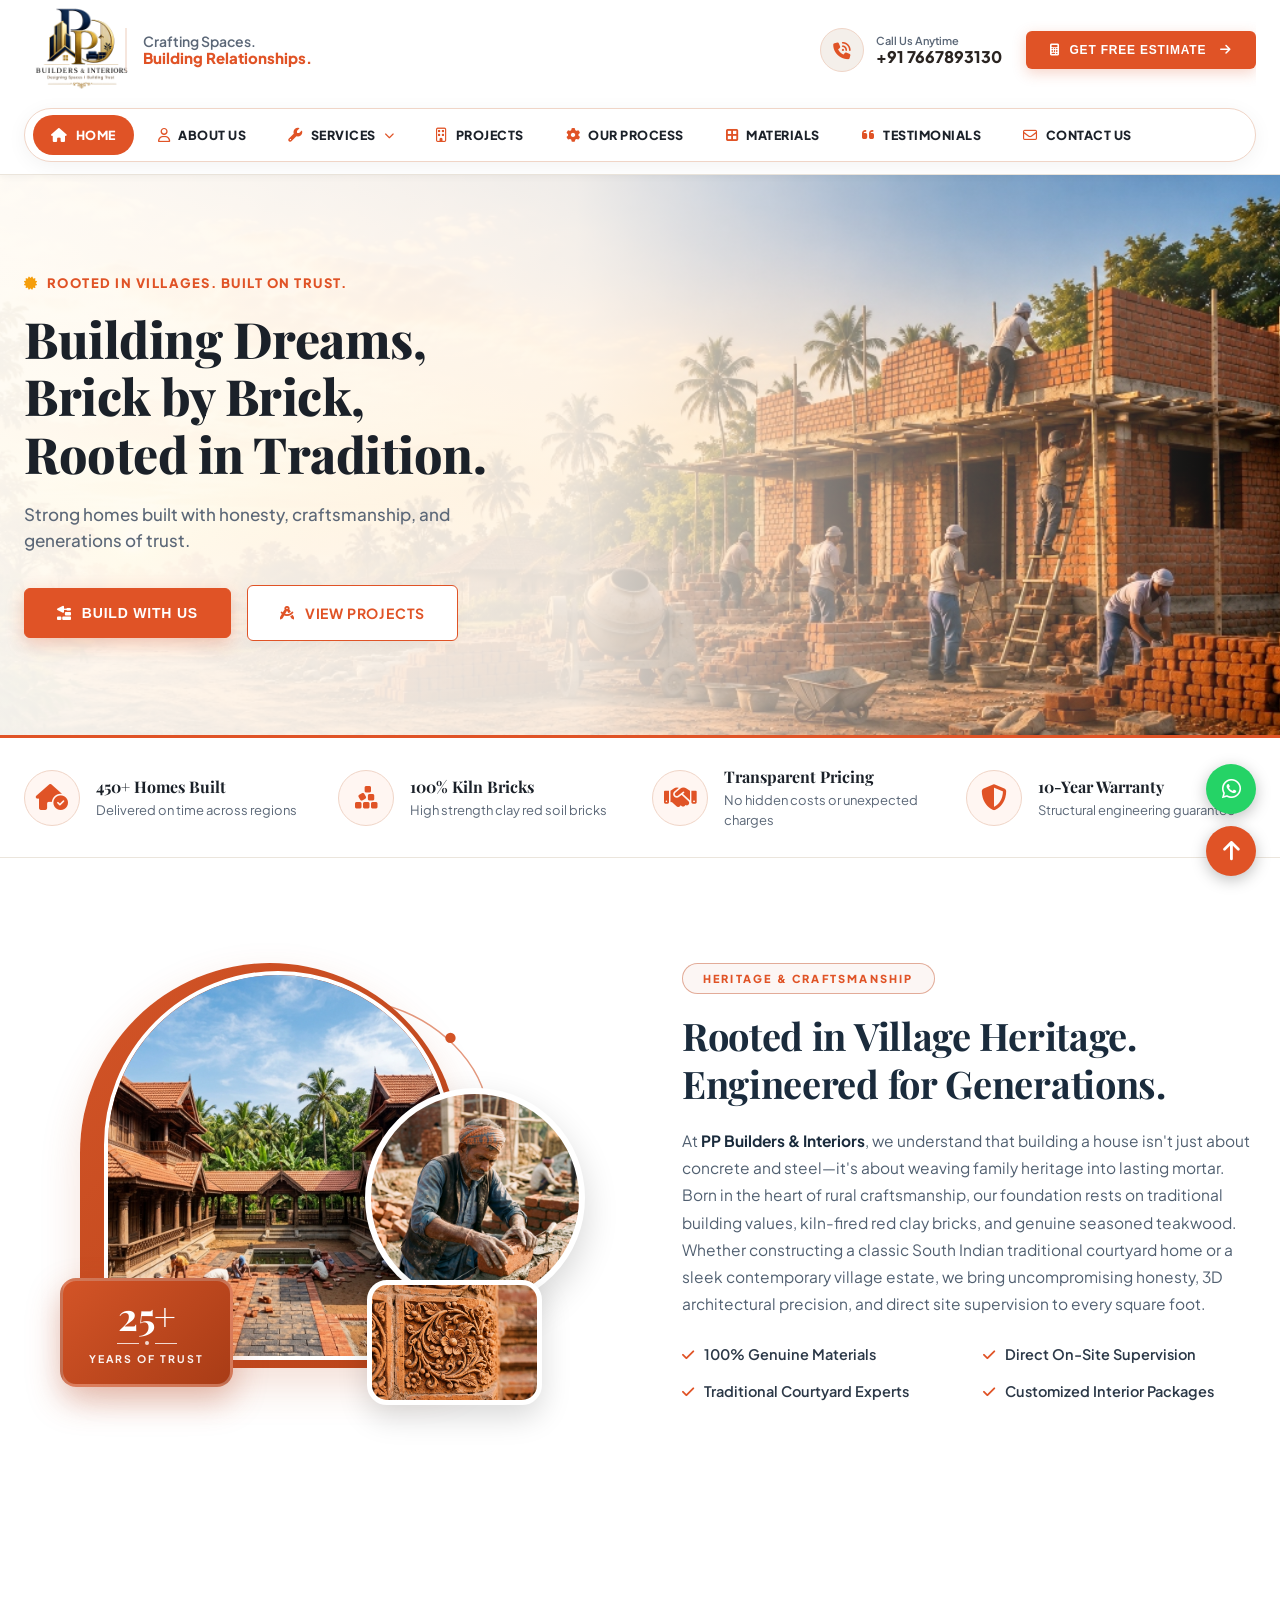
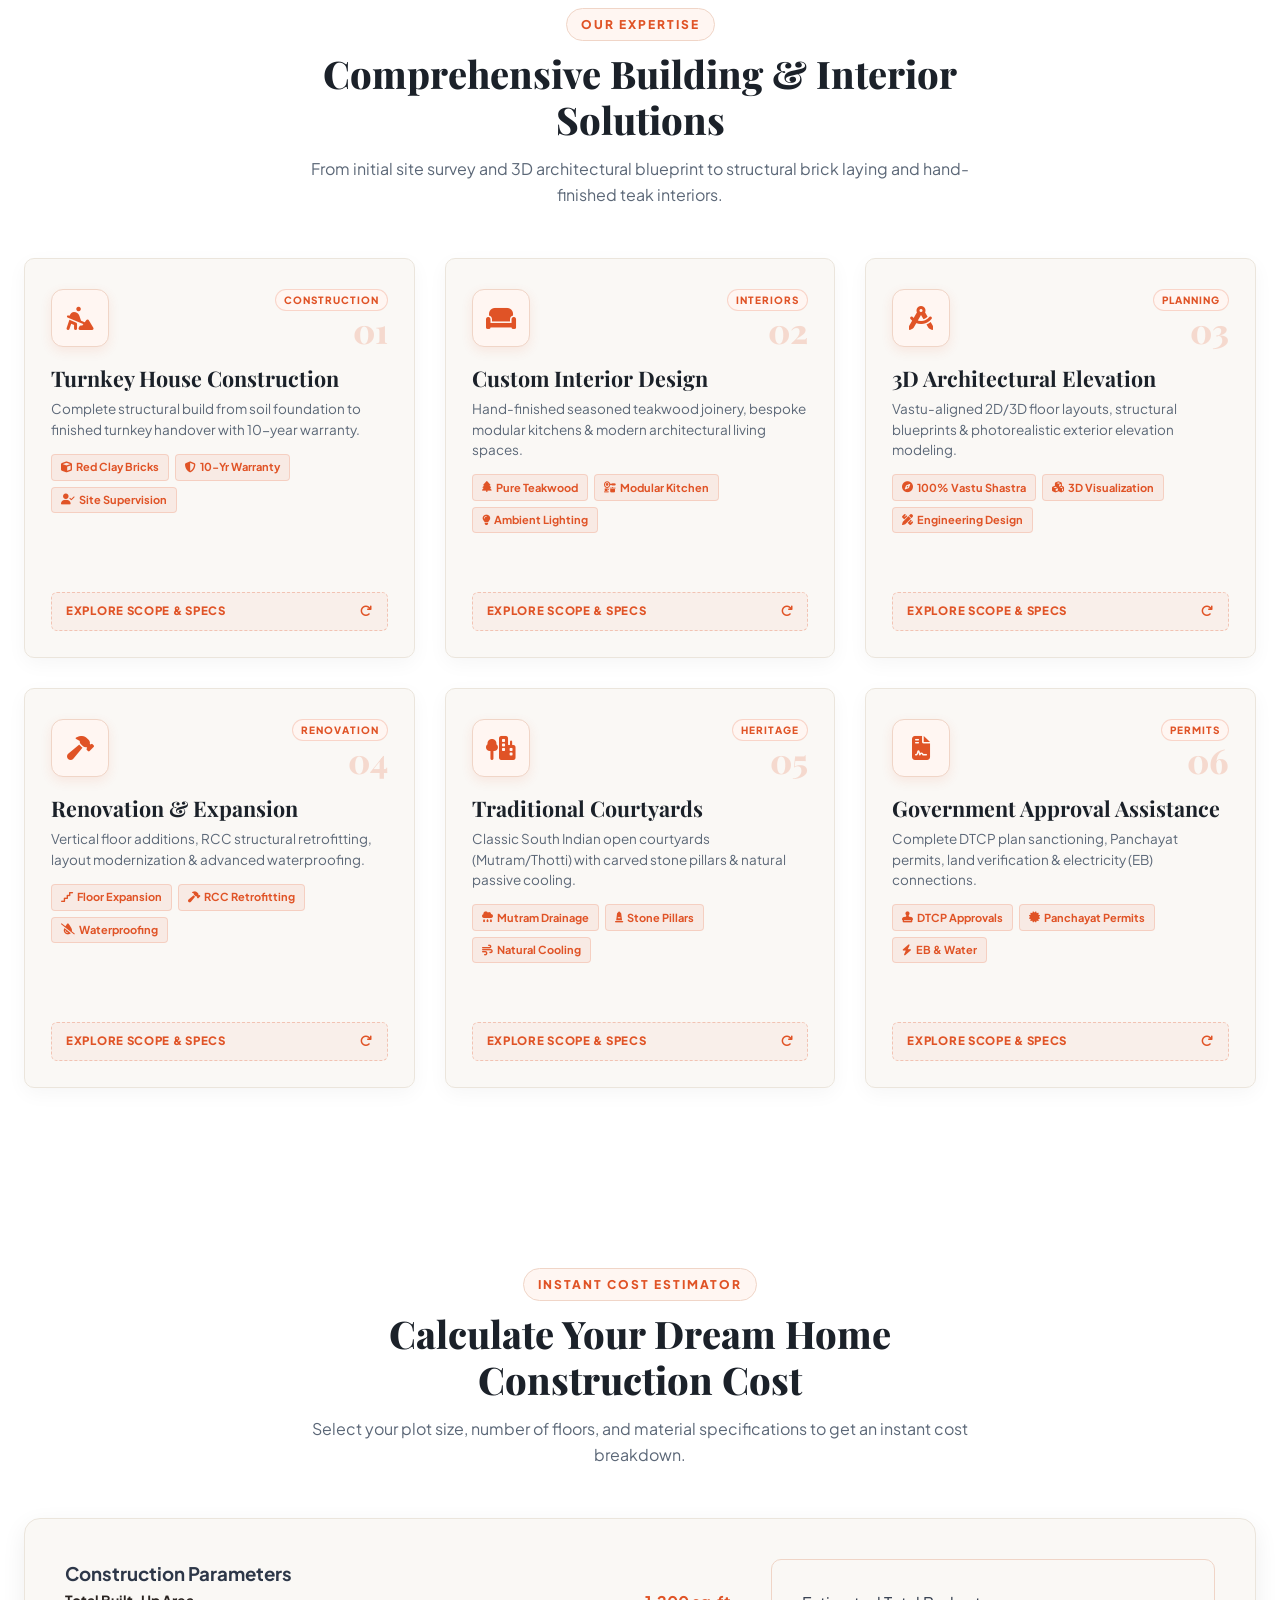
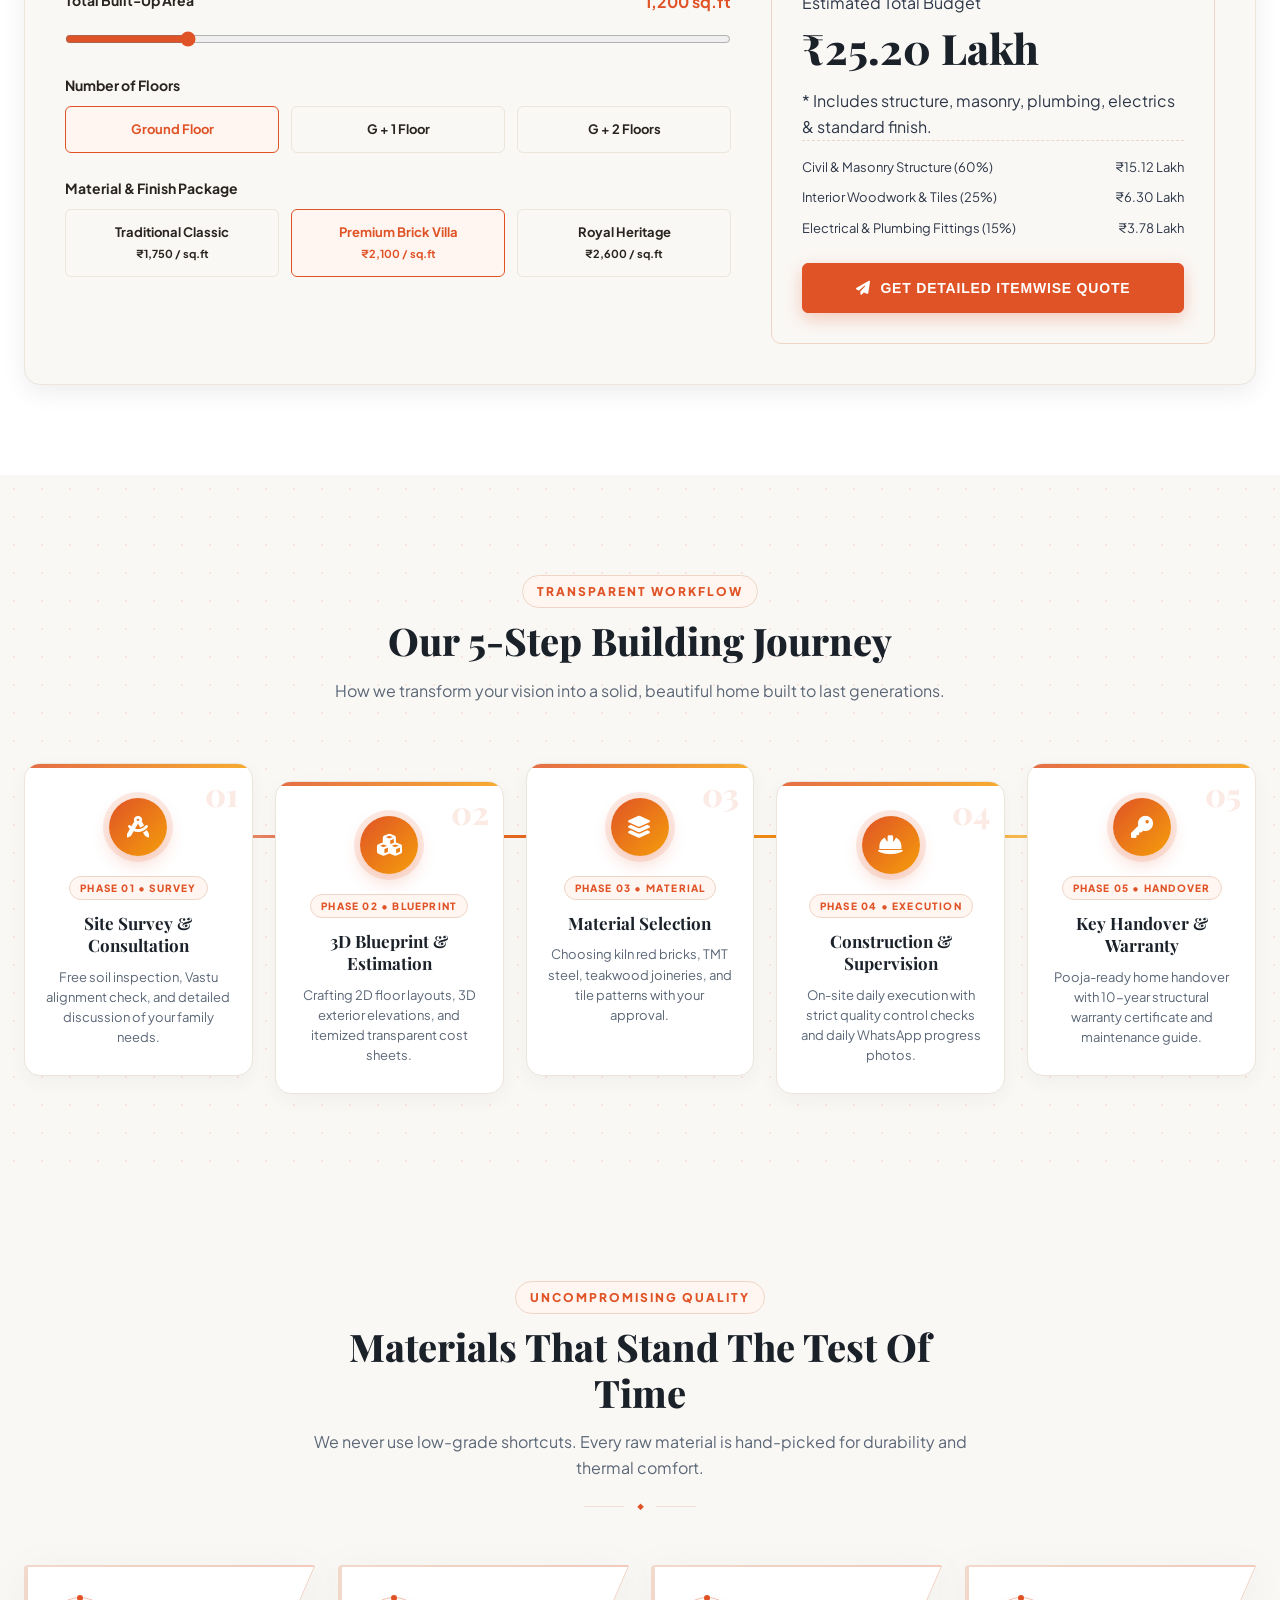
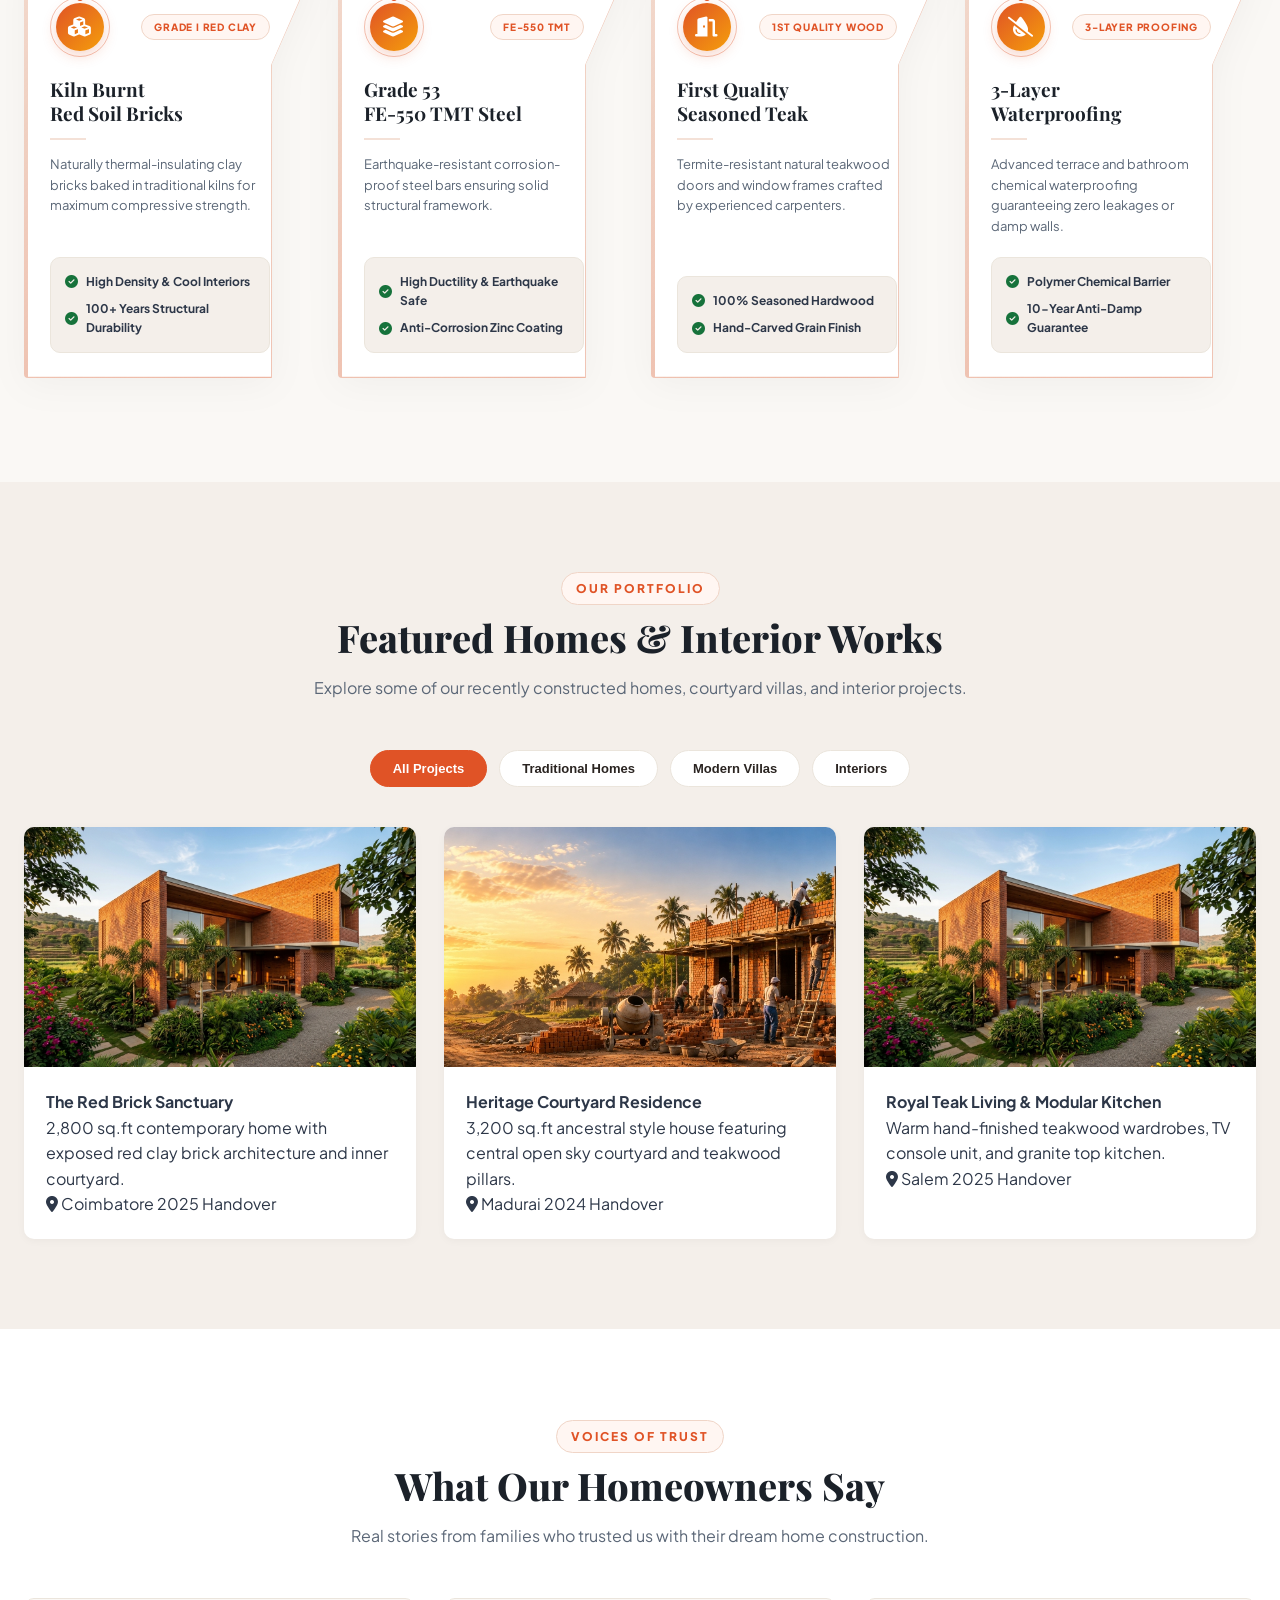
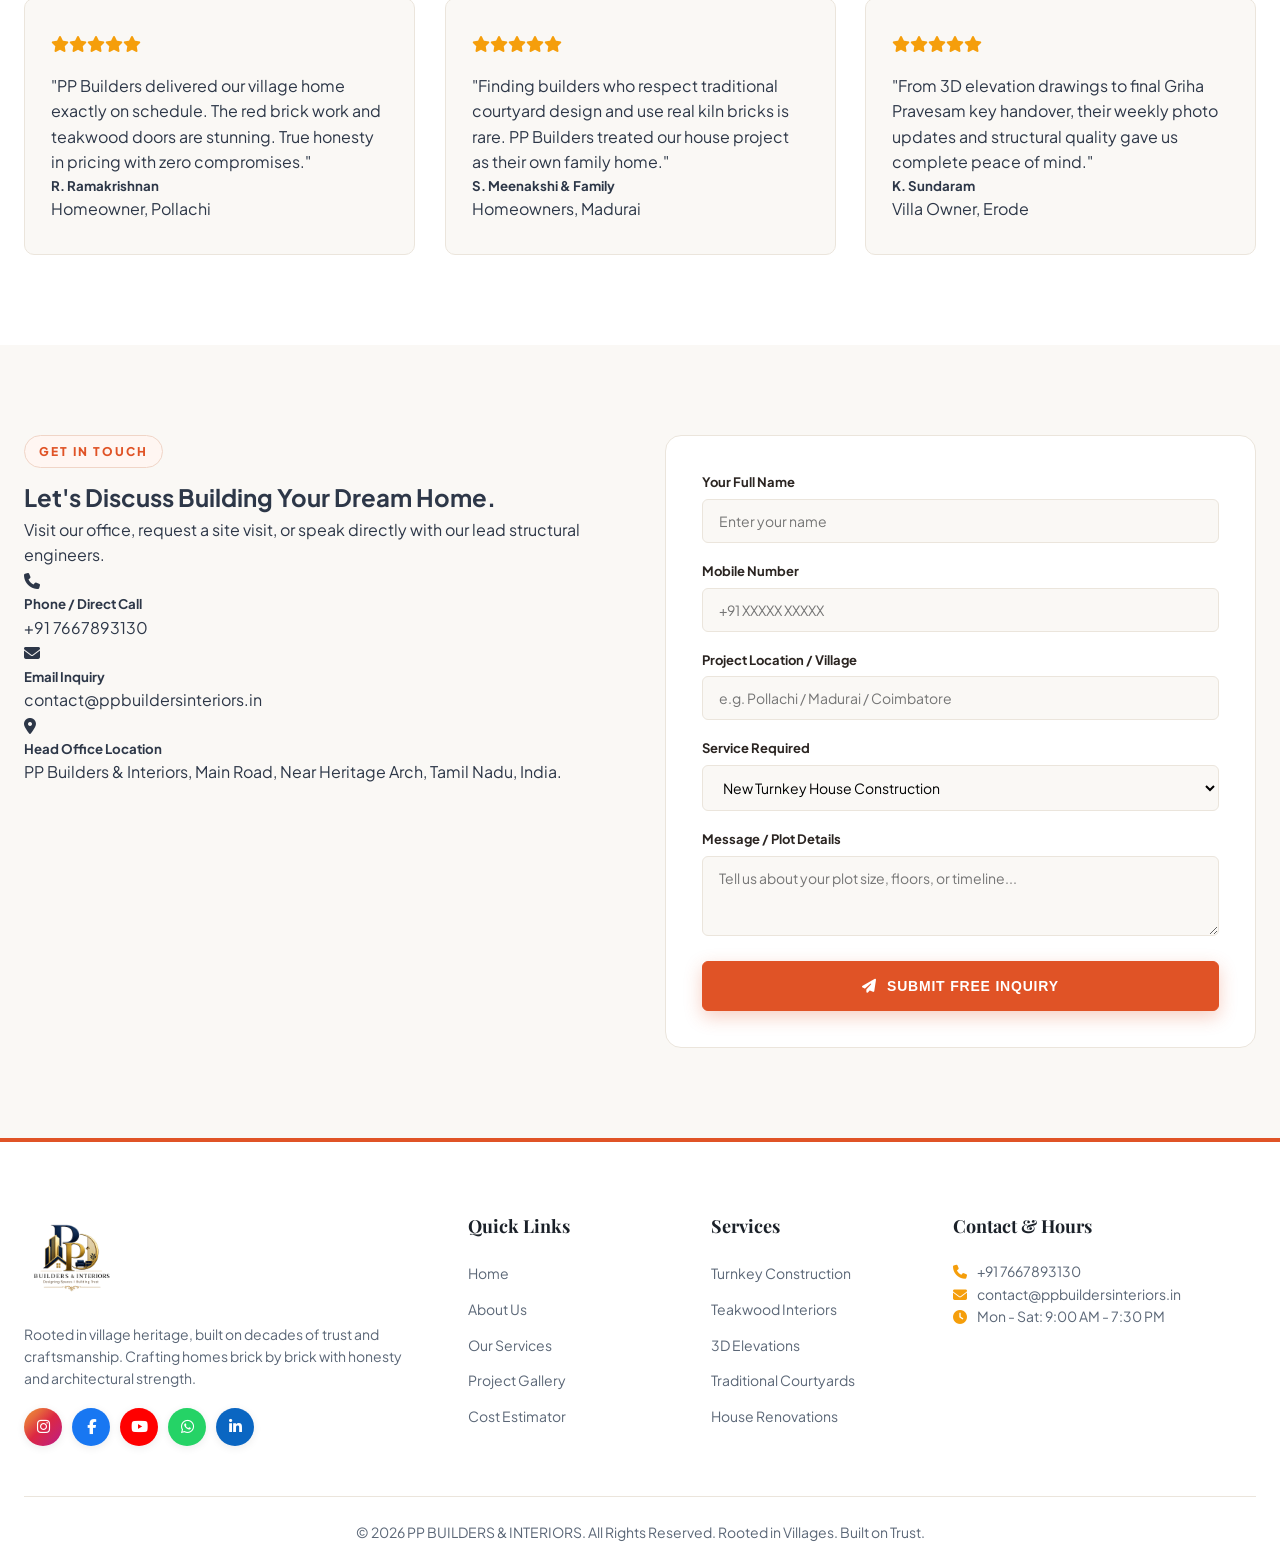
==== commit 8e809443: "updated minor correction" ====
--- a/index.html
+++ b/index.html
@@ -282,52 +282,256 @@
       </div>
 
       <div class="services-grid">
-        <div class="service-card">
-          <div class="service-icon"><i class="fa-solid fa-person-digging"></i></div>
-          <h3>Turnkey House Construction</h3>
-          <p>Complete end-to-end building construction covering foundation, high-grade red brick masonry, RCC roofing,
-            plastering, and flooring.</p>
-          <a href="#contact" class="service-link">Learn More <i class="fa-solid fa-arrow-right"></i></a>
-        </div>
-
-        <div class="service-card">
-          <div class="service-icon"><i class="fa-solid fa-couch"></i></div>
-          <h3>Custom Interior Design</h3>
-          <p>Bespoke interior solutions including teakwood modular kitchens, wardrobe units, living room TV feature
-            walls, and false ceiling designs.</p>
-          <a href="#contact" class="service-link">Learn More <i class="fa-solid fa-arrow-right"></i></a>
-        </div>
-
-        <div class="service-card">
-          <div class="service-icon"><i class="fa-solid fa-compass-drafting"></i></div>
-          <h3>3D Architectural Elevation</h3>
-          <p>Realistic 3D exterior elevation models, Vastu-compliant floor plans, structural engineering calculations,
-            and approval drawings.</p>
-          <a href="#contact" class="service-link">Learn More <i class="fa-solid fa-arrow-right"></i></a>
-        </div>
-
-        <div class="service-card">
-          <div class="service-icon"><i class="fa-solid fa-hammer"></i></div>
-          <h3>Renovation & Expansion</h3>
-          <p>Upgrading existing homes, adding additional floors, structural strengthening, waterproofing, and
-            modernizing traditional layouts.</p>
-          <a href="#contact" class="service-link">Learn More <i class="fa-solid fa-arrow-right"></i></a>
-        </div>
-
-        <div class="service-card">
-          <div class="service-icon"><i class="fa-solid fa-tree-city"></i></div>
-          <h3>Traditional Courtyards</h3>
-          <p>Designing traditional open-air central courtyards (Mutram/Thotti), stone pillar installations, and natural
-            greenery landscapes.</p>
-          <a href="#contact" class="service-link">Learn More <i class="fa-solid fa-arrow-right"></i></a>
-        </div>
-
-        <div class="service-card">
-          <div class="service-icon"><i class="fa-solid fa-file-contract"></i></div>
-          <h3>Government Approval Assistance</h3>
-          <p>Hassle-free documentation support for DTCP, Panchayat, and Municipal building permits, electrical
-            connections, and plan sanctions.</p>
-          <a href="#contact" class="service-link">Learn More <i class="fa-solid fa-arrow-right"></i></a>
+        <!-- 1. Turnkey House Construction -->
+        <div class="service-card-flip" tabindex="0">
+          <div class="service-card-inner">
+            <div class="service-card-front">
+              <div class="service-front-top">
+                <div class="service-icon"><i class="fa-solid fa-person-digging"></i></div>
+                <div class="service-front-meta">
+                  <span class="service-front-category">Construction</span>
+                  <span class="service-front-num">01</span>
+                </div>
+              </div>
+              <div class="service-front-main">
+                <h3>Turnkey House Construction</h3>
+                <p class="service-front-lead">Complete structural build from soil foundation to finished turnkey handover with 10-year warranty.</p>
+                <div class="service-front-tags">
+                  <span class="service-tag"><i class="fa-solid fa-cube"></i> Red Clay Bricks</span>
+                  <span class="service-tag"><i class="fa-solid fa-shield-halved"></i> 10-Yr Warranty</span>
+                  <span class="service-tag"><i class="fa-solid fa-user-check"></i> Site Supervision</span>
+                </div>
+              </div>
+              <div class="service-flip-hint">
+                <span>Explore Scope &amp; Specs</span>
+                <i class="fa-solid fa-arrow-rotate-right"></i>
+              </div>
+            </div>
+            <div class="service-card-back">
+              <div class="service-back-top">
+                <span class="service-back-badge">Full Construction</span>
+                <i class="fa-solid fa-person-digging service-back-icon"></i>
+              </div>
+              <h3>Turnkey House Construction</h3>
+              <p>Complete end-to-end building construction covering foundation, high-grade red brick masonry, RCC roofing, plastering, and flooring.</p>
+              <ul class="service-features-list">
+                <li><i class="fa-solid fa-circle-check"></i> Foundation to RCC slab</li>
+                <li><i class="fa-solid fa-circle-check"></i> High-density red soil bricks</li>
+                <li><i class="fa-solid fa-circle-check"></i> Daily engineer supervision</li>
+              </ul>
+              <a href="#contact" class="btn-service-inquire">Inquire Now <i class="fa-solid fa-arrow-right"></i></a>
+            </div>
+          </div>
+        </div>
+
+        <!-- 2. Custom Interior Design -->
+        <div class="service-card-flip" tabindex="0">
+          <div class="service-card-inner">
+            <div class="service-card-front">
+              <div class="service-front-top">
+                <div class="service-icon"><i class="fa-solid fa-couch"></i></div>
+                <div class="service-front-meta">
+                  <span class="service-front-category">Interiors</span>
+                  <span class="service-front-num">02</span>
+                </div>
+              </div>
+              <div class="service-front-main">
+                <h3>Custom Interior Design</h3>
+                <p class="service-front-lead">Hand-finished seasoned teakwood joinery, bespoke modular kitchens &amp; modern architectural living spaces.</p>
+                <div class="service-front-tags">
+                  <span class="service-tag"><i class="fa-solid fa-tree"></i> Pure Teakwood</span>
+                  <span class="service-tag"><i class="fa-solid fa-kitchen-set"></i> Modular Kitchen</span>
+                  <span class="service-tag"><i class="fa-solid fa-lightbulb"></i> Ambient Lighting</span>
+                </div>
+              </div>
+              <div class="service-flip-hint">
+                <span>Explore Scope &amp; Specs</span>
+                <i class="fa-solid fa-arrow-rotate-right"></i>
+              </div>
+            </div>
+            <div class="service-card-back">
+              <div class="service-back-top">
+                <span class="service-back-badge">Teak Interiors</span>
+                <i class="fa-solid fa-couch service-back-icon"></i>
+              </div>
+              <h3>Custom Interior Design</h3>
+              <p>Bespoke interior solutions including teakwood modular kitchens, wardrobe units, living room TV feature walls, and false ceiling designs.</p>
+              <ul class="service-features-list">
+                <li><i class="fa-solid fa-circle-check"></i> 100% seasoned teak joinery</li>
+                <li><i class="fa-solid fa-circle-check"></i> Modular kitchen & wardrobes</li>
+                <li><i class="fa-solid fa-circle-check"></i> False ceiling & ambient light</li>
+              </ul>
+              <a href="#contact" class="btn-service-inquire">Inquire Now <i class="fa-solid fa-arrow-right"></i></a>
+            </div>
+          </div>
+        </div>
+
+        <!-- 3. 3D Architectural Elevation -->
+        <div class="service-card-flip" tabindex="0">
+          <div class="service-card-inner">
+            <div class="service-card-front">
+              <div class="service-front-top">
+                <div class="service-icon"><i class="fa-solid fa-compass-drafting"></i></div>
+                <div class="service-front-meta">
+                  <span class="service-front-category">Planning</span>
+                  <span class="service-front-num">03</span>
+                </div>
+              </div>
+              <div class="service-front-main">
+                <h3>3D Architectural Elevation</h3>
+                <p class="service-front-lead">Vastu-aligned 2D/3D floor layouts, structural blueprints &amp; photorealistic exterior elevation modeling.</p>
+                <div class="service-front-tags">
+                  <span class="service-tag"><i class="fa-solid fa-compass"></i> 100% Vastu Shastra</span>
+                  <span class="service-tag"><i class="fa-solid fa-cubes"></i> 3D Visualization</span>
+                  <span class="service-tag"><i class="fa-solid fa-pen-ruler"></i> Engineering Design</span>
+                </div>
+              </div>
+              <div class="service-flip-hint">
+                <span>Explore Scope &amp; Specs</span>
+                <i class="fa-solid fa-arrow-rotate-right"></i>
+              </div>
+            </div>
+            <div class="service-card-back">
+              <div class="service-back-top">
+                <span class="service-back-badge">Vastu & 3D</span>
+                <i class="fa-solid fa-compass-drafting service-back-icon"></i>
+              </div>
+              <h3>3D Architectural Elevation</h3>
+              <p>Realistic 3D exterior elevation models, Vastu-compliant floor plans, structural engineering calculations, and approval drawings.</p>
+              <ul class="service-features-list">
+                <li><i class="fa-solid fa-circle-check"></i> 100% Vastu-aligned layout</li>
+                <li><i class="fa-solid fa-circle-check"></i> Photorealistic 3D visualizer</li>
+                <li><i class="fa-solid fa-circle-check"></i> Structural engineering design</li>
+              </ul>
+              <a href="#contact" class="btn-service-inquire">Inquire Now <i class="fa-solid fa-arrow-right"></i></a>
+            </div>
+          </div>
+        </div>
+
+        <!-- 4. Renovation & Expansion -->
+        <div class="service-card-flip" tabindex="0">
+          <div class="service-card-inner">
+            <div class="service-card-front">
+              <div class="service-front-top">
+                <div class="service-icon"><i class="fa-solid fa-hammer"></i></div>
+                <div class="service-front-meta">
+                  <span class="service-front-category">Renovation</span>
+                  <span class="service-front-num">04</span>
+                </div>
+              </div>
+              <div class="service-front-main">
+                <h3>Renovation &amp; Expansion</h3>
+                <p class="service-front-lead">Vertical floor additions, RCC structural retrofitting, layout modernization &amp; advanced waterproofing.</p>
+                <div class="service-front-tags">
+                  <span class="service-tag"><i class="fa-solid fa-stairs"></i> Floor Expansion</span>
+                  <span class="service-tag"><i class="fa-solid fa-hammer"></i> RCC Retrofitting</span>
+                  <span class="service-tag"><i class="fa-solid fa-droplet-slash"></i> Waterproofing</span>
+                </div>
+              </div>
+              <div class="service-flip-hint">
+                <span>Explore Scope &amp; Specs</span>
+                <i class="fa-solid fa-arrow-rotate-right"></i>
+              </div>
+            </div>
+            <div class="service-card-back">
+              <div class="service-back-top">
+                <span class="service-back-badge">Modernizing</span>
+                <i class="fa-solid fa-hammer service-back-icon"></i>
+              </div>
+              <h3>Renovation & Expansion</h3>
+              <p>Upgrading existing homes, adding additional floors, structural strengthening, waterproofing, and modernizing traditional layouts.</p>
+              <ul class="service-features-list">
+                <li><i class="fa-solid fa-circle-check"></i> Vertical floor expansion</li>
+                <li><i class="fa-solid fa-circle-check"></i> RCC beam reinforcement</li>
+                <li><i class="fa-solid fa-circle-check"></i> 3-layer terrace waterproofing</li>
+              </ul>
+              <a href="#contact" class="btn-service-inquire">Inquire Now <i class="fa-solid fa-arrow-right"></i></a>
+            </div>
+          </div>
+        </div>
+
+        <!-- 5. Traditional Courtyards -->
+        <div class="service-card-flip" tabindex="0">
+          <div class="service-card-inner">
+            <div class="service-card-front">
+              <div class="service-front-top">
+                <div class="service-icon"><i class="fa-solid fa-tree-city"></i></div>
+                <div class="service-front-meta">
+                  <span class="service-front-category">Heritage</span>
+                  <span class="service-front-num">05</span>
+                </div>
+              </div>
+              <div class="service-front-main">
+                <h3>Traditional Courtyards</h3>
+                <p class="service-front-lead">Classic South Indian open courtyards (Mutram/Thotti) with carved stone pillars &amp; natural passive cooling.</p>
+                <div class="service-front-tags">
+                  <span class="service-tag"><i class="fa-solid fa-cloud-rain"></i> Mutram Drainage</span>
+                  <span class="service-tag"><i class="fa-solid fa-monument"></i> Stone Pillars</span>
+                  <span class="service-tag"><i class="fa-solid fa-wind"></i> Natural Cooling</span>
+                </div>
+              </div>
+              <div class="service-flip-hint">
+                <span>Explore Scope &amp; Specs</span>
+                <i class="fa-solid fa-arrow-rotate-right"></i>
+              </div>
+            </div>
+            <div class="service-card-back">
+              <div class="service-back-top">
+                <span class="service-back-badge">Heritage Architecture</span>
+                <i class="fa-solid fa-tree-city service-back-icon"></i>
+              </div>
+              <h3>Traditional Courtyards</h3>
+              <p>Designing traditional open-air central courtyards (Mutram/Thotti), stone pillar installations, and natural greenery landscapes.</p>
+              <ul class="service-features-list">
+                <li><i class="fa-solid fa-circle-check"></i> Classic Mutram / Thotti drainage</li>
+                <li><i class="fa-solid fa-circle-check"></i> Hand-carved stone pillars</li>
+                <li><i class="fa-solid fa-circle-check"></i> Natural passive cross-cooling</li>
+              </ul>
+              <a href="#contact" class="btn-service-inquire">Inquire Now <i class="fa-solid fa-arrow-right"></i></a>
+            </div>
+          </div>
+        </div>
+
+        <!-- 6. Government Approval Assistance -->
+        <div class="service-card-flip" tabindex="0">
+          <div class="service-card-inner">
+            <div class="service-card-front">
+              <div class="service-front-top">
+                <div class="service-icon"><i class="fa-solid fa-file-contract"></i></div>
+                <div class="service-front-meta">
+                  <span class="service-front-category">Permits</span>
+                  <span class="service-front-num">06</span>
+                </div>
+              </div>
+              <div class="service-front-main">
+                <h3>Government Approval Assistance</h3>
+                <p class="service-front-lead">Complete DTCP plan sanctioning, Panchayat permits, land verification &amp; electricity (EB) connections.</p>
+                <div class="service-front-tags">
+                  <span class="service-tag"><i class="fa-solid fa-stamp"></i> DTCP Approvals</span>
+                  <span class="service-tag"><i class="fa-solid fa-certificate"></i> Panchayat Permits</span>
+                  <span class="service-tag"><i class="fa-solid fa-bolt"></i> EB &amp; Water</span>
+                </div>
+              </div>
+              <div class="service-flip-hint">
+                <span>Explore Scope &amp; Specs</span>
+                <i class="fa-solid fa-arrow-rotate-right"></i>
+              </div>
+            </div>
+            <div class="service-card-back">
+              <div class="service-back-top">
+                <span class="service-back-badge">Sanctions & Permits</span>
+                <i class="fa-solid fa-file-contract service-back-icon"></i>
+              </div>
+              <h3>Government Approval Assistance</h3>
+              <p>Hassle-free documentation support for DTCP, Panchayat, and Municipal building permits, electrical connections, and plan sanctions.</p>
+              <ul class="service-features-list">
+                <li><i class="fa-solid fa-circle-check"></i> DTCP & Panchayat plan sanction</li>
+                <li><i class="fa-solid fa-circle-check"></i> Patta & municipal compliance</li>
+                <li><i class="fa-solid fa-circle-check"></i> Electricity (EB) & water permits</li>
+              </ul>
+              <a href="#contact" class="btn-service-inquire">Inquire Now <i class="fa-solid fa-arrow-right"></i></a>
+            </div>
+          </div>
         </div>
       </div>
     </div>
--- a/style.css
+++ b/style.css
@@ -1020,53 +1020,367 @@
   gap: 30px;
 }
 
-.service-card {
+/* 3D Dual-Sided Flip Service Card */
+.service-card-flip {
+  background-color: transparent;
+  perspective: 1200px;
+  min-height: 400px;
+  cursor: pointer;
+  outline: none;
+}
+
+.service-card-inner {
+  position: relative;
+  width: 100%;
+  height: 100%;
+  min-height: 400px;
+  text-align: left;
+  transition: transform 0.65s cubic-bezier(0.34, 1.25, 0.64, 1);
+  transform-style: preserve-3d;
+  border-radius: var(--radius-md);
+}
+
+/* Hover, Focus, or Toggled Flip */
+.service-card-flip:hover .service-card-inner,
+.service-card-flip:focus .service-card-inner,
+.service-card-flip.is-flipped .service-card-inner {
+  transform: rotateY(180deg);
+}
+
+/* Card Faces (Front & Back) */
+.service-card-front,
+.service-card-back {
+  position: absolute;
+  top: 0;
+  left: 0;
+  width: 100%;
+  height: 100%;
+  -webkit-backface-visibility: hidden;
+  backface-visibility: hidden;
+  border-radius: var(--radius-md);
+  padding: 30px 26px 26px 26px;
+  display: flex;
+  flex-direction: column;
+  box-shadow: 0 6px 20px rgba(0, 0, 0, 0.04);
+  transition: box-shadow 0.4s ease, border-color 0.4s ease;
+}
+
+/* =========================================
+   FRONT FACE: Rich, Complete & Balanced
+   ========================================= */
+.service-card-front {
   background-color: var(--bg-cream);
   border: 1px solid var(--border-subtle);
-  border-radius: var(--radius-md);
-  padding: 36px 28px;
-  transition: var(--transition);
-}
-
-.service-card:hover {
-  transform: translateY(-6px);
-  box-shadow: var(--shadow-lg);
+  justify-content: space-between;
+  z-index: 2;
+  transform: rotateY(0deg);
+  overflow: hidden;
+}
+
+/* Top Accent line */
+.service-card-front::before {
+  content: '';
+  position: absolute;
+  top: 0;
+  left: 0;
+  width: 0%;
+  height: 3.5px;
+  background: linear-gradient(90deg, var(--primary-brick), var(--accent-gold));
+  transition: width 0.4s ease;
+}
+
+.service-card-flip:hover .service-card-front {
   border-color: var(--border-brick);
+  box-shadow: 0 16px 36px rgba(61, 35, 20, 0.1);
+}
+
+.service-card-flip:hover .service-card-front::before {
+  width: 100%;
+}
+
+/* Top Row: Icon + Meta/Number */
+.service-front-top {
+  display: flex;
+  align-items: flex-start;
+  justify-content: space-between;
+  margin-bottom: 18px;
 }
 
 .service-icon {
-  width: 64px;
-  height: 64px;
+  width: 58px;
+  height: 58px;
   background: var(--bg-light-brick);
   border: 1px solid var(--border-brick);
-  border-radius: var(--radius-sm);
+  border-radius: 12px;
   display: flex;
   align-items: center;
   justify-content: center;
-  font-size: 26px;
-  color: var(--primary-brick);
-  margin-bottom: 22px;
-}
-
-.service-card h3 {
+  font-size: 24px;
+  color: var(--primary-brick);
+  margin-bottom: 0;
+  transition: all 0.35s cubic-bezier(0.34, 1.56, 0.64, 1);
+  box-shadow: 0 4px 12px rgba(224, 83, 38, 0.1);
+}
+
+.service-card-flip:hover .service-icon {
+  background: var(--primary-brick);
+  color: #FFFFFF;
+  transform: scale(1.08) rotate(4deg);
+  box-shadow: 0 8px 18px rgba(224, 83, 38, 0.28);
+}
+
+.service-front-meta {
+  display: flex;
+  flex-direction: column;
+  align-items: flex-end;
+  gap: 2px;
+}
+
+.service-front-num {
   font-family: var(--font-serif);
-  font-size: 22px;
+  font-size: 34px;
+  font-weight: 800;
+  color: var(--primary-brick);
+  opacity: 0.18;
+  line-height: 1;
+  transition: all 0.3s ease;
+  user-select: none;
+}
+
+.service-card-flip:hover .service-front-num {
+  opacity: 0.35;
+  transform: scale(1.06);
+}
+
+.service-front-category {
+  font-size: 10px;
+  font-weight: 800;
+  letter-spacing: 1px;
+  text-transform: uppercase;
+  color: var(--primary-brick);
+  background: var(--bg-light-brick);
+  border: 1px solid rgba(224, 83, 38, 0.2);
+  padding: 2px 8px;
+  border-radius: 12px;
+}
+
+.service-front-main {
+  display: flex;
+  flex-direction: column;
+}
+
+.service-card-front h3 {
+  font-family: var(--font-serif);
+  font-size: 21.5px;
   font-weight: 700;
   color: var(--warm-heading);
+  line-height: 1.25;
+  margin-bottom: 8px;
+  transition: color 0.3s ease;
+}
+
+.service-card-flip:hover .service-card-front h3 {
+  color: var(--primary-brick);
+}
+
+.service-front-lead {
+  font-size: 13.5px;
+  line-height: 1.5;
+  color: var(--text-muted);
+  margin-bottom: 14px;
+}
+
+/* Feature Spec Pill Tags */
+.service-front-tags {
+  display: flex;
+  flex-wrap: wrap;
+  gap: 6px;
+  margin-bottom: 18px;
+}
+
+.service-tag {
+  font-size: 11px;
+  font-weight: 700;
+  color: var(--primary-brick);
+  background: rgba(224, 83, 38, 0.08);
+  border: 1px solid rgba(224, 83, 38, 0.18);
+  padding: 3.5px 9px;
+  border-radius: 4px;
+  display: inline-flex;
+  align-items: center;
+  gap: 4px;
+  white-space: nowrap;
+  transition: all 0.3s ease;
+}
+
+.service-card-flip:hover .service-tag {
+  background: rgba(224, 83, 38, 0.12);
+  border-color: rgba(224, 83, 38, 0.3);
+}
+
+/* Bottom Flip Hint Prompt */
+.service-flip-hint {
+  display: flex;
+  align-items: center;
+  justify-content: space-between;
+  width: 100%;
+  padding: 9px 14px;
+  background: rgba(224, 83, 38, 0.05);
+  border: 1px dashed rgba(224, 83, 38, 0.28);
+  border-radius: var(--radius-sm);
+  font-size: 11.5px;
+  font-weight: 800;
+  letter-spacing: 0.7px;
+  text-transform: uppercase;
+  color: var(--primary-brick);
+  margin-top: auto;
+  transition: all 0.3s ease;
+}
+
+.service-flip-hint i {
+  font-size: 12px;
+  transition: transform 0.4s cubic-bezier(0.34, 1.56, 0.64, 1);
+}
+
+.service-card-flip:hover .service-flip-hint {
+  background: var(--primary-brick);
+  color: #FFFFFF;
+  border-style: solid;
+  border-color: var(--primary-brick);
+  box-shadow: 0 4px 12px rgba(224, 83, 38, 0.25);
+}
+
+.service-card-flip:hover .service-flip-hint i {
+  transform: rotate(180deg);
+  color: #FFFFFF;
+}
+
+/* =========================================
+   OTHER SIDE (BACK FACE): Details & Specs
+   ========================================= */
+.service-card-back {
+  background: linear-gradient(150deg, #FFFFFF 0%, #FFFDF9 100%);
+  border: 1.5px solid var(--primary-brick);
+  transform: rotateY(180deg);
+  justify-content: space-between;
+  box-shadow: 0 16px 36px -8px rgba(224, 83, 38, 0.18);
+  z-index: 1;
+  overflow: hidden;
+}
+
+/* Top Accent Bar on Back Face */
+.service-card-back::before {
+  content: '';
+  position: absolute;
+  top: 0;
+  left: 0;
+  width: 100%;
+  height: 4px;
+  background: linear-gradient(90deg, var(--primary-brick), var(--accent-gold));
+}
+
+.service-back-top {
+  display: flex;
+  align-items: center;
+  justify-content: space-between;
+  margin-bottom: 8px;
+}
+
+.service-back-badge {
+  font-size: 10.5px;
+  font-weight: 800;
+  letter-spacing: 1px;
+  text-transform: uppercase;
+  color: var(--primary-brick);
+  background: var(--bg-light-brick);
+  padding: 3px 10px;
+  border-radius: 20px;
+  border: 1px solid var(--border-brick);
+}
+
+.service-back-icon {
+  font-size: 16px;
+  color: var(--primary-brick);
+  opacity: 0.5;
+}
+
+.service-card-back h3 {
+  font-family: var(--font-serif);
+  font-size: 19px;
+  font-weight: 700;
+  color: var(--warm-heading);
+  margin-bottom: 8px;
+  line-height: 1.25;
+}
+
+.service-card-back p {
+  font-size: 13px;
+  line-height: 1.5;
+  color: var(--text-muted);
   margin-bottom: 12px;
 }
 
-.service-card p {
-  font-size: 14px;
-  color: var(--text-muted);
-  margin-bottom: 20px;
-}
-
-.service-link {
-  font-size: 13px;
-  font-weight: 700;
-  color: var(--primary-brick);
+/* Feature Checkpoints */
+.service-features-list {
+  list-style: none;
+  padding: 0;
+  margin: 0 0 14px 0;
+  display: flex;
+  flex-direction: column;
+  gap: 6px;
+}
+
+.service-features-list li {
+  display: flex;
+  align-items: center;
+  gap: 8px;
+  font-size: 12px;
+  font-weight: 600;
+  color: var(--text-main);
+  line-height: 1.3;
+}
+
+.service-features-list li i {
+  font-size: 11px;
+  color: var(--primary-brick);
+  flex-shrink: 0;
+}
+
+/* Action Button on the Back Face */
+.btn-service-inquire {
+  display: inline-flex;
+  align-items: center;
+  justify-content: center;
+  gap: 8px;
+  width: 100%;
+  padding: 10px 16px;
+  background-color: var(--primary-brick);
+  color: #FFFFFF !important;
+  border-radius: var(--radius-sm);
+  font-size: 11.5px;
+  font-weight: 800;
+  letter-spacing: 0.6px;
   text-transform: uppercase;
+  text-decoration: none;
+  transition: var(--transition);
+  box-shadow: 0 4px 12px rgba(224, 83, 38, 0.25);
+  margin-top: auto;
+}
+
+.btn-service-inquire:hover {
+  background-color: var(--primary-dark-brick);
+  transform: translateY(-2px);
+  box-shadow: 0 6px 16px rgba(224, 83, 38, 0.35);
+  color: #FFFFFF;
+}
+
+.btn-service-inquire i {
+  transition: transform 0.2s ease;
+  font-size: 11px;
+}
+
+.btn-service-inquire:hover i {
+  transform: translateX(3px);
 }
 
 .calculator-section {
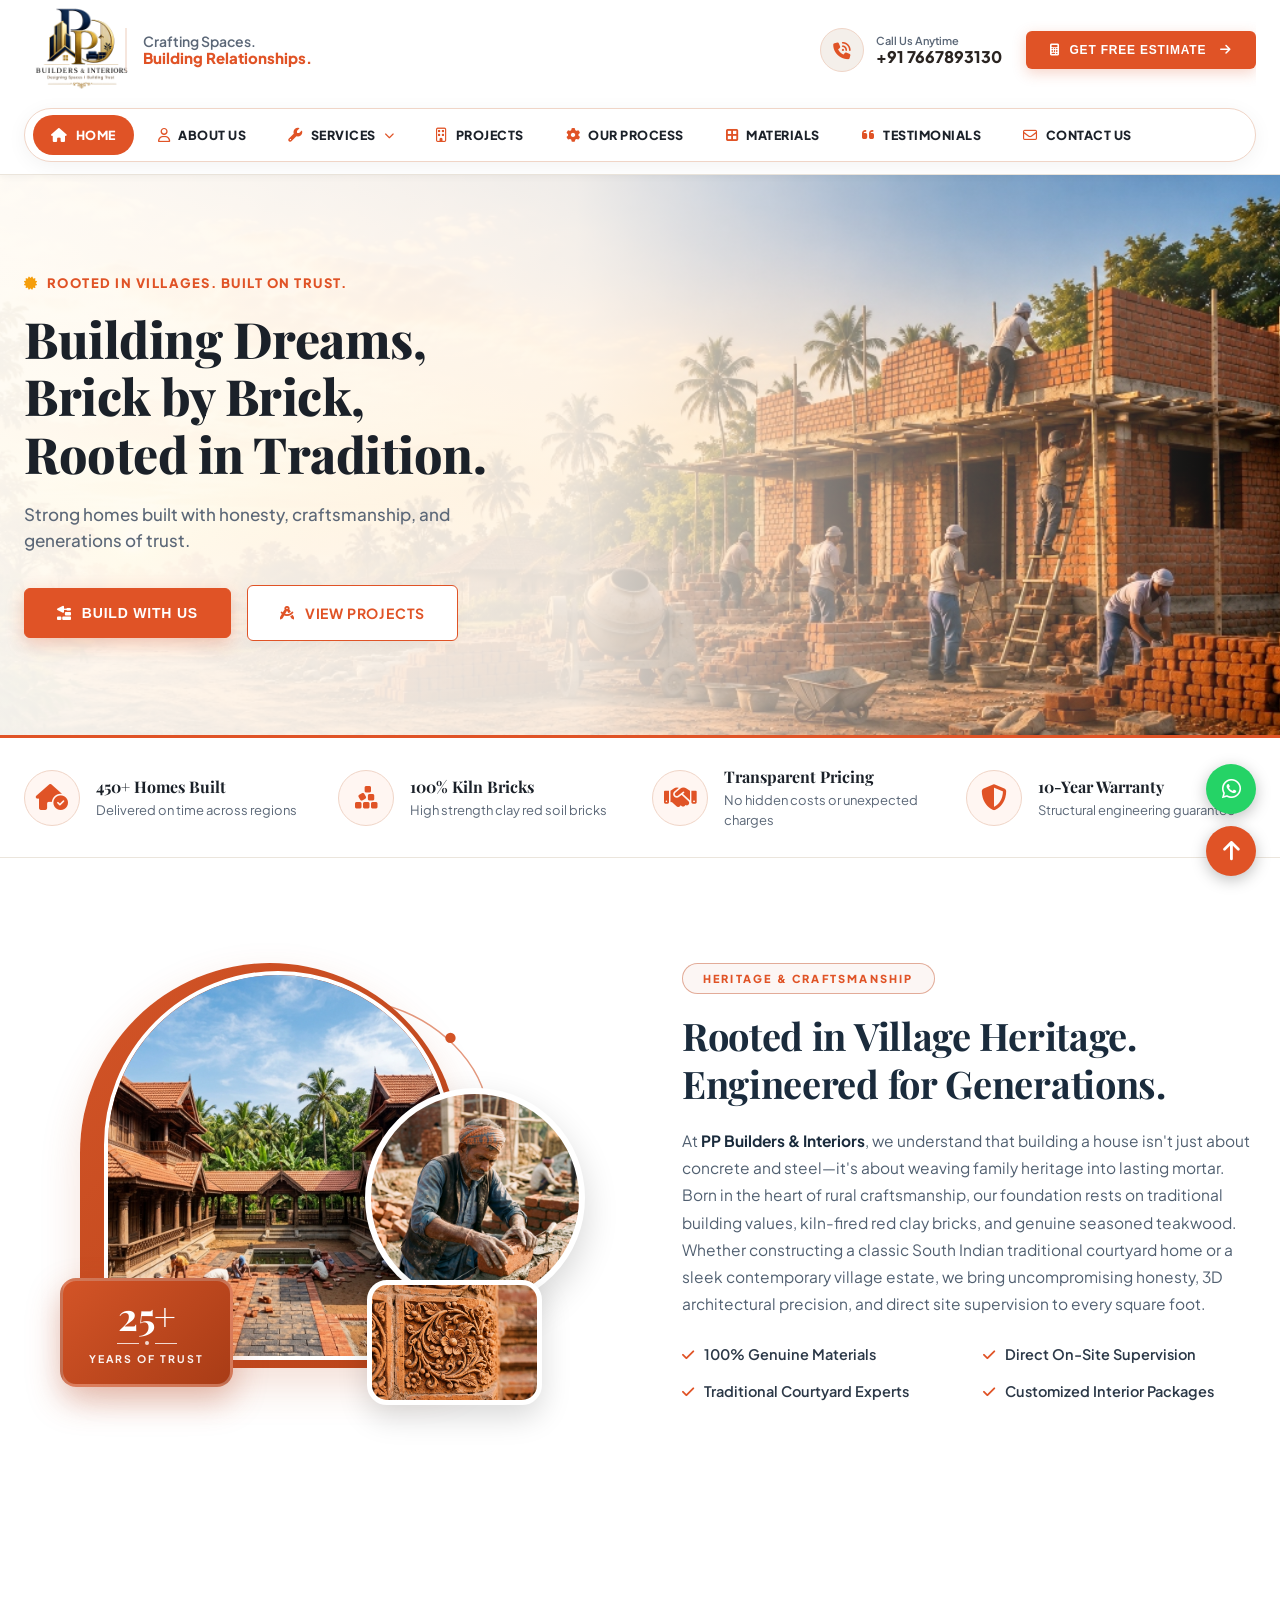
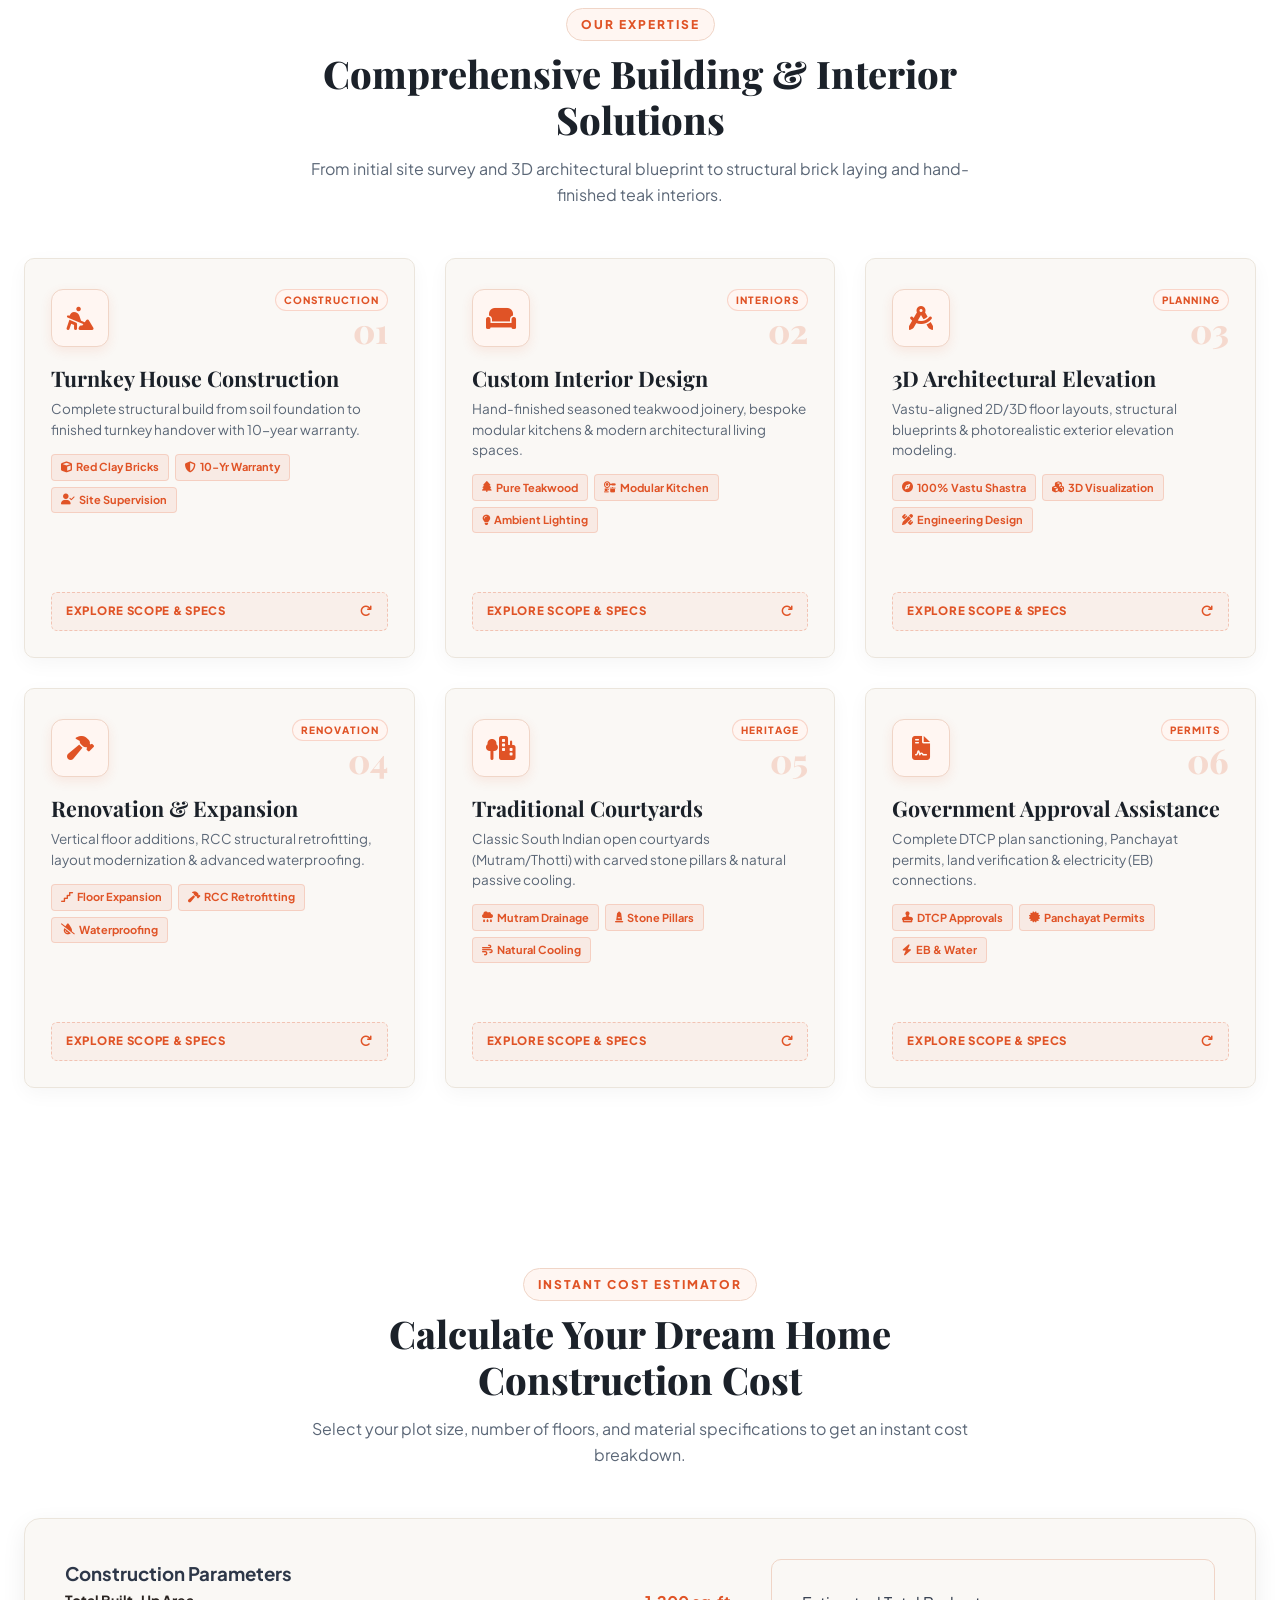
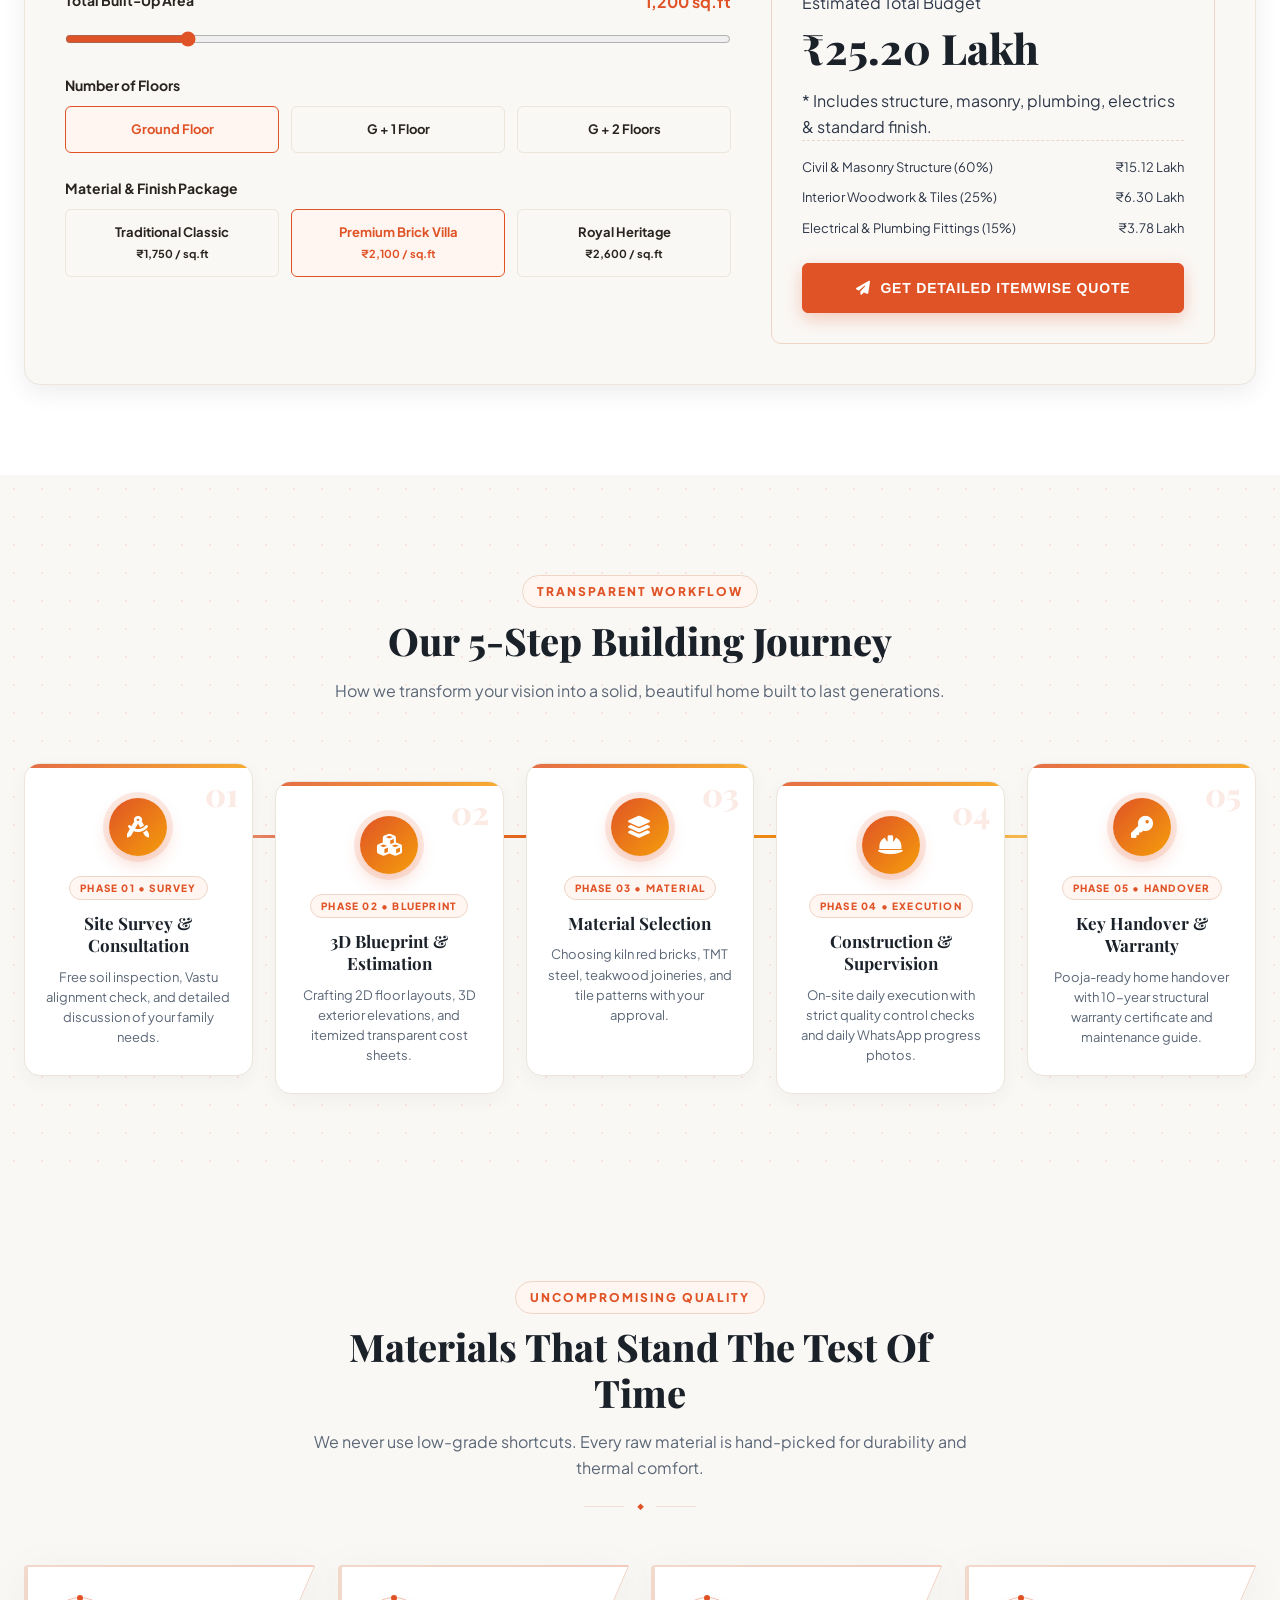
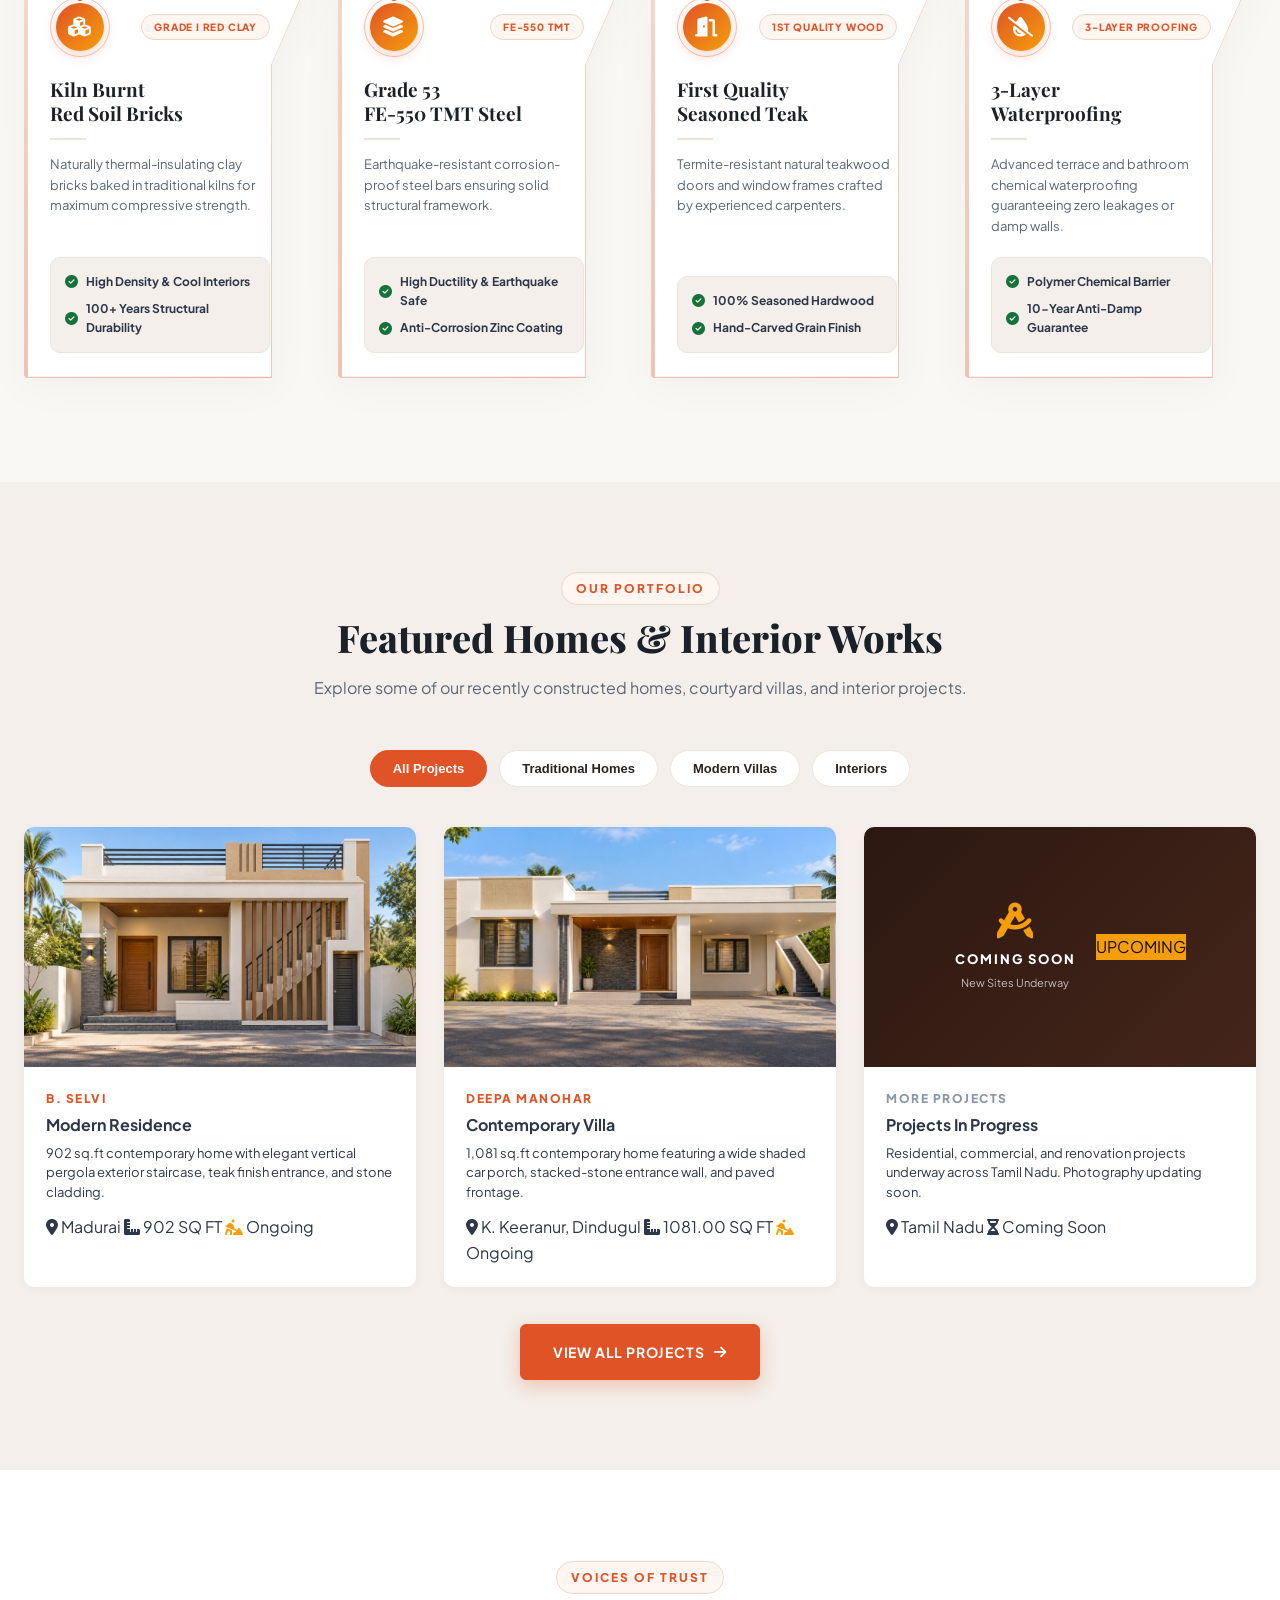
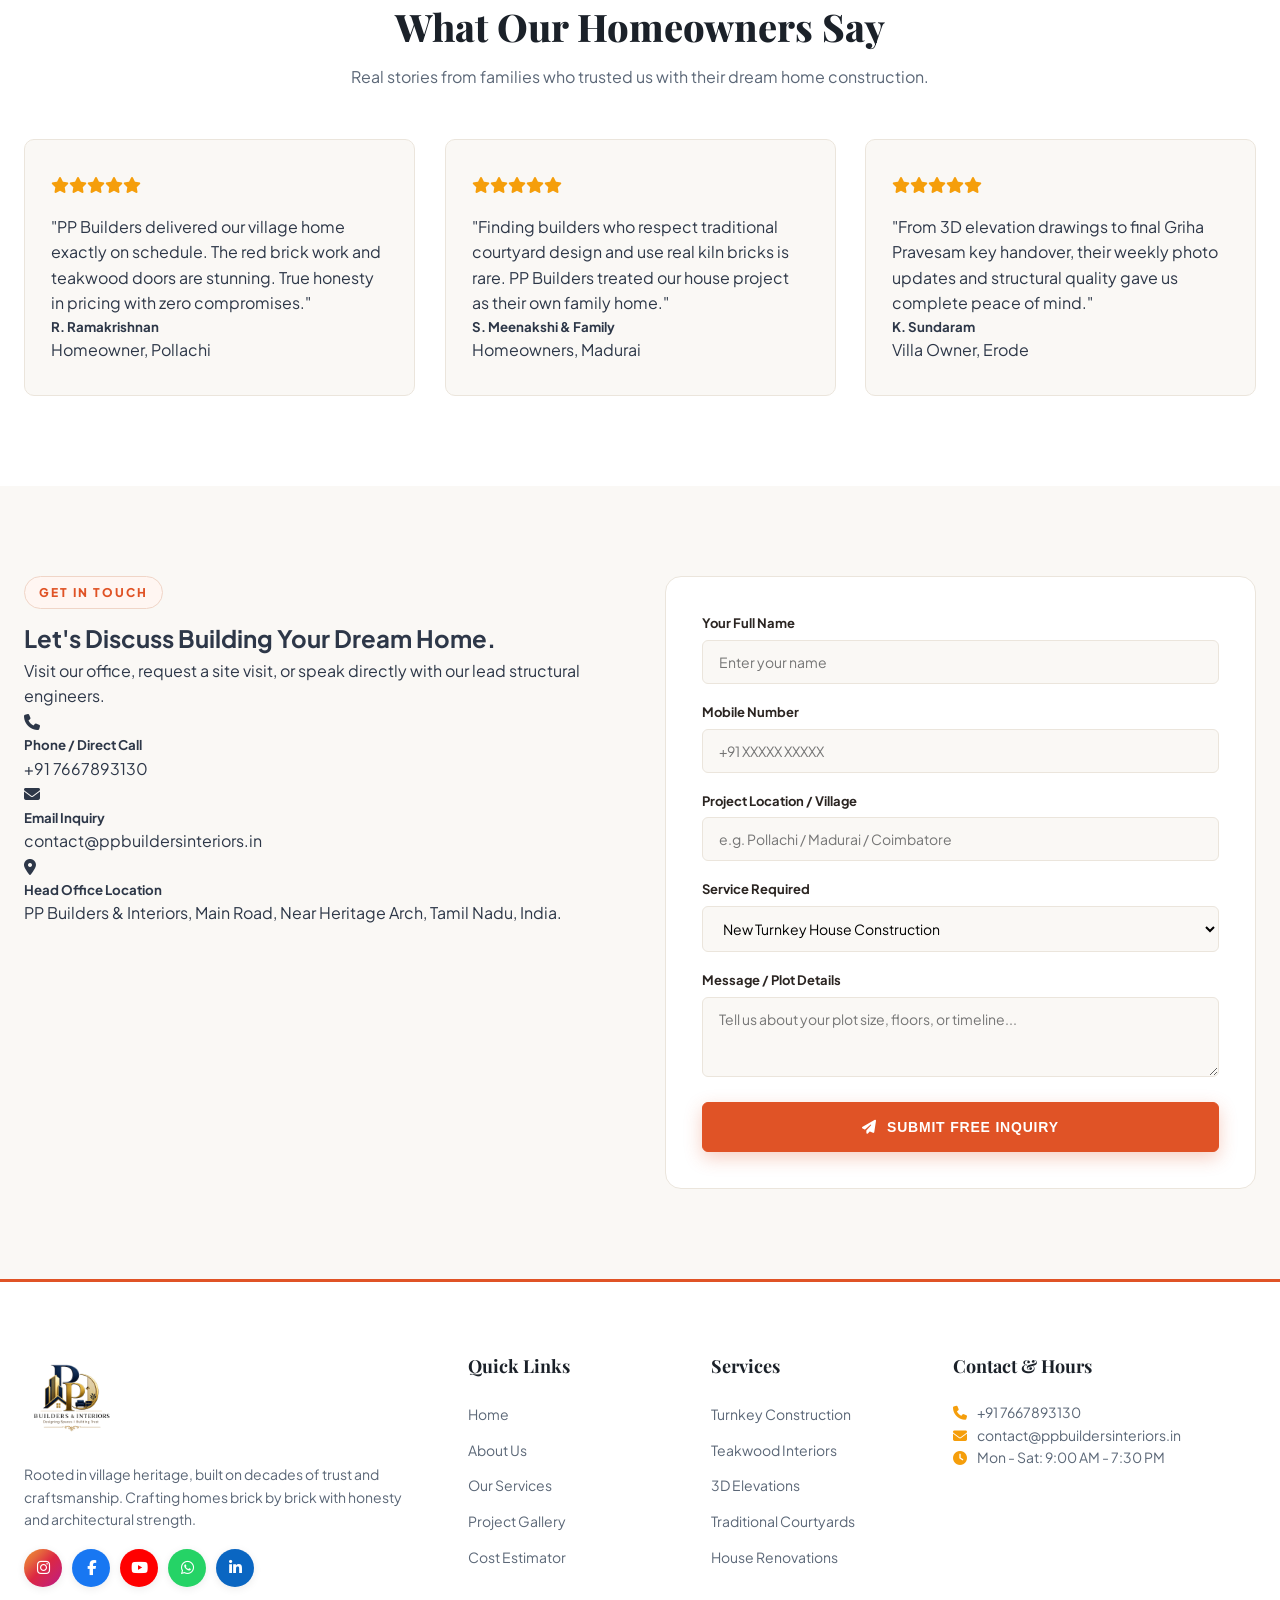
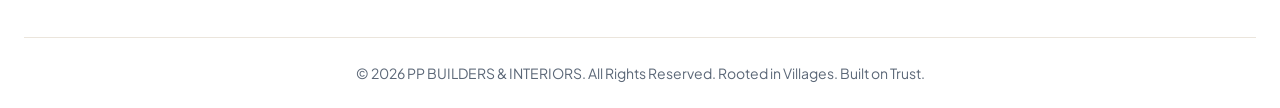
==== commit 936ce0e5: "updated project details" ====
--- a/index.html
+++ b/index.html
@@ -865,48 +865,61 @@
       <div class="gallery-grid">
         <div class="project-item" data-category="modern">
           <div class="project-img-box">
-            <img src="assets/project1.jpg" alt="Exposed Red Brick Villa" loading="lazy">
-            <span class="project-badge">Modern Brick Villa</span>
+            <img src="assets/project-01.jpg" alt="Project 01 - B. Selvi, Madurai" loading="lazy">
+            <span class="project-badge">PROJECT 01</span>
           </div>
           <div class="project-info">
-            <h4>The Red Brick Sanctuary</h4>
-            <p>2,800 sq.ft contemporary home with exposed red clay brick architecture and inner courtyard.</p>
+            <div style="font-size:12px;font-weight:800;color:var(--primary-brick);letter-spacing:1.5px;margin-bottom:4px;text-transform:uppercase;">B. SELVI</div>
+            <h4 style="margin-bottom:6px;">Modern Residence</h4>
+            <p style="font-size:13px;line-height:1.5;margin-bottom:12px;">902 sq.ft contemporary home with elegant vertical pergola exterior staircase, teak finish entrance, and stone cladding.</p>
             <div class="project-meta">
-              <span><i class="fa-solid fa-location-dot"></i> Coimbatore</span>
-              <span>2025 Handover</span>
+              <span><i class="fa-solid fa-location-dot"></i> Madurai</span>
+              <span><i class="fa-solid fa-ruler-combined"></i> 902 SQ FT</span>
+              <span><i class="fa-solid fa-person-digging" style="color:var(--accent-gold);"></i> Ongoing</span>
             </div>
           </div>
         </div>
 
         <div class="project-item" data-category="traditional">
           <div class="project-img-box">
-            <img src="assets/hero_bg.jpg" alt="Traditional South Indian Villa" loading="lazy">
-            <span class="project-badge">Traditional Villa</span>
+            <img src="assets/project-02.jpg" alt="Project 02 - Deepa Manohar, K. Keeranur, Dindigul" loading="lazy">
+            <span class="project-badge">PROJECT 02</span>
           </div>
           <div class="project-info">
-            <h4>Heritage Courtyard Residence</h4>
-            <p>3,200 sq.ft ancestral style house featuring central open sky courtyard and teakwood pillars.</p>
+            <div style="font-size:12px;font-weight:800;color:var(--primary-brick);letter-spacing:1.5px;margin-bottom:4px;text-transform:uppercase;">DEEPA MANOHAR</div>
+            <h4 style="margin-bottom:6px;">Contemporary Villa</h4>
+            <p style="font-size:13px;line-height:1.5;margin-bottom:12px;">1,081 sq.ft contemporary home featuring a wide shaded car porch, stacked-stone entrance wall, and paved frontage.</p>
             <div class="project-meta">
-              <span><i class="fa-solid fa-location-dot"></i> Madurai</span>
-              <span>2024 Handover</span>
+              <span><i class="fa-solid fa-location-dot"></i> K. Keeranur, Dindugul</span>
+              <span><i class="fa-solid fa-ruler-combined"></i> 1081.00 SQ FT</span>
+              <span><i class="fa-solid fa-person-digging" style="color:var(--accent-gold);"></i> Ongoing</span>
             </div>
           </div>
         </div>
 
         <div class="project-item" data-category="interiors">
-          <div class="project-img-box">
-            <img src="assets/project1.jpg" alt="Teakwood Modular Kitchen" loading="lazy">
-            <span class="project-badge">Teak Interiors</span>
+          <div class="project-img-box" style="background:linear-gradient(135deg,#2b1811,#45251a);display:flex;align-items:center;justify-content:center;position:relative;">
+            <div style="text-align:center;color:#FFF;position:relative;z-index:2;padding:20px;">
+              <i class="fa-solid fa-compass-drafting" style="font-size:36px;color:var(--accent-gold);margin-bottom:10px;display:block;"></i>
+              <div style="font-size:13px;font-weight:800;letter-spacing:2px;text-transform:uppercase;">Coming Soon</div>
+              <div style="font-size:11px;color:rgba(255,255,255,0.7);margin-top:4px;">New Sites Underway</div>
+            </div>
+            <span class="project-badge" style="background:var(--accent-gold);color:#1A0F0A;">UPCOMING</span>
           </div>
           <div class="project-info">
-            <h4>Royal Teak Living & Modular Kitchen</h4>
-            <p>Warm hand-finished teakwood wardrobes, TV console unit, and granite top kitchen.</p>
+            <div style="font-size:12px;font-weight:800;color:var(--text-light);letter-spacing:1.5px;margin-bottom:4px;text-transform:uppercase;">MORE PROJECTS</div>
+            <h4 style="margin-bottom:6px;">Projects In Progress</h4>
+            <p style="font-size:13px;line-height:1.5;margin-bottom:12px;">Residential, commercial, and renovation projects underway across Tamil Nadu. Photography updating soon.</p>
             <div class="project-meta">
-              <span><i class="fa-solid fa-location-dot"></i> Salem</span>
-              <span>2025 Handover</span>
-            </div>
-          </div>
-        </div>
+              <span><i class="fa-solid fa-location-dot"></i> Tamil Nadu</span>
+              <span><i class="fa-solid fa-hourglass-half"></i> Coming Soon</span>
+            </div>
+          </div>
+        </div>
+      </div>
+
+      <div style="text-align:center;margin-top:36px;">
+        <a href="project.html" class="btn-primary-brick">VIEW ALL PROJECTS <i class="fa-solid fa-arrow-right"></i></a>
       </div>
     </div>
   </section>
